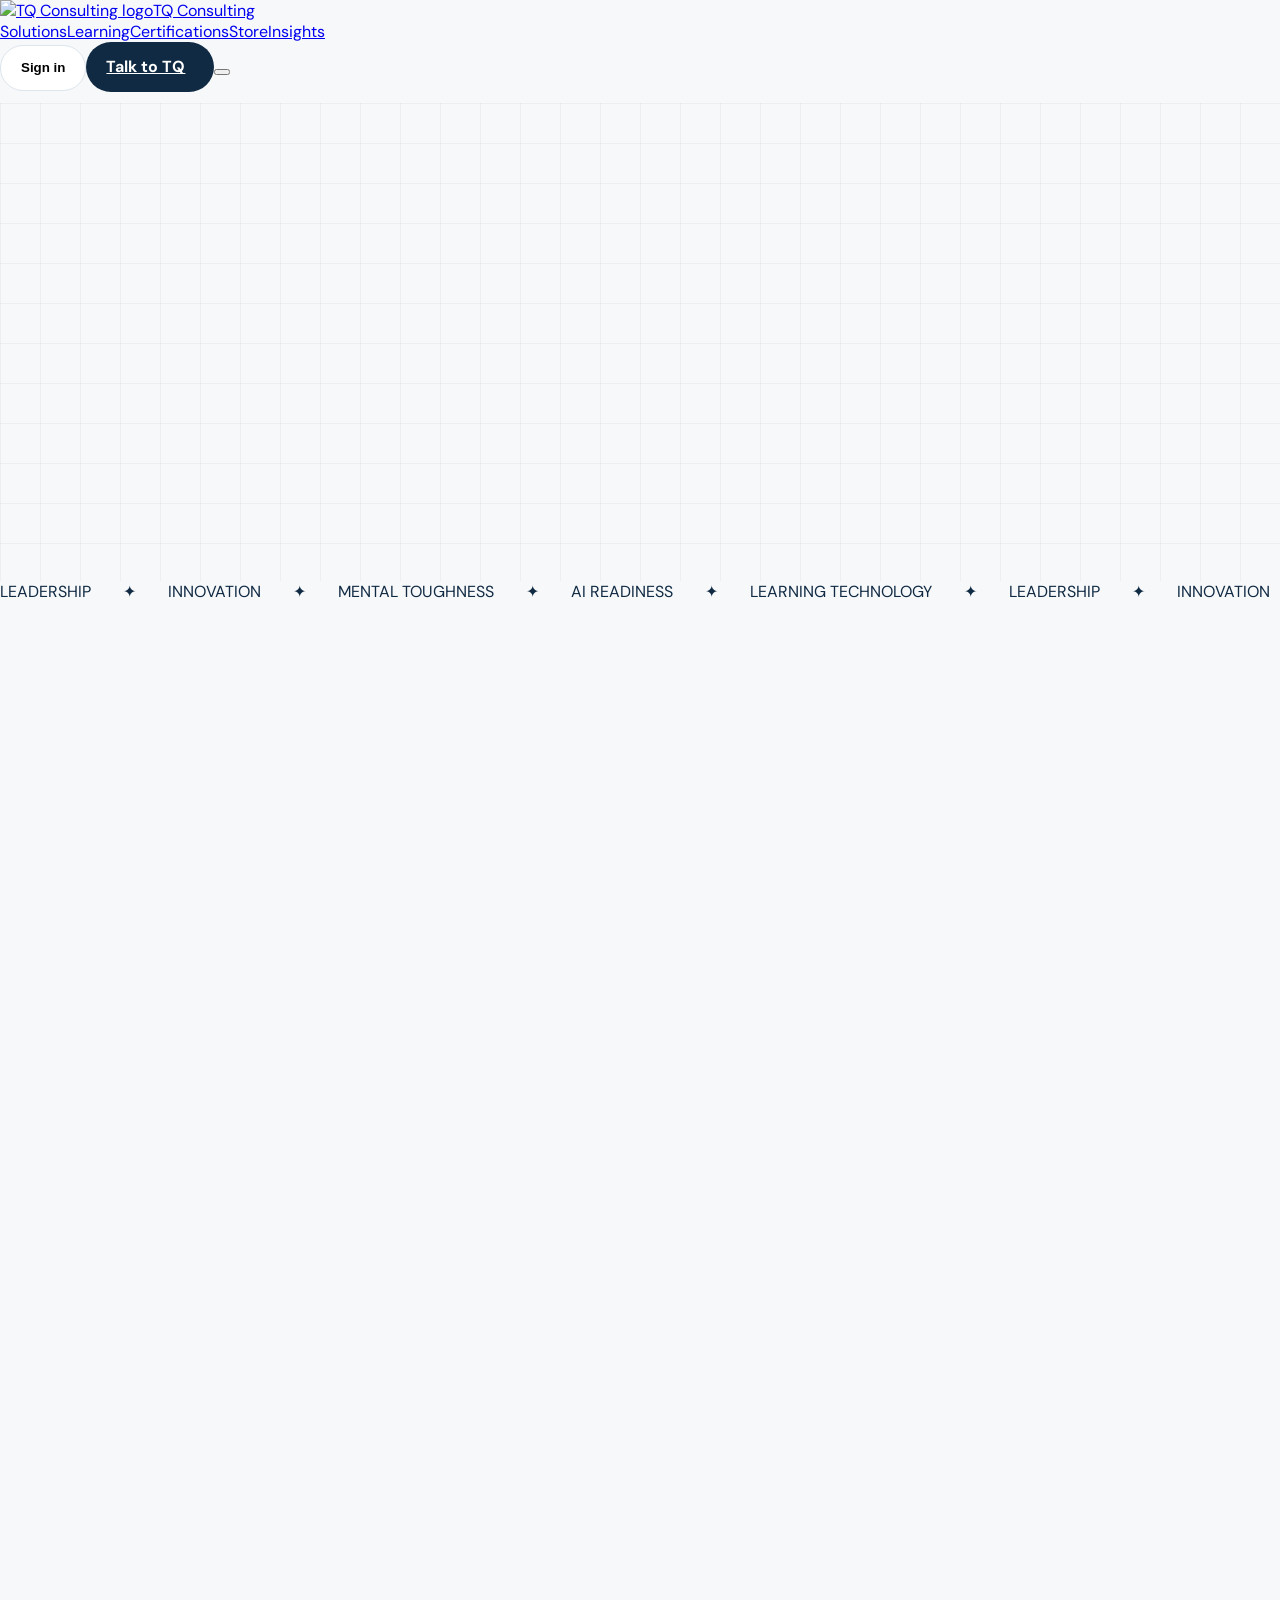
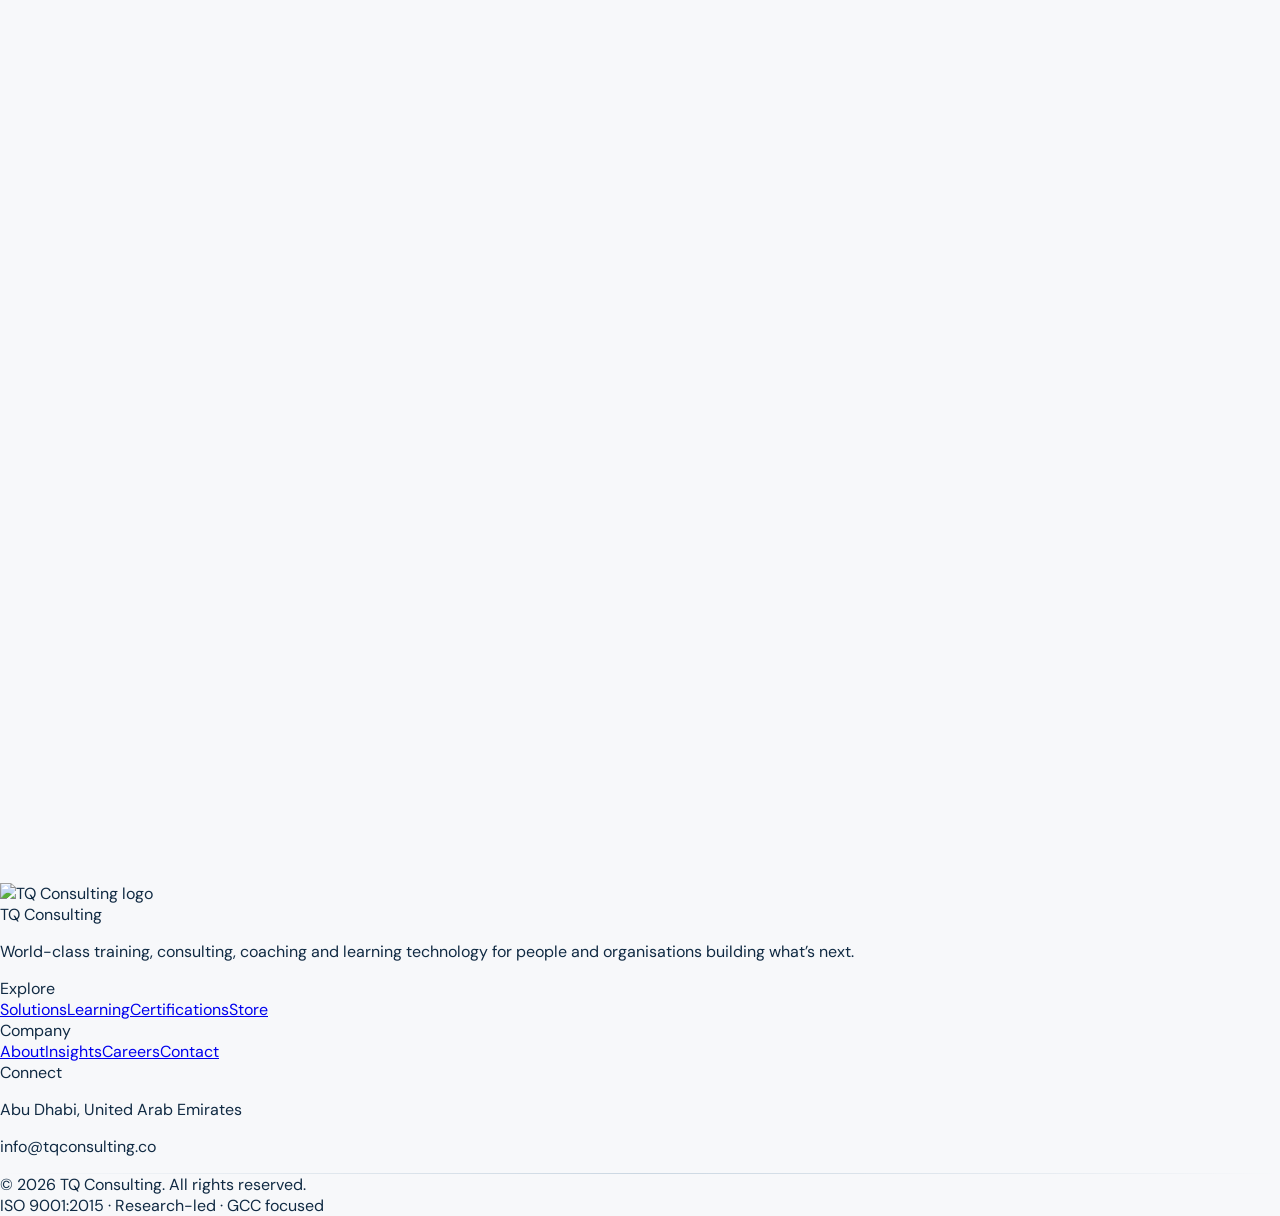
==== index.html @ 04d54093 "Add files via upload" ====
<!doctype html><html lang="en"><head><meta charset="utf-8"><meta name="viewport" content="width=device-width,initial-scale=1"><title>TQ Consulting — Learning. Leadership. Transformation.</title><meta name="description" content="TQ Consulting — premium corporate training, consulting, coaching, certification and learning technology solutions."><link rel="preconnect" href="https://fonts.googleapis.com"><link rel="preconnect" href="https://fonts.gstatic.com" crossorigin><link href="https://fonts.googleapis.com/css2?family=DM+Sans:wght@400;500;600;700&family=Playfair+Display:wght@500;600;700&display=swap" rel="stylesheet"><script src="https://cdn.tailwindcss.com"></script><script src="https://unpkg.com/lucide@latest"></script><script src="https://cdnjs.cloudflare.com/ajax/libs/gsap/3.12.5/gsap.min.js"></script><script src="https://cdnjs.cloudflare.com/ajax/libs/gsap/3.12.5/ScrollTrigger.min.js"></script><style>
:root{--ink:#102a43;--navy:#102a43;--red:#ef3340;--paper:#f7f8fa;--line:#dce5ed;--muted:#60758a}*{box-sizing:border-box}html{scroll-behavior:smooth}body{margin:0;font-family:'DM Sans',sans-serif;background:var(--paper);color:var(--ink);overflow-x:hidden}.serif{font-family:'Playfair Display',serif}.grid-bg{background-image:linear-gradient(rgba(16,42,67,.045) 1px,transparent 1px),linear-gradient(90deg,rgba(16,42,67,.045) 1px,transparent 1px);background-size:40px 40px}.glass{background:rgba(255,255,255,.72);backdrop-filter:blur(18px);border:1px solid rgba(255,255,255,.7)}.shadow-premium{box-shadow:0 25px 70px rgba(16,42,67,.12)}.hero-orb{position:absolute;border-radius:999px;filter:blur(1px);pointer-events:none}.wordmark{letter-spacing:-.04em}.eyebrow{font-size:.72rem;letter-spacing:.18em;text-transform:uppercase;font-weight:700}.reveal{opacity:0;transform:translateY(22px)}.nav-scrolled{box-shadow:0 12px 34px rgba(16,42,67,.10);background:rgba(247,248,250,.88)!important}.btn{display:inline-flex;align-items:center;justify-content:center;gap:.55rem;border-radius:999px;padding:.9rem 1.25rem;font-weight:700;transition:.25s}.btn-primary{background:var(--navy);color:white}.btn-primary:hover{transform:translateY(-2px);box-shadow:0 12px 25px rgba(16,42,67,.18)}.btn-ghost{border:1px solid var(--line);background:white}.btn-ghost:hover{border-color:var(--navy);transform:translateY(-2px)}.card{background:white;border:1px solid #e7edf2;border-radius:28px}.marquee{white-space:nowrap;overflow:hidden}.marquee-track{display:inline-flex;gap:2rem;animation:scroll 24s linear infinite}@keyframes scroll{to{transform:translateX(-50%)}}.magnetic{transition:transform .2s ease}.gradient-text{background:linear-gradient(120deg,#102a43 0%,#ef3340 52%,#102a43 100%);-webkit-background-clip:text;background-clip:text;color:transparent}.course-card img{transition:transform .6s cubic-bezier(.22,.61,.36,1)}.course-card:hover img{transform:scale(1.04)}.feature-line{height:1px;background:linear-gradient(90deg,transparent,#cbd7e2,transparent)}.outline-num{font-size:5rem;line-height:.8;color:transparent;-webkit-text-stroke:1px rgba(16,42,67,.2)}.floating{animation:float 5s ease-in-out infinite}@keyframes float{50%{transform:translateY(-10px)}}@media(max-width:768px){.outline-num{font-size:3.5rem}}
</style></head><body>
<header id="nav" class="fixed top-0 left-0 right-0 z-50 bg-transparent transition-all duration-300"><div class="max-w-[1400px] mx-auto px-5 lg:px-8 py-4 flex items-center justify-between"><a href="#top" class="flex items-center gap-3"><img src="https://pbs.twimg.com/profile_images/1803349408987136000/6jA3XXxj.jpg" class="w-10 h-10 rounded-xl object-cover" alt="TQ Consulting logo"><span class="font-bold tracking-tight">TQ <span class="font-medium">Consulting</span></span></a><nav class="hidden lg:flex items-center gap-7 text-sm font-semibold"><a href="#solutions">Solutions</a><a href="#learning">Learning</a><a href="#certifications">Certifications</a><a href="#store">Store</a><a href="#insights">Insights</a></nav><div class="flex items-center gap-2"><button class="btn btn-ghost hidden sm:inline-flex">Sign in</button><a class="btn btn-primary" href="#contact">Talk to TQ <i data-lucide="arrow-up-right" class="w-4 h-4"></i></a><button id="menu" class="lg:hidden p-2 rounded-full border border-slate-200 bg-white"><i data-lucide="menu"></i></button></div></div></header>
<main id="top">
<section class="relative min-h-screen grid-bg pt-28 pb-20 overflow-hidden"><div class="hero-orb w-[520px] h-[520px] bg-red-100/60 -right-24 top-24"></div><div class="hero-orb w-[380px] h-[380px] bg-blue-100/70 -left-32 bottom-10"></div><div class="max-w-[1400px] mx-auto px-5 lg:px-8 grid lg:grid-cols-[1.1fr_.9fr] gap-10 items-center min-h-[78vh]"><div><p class="eyebrow text-red-500 reveal">Training · Consulting · Coaching · Technology</p><h1 class="serif text-5xl sm:text-6xl lg:text-8xl leading-[.95] tracking-[-.055em] mt-5 reveal">Build capability.<br><span class="gradient-text">Shape what’s next.</span></h1><p class="text-lg lg:text-xl text-slate-600 max-w-2xl mt-7 leading-relaxed reveal">Research-led learning and transformation solutions for leaders, teams and organisations ready to perform differently in a changing world.</p><div class="flex flex-wrap gap-3 mt-8 reveal"><a class="btn btn-primary magnetic" href="#learning">Explore learning <i data-lucide="arrow-down-right" class="w-4 h-4"></i></a><a class="btn btn-ghost magnetic" href="#solutions">Explore solutions</a></div><div class="grid grid-cols-3 gap-6 mt-12 max-w-xl reveal"><div><div class="text-3xl font-bold">20+</div><div class="text-sm text-slate-500 mt-1">Years of delivery</div></div><div><div class="text-3xl font-bold">GCC</div><div class="text-sm text-slate-500 mt-1">Regional expertise</div></div><div><div class="text-3xl font-bold">ISO</div><div class="text-sm text-slate-500 mt-1">9001:2015 certified</div></div></div></div><div class="relative reveal"><div class="card shadow-premium p-4 rotate-1"><div class="rounded-[22px] overflow-hidden aspect-[4/5] bg-slate-900 relative"><img class="w-full h-full object-cover opacity-75" src="https://images.unsplash.com/photo-1551836022-d5d88e9218df?auto=format&fit=crop&w=1400&q=90" alt="Leaders collaborating"><div class="absolute inset-0 bg-gradient-to-t from-[#071624] via-transparent to-transparent"></div><div class="absolute inset-x-7 bottom-7 text-white"><div class="eyebrow text-white/60">Flagship idea</div><h3 class="serif text-3xl mt-2">Capability is not a course. It is a business advantage.</h3></div></div></div><div class="absolute -bottom-7 -left-4 sm:-left-10 glass shadow-premium rounded-3xl p-5 w-64 floating"><div class="flex items-start gap-3"><div class="w-10 h-10 rounded-2xl bg-red-50 flex items-center justify-center text-red-500"><i data-lucide="sparkles"></i></div><div><div class="font-bold">Built for impact</div><div class="text-sm text-slate-500 mt-1">Learning journeys tied to performance.</div></div></div></div></div></div></section>
<section class="py-6 bg-[#102a43] text-white"><div class="marquee"><div class="marquee-track text-sm font-semibold opacity-90"><span>LEADERSHIP</span><span>✦</span><span>INNOVATION</span><span>✦</span><span>MENTAL TOUGHNESS</span><span>✦</span><span>AI READINESS</span><span>✦</span><span>LEARNING TECHNOLOGY</span><span>✦</span><span>LEADERSHIP</span><span>✦</span><span>INNOVATION</span><span>✦</span><span>MENTAL TOUGHNESS</span><span>✦</span><span>AI READINESS</span><span>✦</span><span>LEARNING TECHNOLOGY</span></div></div></section>
<section id="solutions" class="py-28"><div class="max-w-[1400px] mx-auto px-5 lg:px-8"><div class="grid lg:grid-cols-[.55fr_1.45fr] gap-12"><div class="reveal"><p class="eyebrow text-red-500">01 — The new TQ architecture</p><h2 class="serif text-5xl lg:text-6xl tracking-tight mt-4">One partner.<br>Four growth engines.</h2><p class="mt-6 text-slate-600 max-w-md leading-relaxed">A clearer ecosystem for decision-makers. Start with the business challenge, then move into the right capability, experience or transformation layer.</p></div><div class="grid md:grid-cols-2 gap-4"><article class="card p-7 hover:-translate-y-1 transition reveal"><div class="flex justify-between items-start"><span class="outline-num">01</span><i data-lucide="arrow-up-right" class="w-5 h-5"></i></div><h3 class="text-2xl font-bold mt-4">Consulting</h3><p class="text-slate-600 mt-2">Strategy, innovation, AI readiness, HR, sustainability and transformation solutions.</p><a href="#contact" class="inline-flex mt-6 font-bold text-sm">Solve a challenge <i data-lucide="arrow-right" class="w-4 h-4 ml-2"></i></a></article><article class="card p-7 hover:-translate-y-1 transition reveal"><div class="flex justify-between items-start"><span class="outline-num">02</span><i data-lucide="arrow-up-right" class="w-5 h-5"></i></div><h3 class="text-2xl font-bold mt-4">Learning</h3><p class="text-slate-600 mt-2">Research-based programmes across leadership, innovation, professional growth and sustainability.</p><a href="#learning" class="inline-flex mt-6 font-bold text-sm">Find a programme <i data-lucide="arrow-right" class="w-4 h-4 ml-2"></i></a></article><article class="card p-7 hover:-translate-y-1 transition reveal"><div class="flex justify-between items-start"><span class="outline-num">03</span><i data-lucide="arrow-up-right" class="w-5 h-5"></i></div><h3 class="text-2xl font-bold mt-4">Coaching</h3><p class="text-slate-600 mt-2">Executive, career and performance coaching aligned to real professional outcomes.</p><a href="#contact" class="inline-flex mt-6 font-bold text-sm">Meet with a coach <i data-lucide="arrow-right" class="w-4 h-4 ml-2"></i></a></article><article class="card p-7 hover:-translate-y-1 transition reveal"><div class="flex justify-between items-start"><span class="outline-num">04</span><i data-lucide="arrow-up-right" class="w-5 h-5"></i></div><h3 class="text-2xl font-bold mt-4">Learning Technology</h3><p class="text-slate-600 mt-2">LMS, e-learning, mobile learning, simulations, gamification and immersive experiences.</p><a href="#contact" class="inline-flex mt-6 font-bold text-sm">Transform learning <i data-lucide="arrow-right" class="w-4 h-4 ml-2"></i></a></article></div></div></div></section>
<section id="learning" class="py-28 bg-white"><div class="max-w-[1400px] mx-auto px-5 lg:px-8"><div class="flex flex-col lg:flex-row lg:items-end justify-between gap-8"><div class="reveal"><p class="eyebrow text-red-500">02 — Learning that moves people</p><h2 class="serif text-5xl lg:text-6xl mt-4">Not more training.<br>Better outcomes.</h2></div><p class="text-slate-600 max-w-md reveal">Choose from open programmes, customised academies and blended learning journeys designed around your people and strategy.</p></div><div class="grid lg:grid-cols-3 gap-5 mt-12"><article class="course-card card overflow-hidden reveal"><div class="aspect-[4/3] overflow-hidden"><img class="w-full h-full object-cover" src="https://images.unsplash.com/photo-1521737711867-e3b97375f902?auto=format&fit=crop&w=1200&q=85" alt="Leadership workshop"></div><div class="p-6"><div class="eyebrow text-slate-400">Leadership</div><h3 class="text-2xl font-bold mt-2">Leadership Excellence</h3><p class="text-slate-600 mt-2">Build leaders who can navigate complexity, align teams and create momentum.</p><div class="mt-5 flex justify-between text-sm"><span>Custom + public</span><span class="font-bold">Explore →</span></div></div></article><article class="course-card card overflow-hidden reveal"><div class="aspect-[4/3] overflow-hidden"><img class="w-full h-full object-cover" src="https://images.unsplash.com/photo-1552664730-d307ca884978?auto=format&fit=crop&w=1200&q=85" alt="Business innovation workshop"></div><div class="p-6"><div class="eyebrow text-slate-400">Innovation</div><h3 class="text-2xl font-bold mt-2">Innovation in Business</h3><p class="text-slate-600 mt-2">From design thinking to innovation maturity, make creativity operational.</p><div class="mt-5 flex justify-between text-sm"><span>Certifications</span><span class="font-bold">Explore →</span></div></div></article><article class="course-card card overflow-hidden reveal"><div class="aspect-[4/3] overflow-hidden"><img class="w-full h-full object-cover" src="https://images.unsplash.com/photo-1553877522-43269d4ea984?auto=format&fit=crop&w=1200&q=85" alt="Digital learning experience"></div><div class="p-6"><div class="eyebrow text-slate-400">Future-ready</div><h3 class="text-2xl font-bold mt-2">Digital & AI Capability</h3><p class="text-slate-600 mt-2">AI readiness, digital transformation and modern learning technology for teams.</p><div class="mt-5 flex justify-between text-sm"><span>Enterprise</span><span class="font-bold">Explore →</span></div></div></article></div></div></section>
<section id="certifications" class="py-28 bg-[#102a43] text-white overflow-hidden"><div class="max-w-[1400px] mx-auto px-5 lg:px-8"><div class="grid lg:grid-cols-[1fr_1fr] gap-14 items-center"><div class="reveal"><p class="eyebrow text-red-400">03 — Credentials with weight</p><h2 class="serif text-5xl lg:text-6xl mt-4">Certify expertise.<br>Signal readiness.</h2><p class="text-white/65 mt-6 max-w-xl leading-relaxed">A stronger certification journey brings together recognised frameworks, applied learning and evidence of capability.</p><div class="grid sm:grid-cols-2 gap-4 mt-9"><div class="border border-white/15 rounded-3xl p-5"><div class="text-3xl font-bold">GInI</div><div class="text-white/55 text-sm mt-2">Innovation certifications & assessments</div></div><div class="border border-white/15 rounded-3xl p-5"><div class="text-3xl font-bold">AQR</div><div class="text-white/55 text-sm mt-2">Mental Toughness & development tools</div></div></div></div><div class="relative reveal"><div class="card bg-white/10 border-white/10 p-5"><div class="rounded-[24px] bg-white p-7 text-[#102a43]"><div class="flex items-center justify-between"><div class="font-bold">TQ Credential</div><div class="w-11 h-11 rounded-full bg-red-50 flex items-center justify-center text-red-500"><i data-lucide="award"></i></div></div><div class="mt-14"><div class="eyebrow text-slate-400">Professional pathway</div><h3 class="serif text-4xl mt-2">Certified Innovation Professional</h3><p class="text-slate-500 mt-3">Evidence-led. Application-first. Career relevant.</p></div><div class="mt-12 flex justify-between items-end"><div><div class="text-xs text-slate-400">ISSUED BY</div><div class="font-bold mt-1">TQ Consulting</div></div><div class="w-16 h-16 border-4 border-red-400 rounded-full flex items-center justify-center text-xs font-bold">TQ<br>VALID</div></div></div></div><div class="absolute -right-6 -bottom-5 glass text-[#102a43] rounded-2xl px-4 py-3 font-bold shadow-premium">10+ pathways</div></div></div></div></section>
<section id="store" class="py-28"><div class="max-w-[1400px] mx-auto px-5 lg:px-8"><div class="grid lg:grid-cols-[.7fr_1.3fr] gap-12 items-start"><div class="reveal"><p class="eyebrow text-red-500">04 — The TQ store</p><h2 class="serif text-5xl lg:text-6xl mt-4">Tools for the<br>work between workshops.</h2><p class="text-slate-600 mt-6 max-w-md">Books, assessment tools, digital products and practical resources that keep development moving after the room clears.</p><a href="#contact" class="btn btn-primary mt-7">Browse products <i data-lucide="shopping-bag" class="w-4 h-4"></i></a></div><div class="grid sm:grid-cols-2 gap-5"><article class="card p-5 reveal"><div class="aspect-square rounded-2xl bg-slate-100 overflow-hidden"><img class="w-full h-full object-cover" src="https://images.unsplash.com/photo-1543002588-bfa74002ed7e?auto=format&fit=crop&w=1000&q=85" alt="Business book"></div><div class="mt-5 flex justify-between"><div><h3 class="font-bold">Applied Innovation Master Book®</h3><p class="text-sm text-slate-500 mt-1">Knowledge · Playbook</p></div><div class="font-bold">Shop</div></div></article><article class="card p-5 reveal"><div class="aspect-square rounded-2xl bg-[#eef3f7] flex items-center justify-center"><div class="w-36 h-44 bg-white shadow-premium rounded-xl p-4 rotate-3"><div class="h-2 bg-slate-200 rounded"></div><div class="h-2 bg-slate-200 rounded mt-3"></div><div class="h-24 bg-red-50 rounded-lg mt-5"></div><div class="text-xs font-bold mt-4">Assessment Toolkit</div></div></div><div class="mt-5 flex justify-between"><div><h3 class="font-bold">Assessment & Digital Tools</h3><p class="text-sm text-slate-500 mt-1">Practical · On-demand</p></div><div class="font-bold">Shop</div></div></article></div></div></div></section>
<section id="insights" class="py-28 bg-white"><div class="max-w-[1400px] mx-auto px-5 lg:px-8"><div class="flex items-end justify-between gap-8 reveal"><div><p class="eyebrow text-red-500">05 — TQ insights</p><h2 class="serif text-5xl lg:text-6xl mt-4">Ideas worth taking<br>into the boardroom.</h2></div><a href="#contact" class="btn btn-ghost hidden sm:inline-flex">Explore all insights <i data-lucide="arrow-up-right" class="w-4 h-4"></i></a></div><div class="grid lg:grid-cols-3 gap-5 mt-12"><article class="card p-6 reveal"><div class="eyebrow text-slate-400">Leadership</div><h3 class="text-2xl font-bold mt-3">What six years of leadership development can teach an organisation</h3><p class="text-slate-600 mt-3">From one-off courses to sustained capability systems that compound.</p><div class="mt-8 text-sm font-bold">Read article →</div></article><article class="card p-6 reveal"><div class="eyebrow text-slate-400">Innovation</div><h3 class="text-2xl font-bold mt-3">The gap between saying you innovate and measuring innovation maturity</h3><p class="text-slate-600 mt-3">A practical lens for turning innovation activity into organisational capability.</p><div class="mt-8 text-sm font-bold">Read article →</div></article><article class="card p-6 reveal"><div class="eyebrow text-slate-400">Future of work</div><h3 class="text-2xl font-bold mt-3">AI readiness is an organisational capability, not an IT project</h3><p class="text-slate-600 mt-3">Where strategy, people, skills and technology meet.</p><div class="mt-8 text-sm font-bold">Read article →</div></article></div></div></section>
<section id="contact" class="py-28 bg-[#f0f3f6]"><div class="max-w-[1400px] mx-auto px-5 lg:px-8"><div class="grid lg:grid-cols-[.9fr_1.1fr] gap-10 items-start"><div class="reveal"><p class="eyebrow text-red-500">06 — Start a conversation</p><h2 class="serif text-5xl lg:text-6xl mt-4">Bring us the challenge.<br>Let’s shape the response.</h2><p class="text-slate-600 mt-6 max-w-lg">Tell us what you’re trying to change — capability, culture, leadership, innovation or learning technology — and we’ll help you find the right starting point.</p><div class="mt-10 space-y-5"><div class="flex gap-4"><div class="w-11 h-11 rounded-2xl bg-white flex items-center justify-center"><i data-lucide="phone" class="w-5 h-5"></i></div><div><div class="font-bold">+971 2 666 7153</div><div class="text-slate-500 text-sm">Abu Dhabi</div></div></div><div class="flex gap-4"><div class="w-11 h-11 rounded-2xl bg-white flex items-center justify-center"><i data-lucide="mail" class="w-5 h-5"></i></div><div><div class="font-bold">info@tqconsulting.co</div><div class="text-slate-500 text-sm">General enquiries</div></div></div></div></div><form class="card p-6 lg:p-8 shadow-premium reveal"><div class="grid md:grid-cols-2 gap-4"><label class="text-sm font-semibold">Name<input class="w-full mt-2 border border-slate-200 rounded-2xl px-4 py-3 bg-white" placeholder="Your name"></label><label class="text-sm font-semibold">Work email<input type="email" class="w-full mt-2 border border-slate-200 rounded-2xl px-4 py-3 bg-white" placeholder="you@company.com"></label><label class="text-sm font-semibold">Company<input class="w-full mt-2 border border-slate-200 rounded-2xl px-4 py-3 bg-white" placeholder="Company name"></label><label class="text-sm font-semibold">What do you need?<select class="w-full mt-2 border border-slate-200 rounded-2xl px-4 py-3 bg-white"><option>Leadership & learning</option><option>Consulting & transformation</option><option>Certification</option><option>Learning technology</option></select></label></div><label class="text-sm font-semibold block mt-4">Tell us a little more<textarea class="w-full mt-2 border border-slate-200 rounded-2xl px-4 py-3 bg-white min-h-36" placeholder="What are you trying to change?"></textarea></label><button class="btn btn-primary w-full mt-5" type="button" onclick="this.innerHTML='Thanks — we’ll be in touch';this.classList.add('opacity-80')">Send enquiry <i data-lucide="arrow-right" class="w-4 h-4"></i></button></form></div></div></section>
</main><footer class="bg-[#0a1e30] text-white"><div class="max-w-[1400px] mx-auto px-5 lg:px-8 py-14"><div class="grid lg:grid-cols-[1.4fr_.6fr_.6fr_.8fr] gap-10"><div><div class="flex items-center gap-3"><img src="https://pbs.twimg.com/profile_images/1803349408987136000/6jA3XXxj.jpg" class="w-10 h-10 rounded-xl" alt="TQ Consulting logo"><div class="font-bold">TQ Consulting</div></div><p class="text-white/55 mt-5 max-w-md">World-class training, consulting, coaching and learning technology for people and organisations building what’s next.</p></div><div><div class="font-bold">Explore</div><div class="mt-4 space-y-3 text-sm text-white/55"><a class="block" href="#solutions">Solutions</a><a class="block" href="#learning">Learning</a><a class="block" href="#certifications">Certifications</a><a class="block" href="#store">Store</a></div></div><div><div class="font-bold">Company</div><div class="mt-4 space-y-3 text-sm text-white/55"><a class="block" href="#top">About</a><a class="block" href="#insights">Insights</a><a class="block" href="#contact">Careers</a><a class="block" href="#contact">Contact</a></div></div><div><div class="font-bold">Connect</div><p class="text-white/55 mt-4 text-sm">Abu Dhabi, United Arab Emirates</p><p class="text-white/55 mt-2 text-sm">info@tqconsulting.co</p><div class="flex gap-2 mt-5"><a class="w-10 h-10 rounded-full border border-white/10 flex items-center justify-center" href="#"><i data-lucide="linkedin" class="w-4 h-4"></i></a><a class="w-10 h-10 rounded-full border border-white/10 flex items-center justify-center" href="#"><i data-lucide="instagram" class="w-4 h-4"></i></a></div></div></div><div class="feature-line my-10"></div><div class="flex flex-col sm:flex-row justify-between gap-4 text-xs text-white/40"><div>© 2026 TQ Consulting. All rights reserved.</div><div>ISO 9001:2015 · Research-led · GCC focused</div></div></div></footer><script>
lucide.createIcons();gsap.registerPlugin(ScrollTrigger);document.querySelectorAll('.reveal').forEach((el,i)=>{gsap.to(el,{opacity:1,y:0,duration:.8,delay:i<8?i*.05:0,ease:'power3.out',scrollTrigger:{trigger:el,start:'top 88%',once:true}})});gsap.from('.hero-orb',{scale:.85,opacity:.2,duration:1.4,ease:'power3.out'});const nav=document.getElementById('nav');addEventListener('scroll',()=>nav.classList.toggle('nav-scrolled',scrollY>40));document.querySelectorAll('.magnetic').forEach(btn=>{btn.addEventListener('mousemove',e=>{const r=btn.getBoundingClientRect();btn.style.transform=`translate(${(e.clientX-r.left-r.width/2)*.08}px, ${(e.clientY-r.top-r.height/2)*.08}px)`});btn.addEventListener('mouseleave',()=>btn.style.transform='')});document.getElementById('menu').addEventListener('click',()=>alert('Mobile navigation: connect this trigger to the full Odoo navigation menu.'));
</script></body></html>
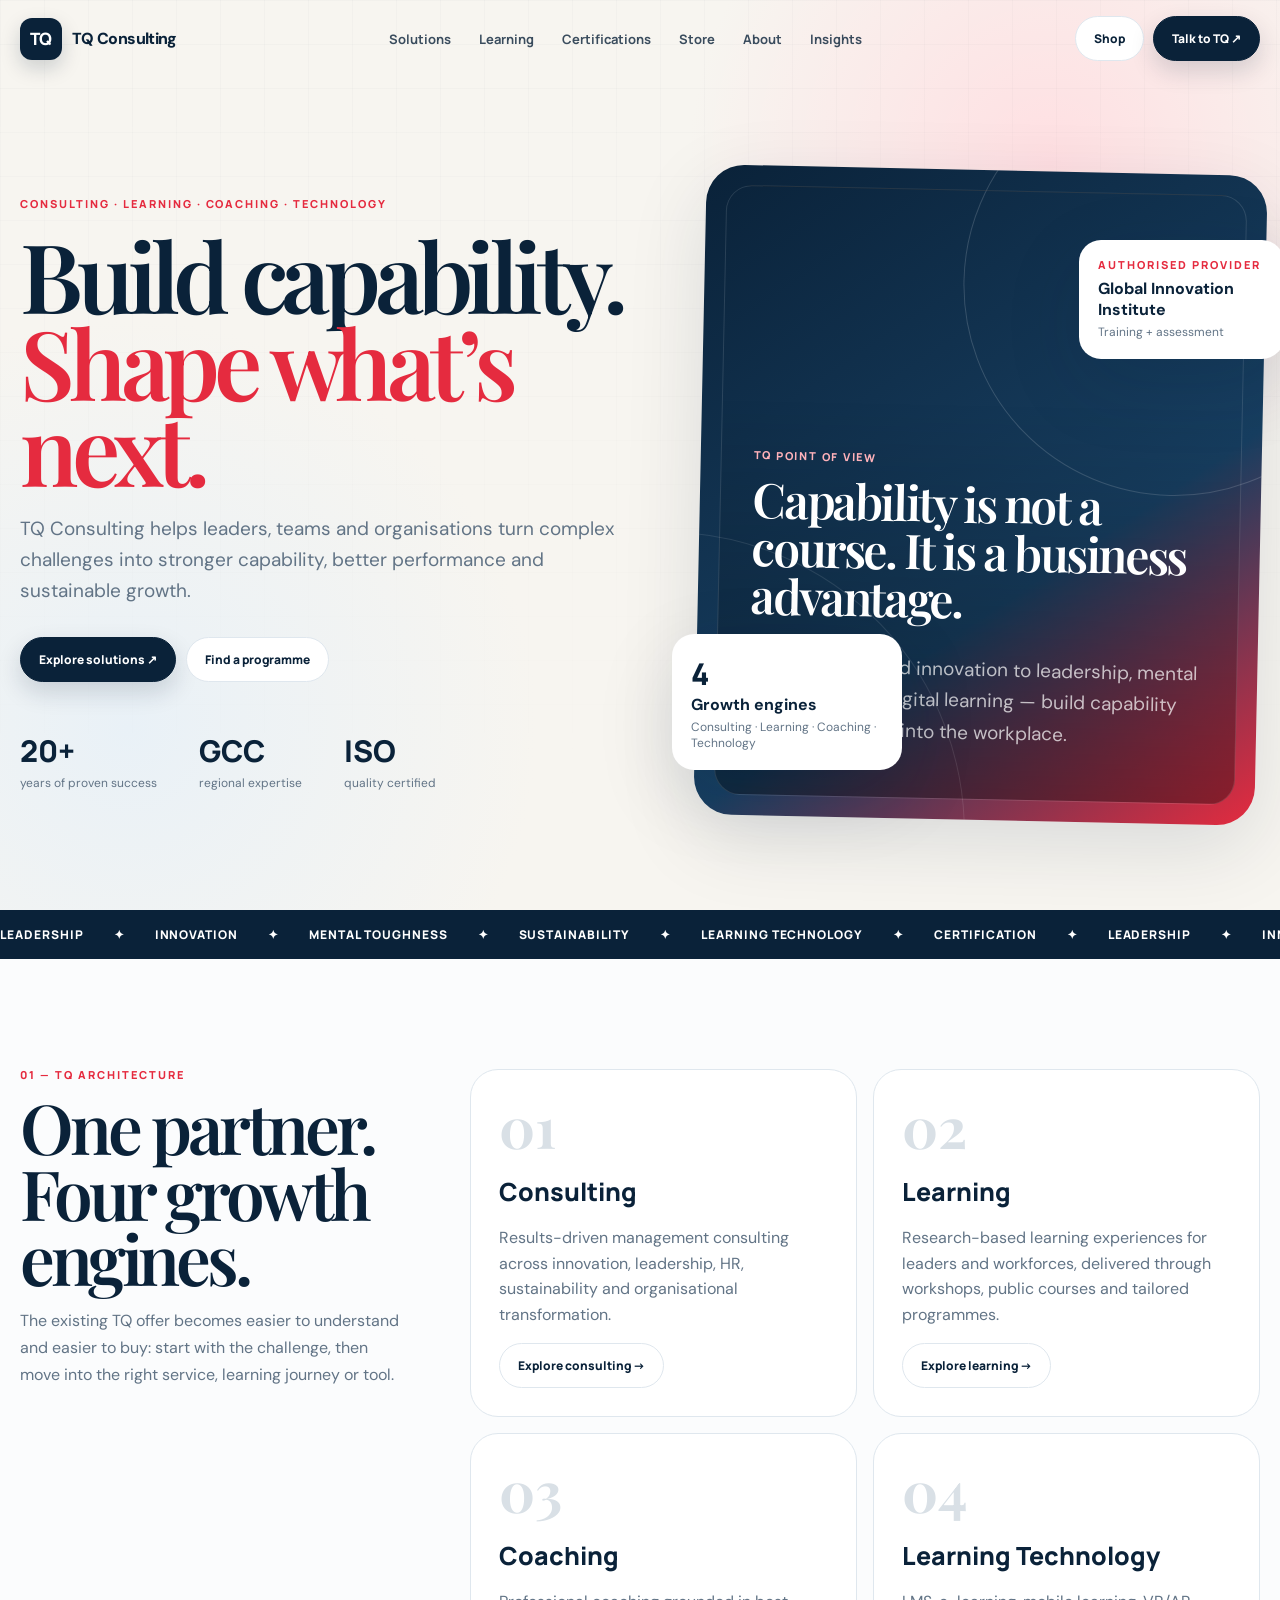
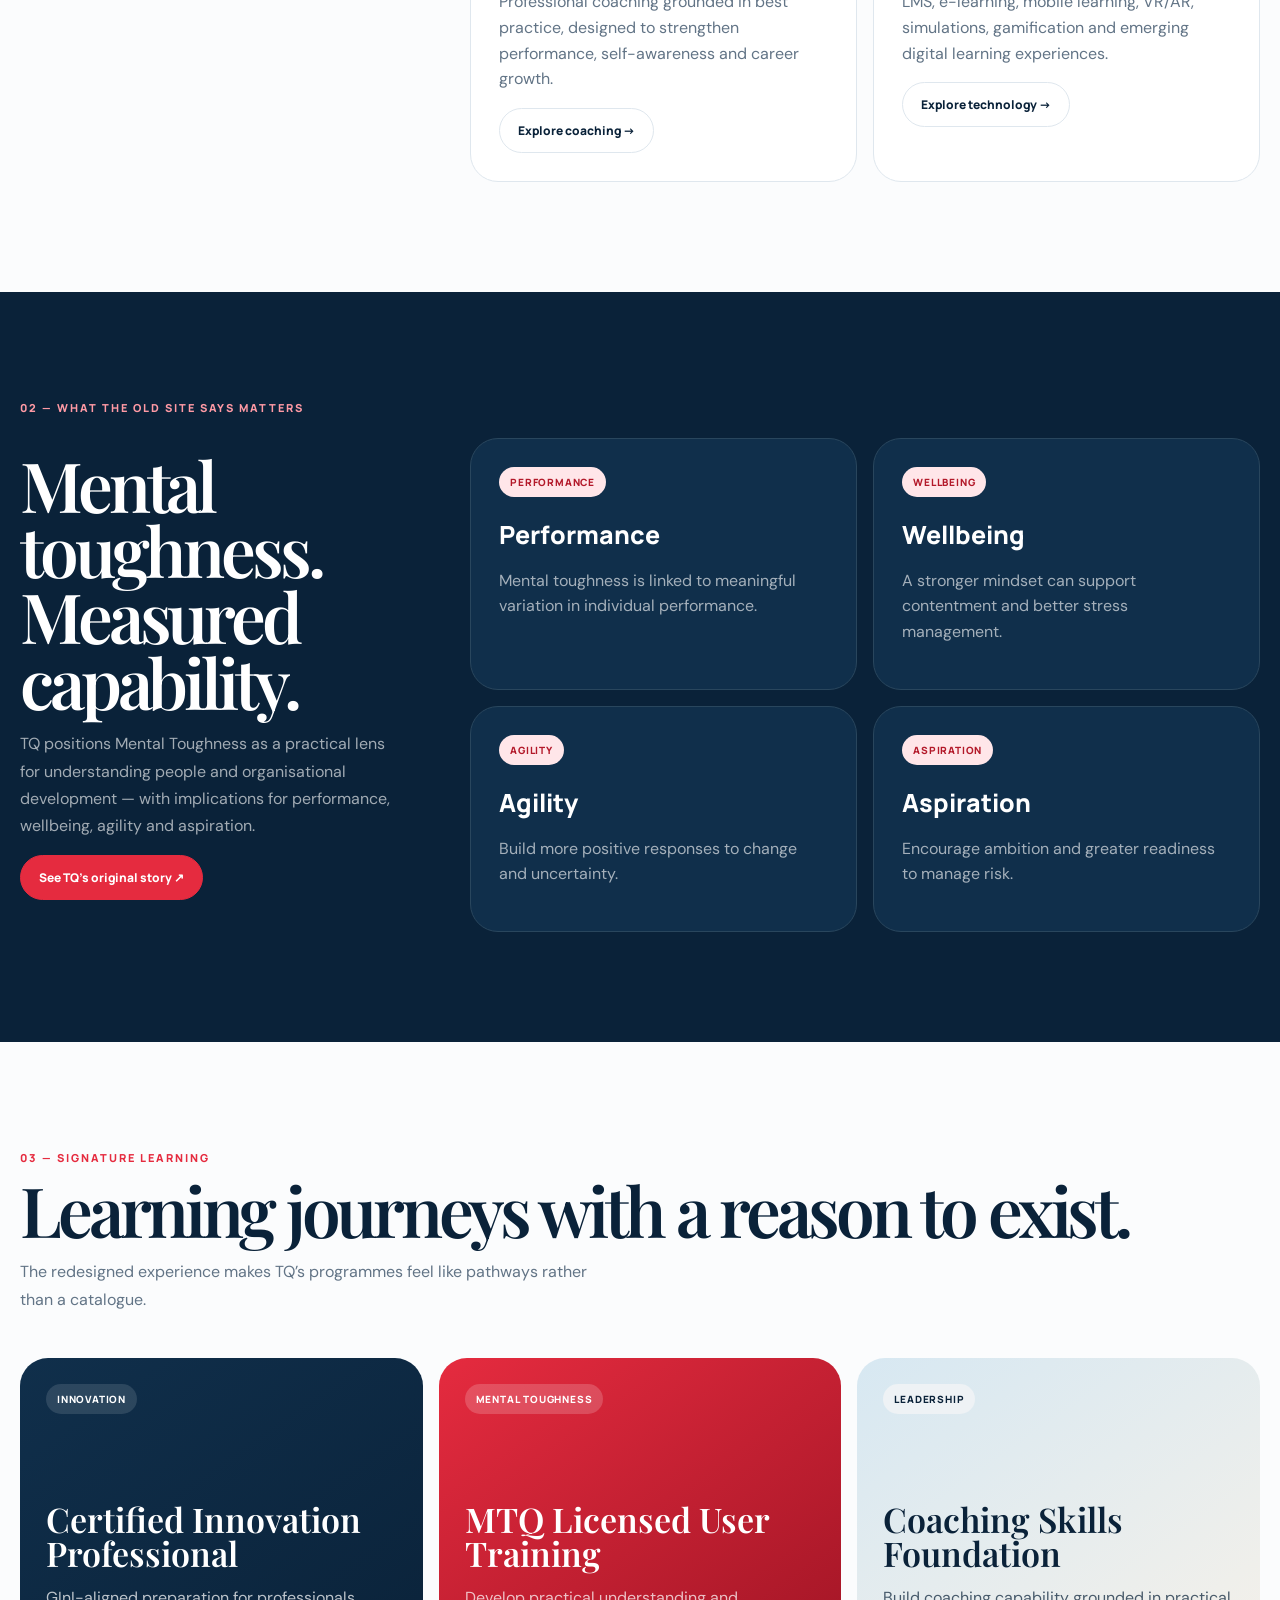
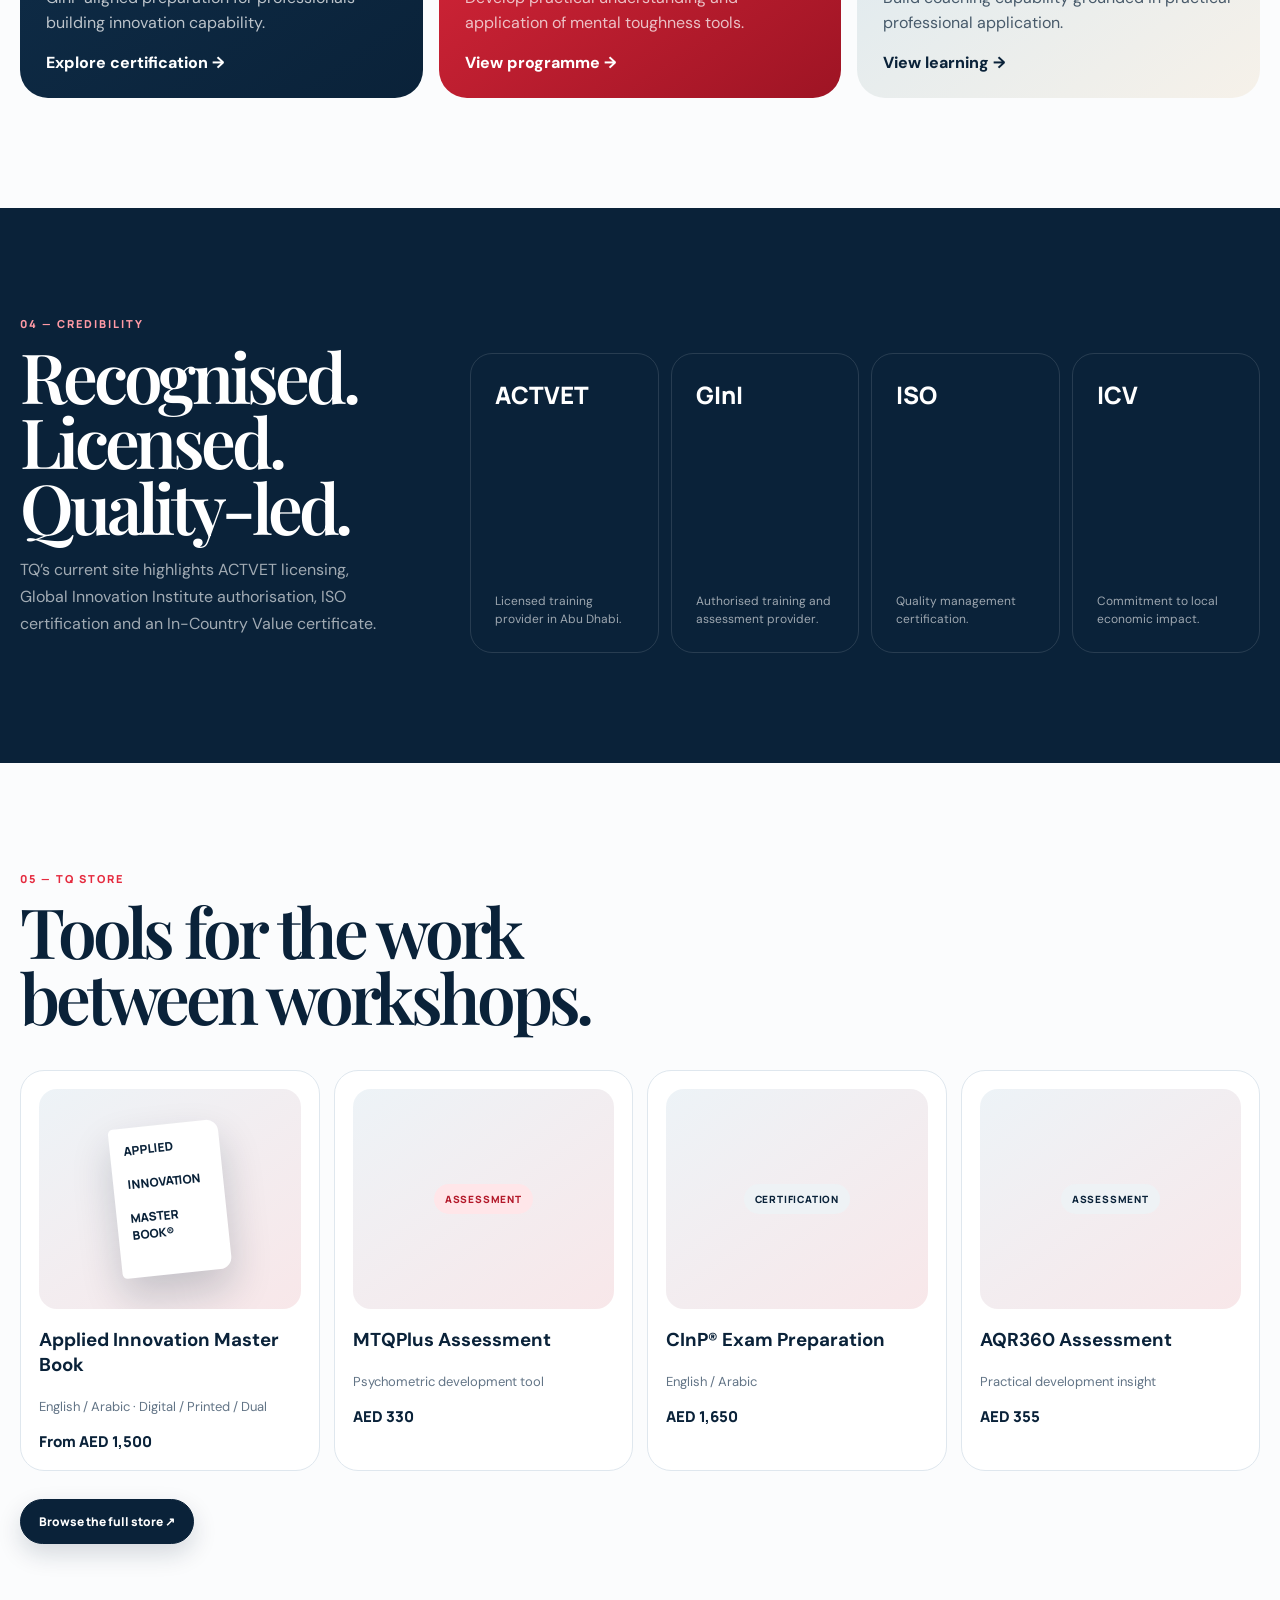
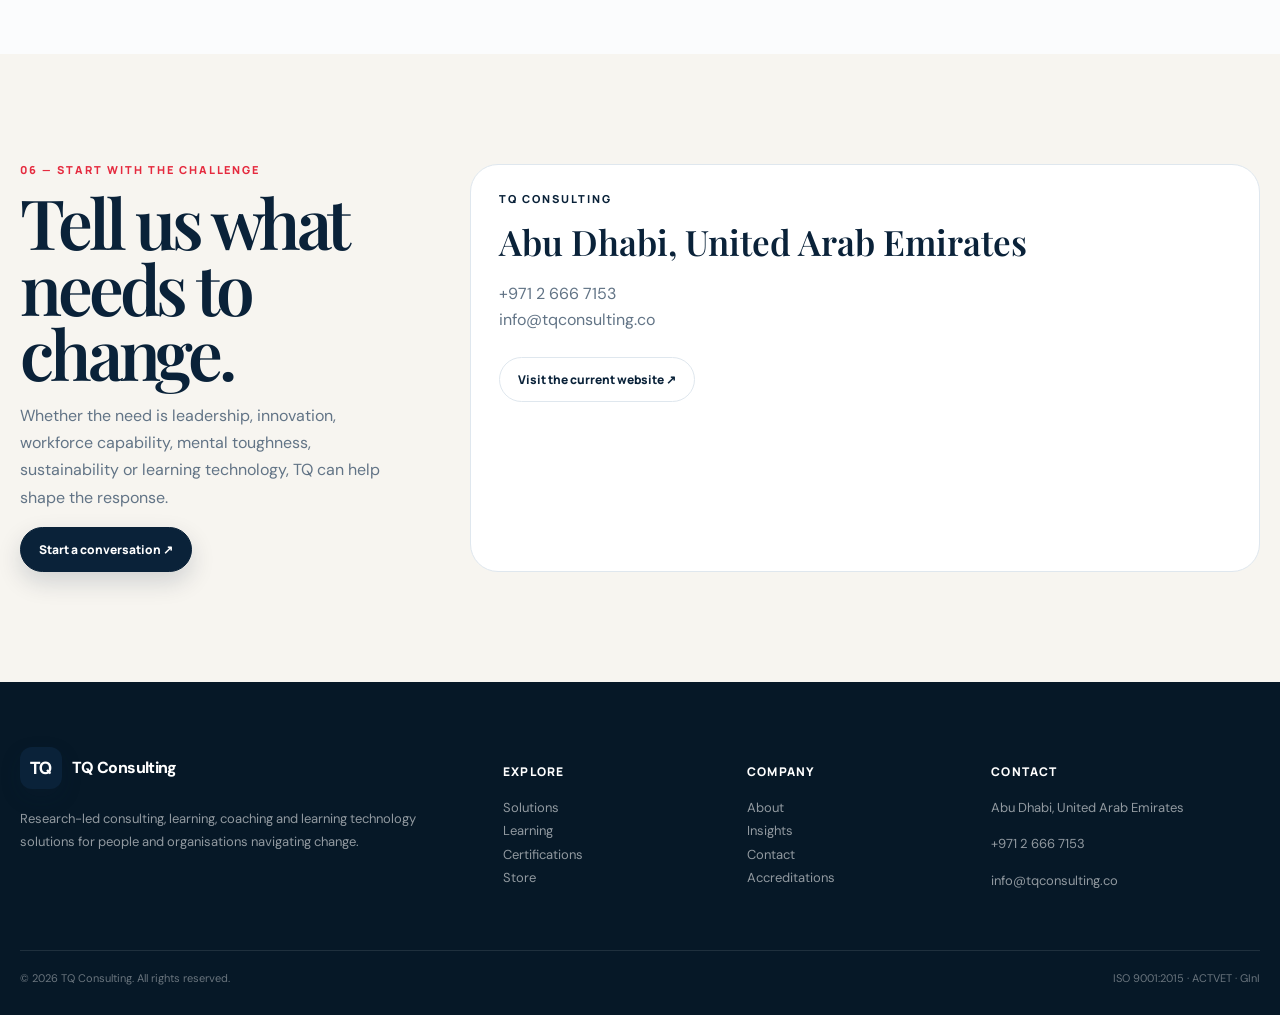
==== commit fe09f9c8: "Add files via upload" ====
--- a/index.html
+++ b/index.html
@@ -1,16 +1,7 @@
-<!doctype html><html lang="en"><head><meta charset="utf-8"><meta name="viewport" content="width=device-width,initial-scale=1"><title>TQ Consulting — Learning. Leadership. Transformation.</title><meta name="description" content="TQ Consulting — premium corporate training, consulting, coaching, certification and learning technology solutions."><link rel="preconnect" href="https://fonts.googleapis.com"><link rel="preconnect" href="https://fonts.gstatic.com" crossorigin><link href="https://fonts.googleapis.com/css2?family=DM+Sans:wght@400;500;600;700&family=Playfair+Display:wght@500;600;700&display=swap" rel="stylesheet"><script src="https://cdn.tailwindcss.com"></script><script src="https://unpkg.com/lucide@latest"></script><script src="https://cdnjs.cloudflare.com/ajax/libs/gsap/3.12.5/gsap.min.js"></script><script src="https://cdnjs.cloudflare.com/ajax/libs/gsap/3.12.5/ScrollTrigger.min.js"></script><style>
-:root{--ink:#102a43;--navy:#102a43;--red:#ef3340;--paper:#f7f8fa;--line:#dce5ed;--muted:#60758a}*{box-sizing:border-box}html{scroll-behavior:smooth}body{margin:0;font-family:'DM Sans',sans-serif;background:var(--paper);color:var(--ink);overflow-x:hidden}.serif{font-family:'Playfair Display',serif}.grid-bg{background-image:linear-gradient(rgba(16,42,67,.045) 1px,transparent 1px),linear-gradient(90deg,rgba(16,42,67,.045) 1px,transparent 1px);background-size:40px 40px}.glass{background:rgba(255,255,255,.72);backdrop-filter:blur(18px);border:1px solid rgba(255,255,255,.7)}.shadow-premium{box-shadow:0 25px 70px rgba(16,42,67,.12)}.hero-orb{position:absolute;border-radius:999px;filter:blur(1px);pointer-events:none}.wordmark{letter-spacing:-.04em}.eyebrow{font-size:.72rem;letter-spacing:.18em;text-transform:uppercase;font-weight:700}.reveal{opacity:0;transform:translateY(22px)}.nav-scrolled{box-shadow:0 12px 34px rgba(16,42,67,.10);background:rgba(247,248,250,.88)!important}.btn{display:inline-flex;align-items:center;justify-content:center;gap:.55rem;border-radius:999px;padding:.9rem 1.25rem;font-weight:700;transition:.25s}.btn-primary{background:var(--navy);color:white}.btn-primary:hover{transform:translateY(-2px);box-shadow:0 12px 25px rgba(16,42,67,.18)}.btn-ghost{border:1px solid var(--line);background:white}.btn-ghost:hover{border-color:var(--navy);transform:translateY(-2px)}.card{background:white;border:1px solid #e7edf2;border-radius:28px}.marquee{white-space:nowrap;overflow:hidden}.marquee-track{display:inline-flex;gap:2rem;animation:scroll 24s linear infinite}@keyframes scroll{to{transform:translateX(-50%)}}.magnetic{transition:transform .2s ease}.gradient-text{background:linear-gradient(120deg,#102a43 0%,#ef3340 52%,#102a43 100%);-webkit-background-clip:text;background-clip:text;color:transparent}.course-card img{transition:transform .6s cubic-bezier(.22,.61,.36,1)}.course-card:hover img{transform:scale(1.04)}.feature-line{height:1px;background:linear-gradient(90deg,transparent,#cbd7e2,transparent)}.outline-num{font-size:5rem;line-height:.8;color:transparent;-webkit-text-stroke:1px rgba(16,42,67,.2)}.floating{animation:float 5s ease-in-out infinite}@keyframes float{50%{transform:translateY(-10px)}}@media(max-width:768px){.outline-num{font-size:3.5rem}}
-</style></head><body>
-<header id="nav" class="fixed top-0 left-0 right-0 z-50 bg-transparent transition-all duration-300"><div class="max-w-[1400px] mx-auto px-5 lg:px-8 py-4 flex items-center justify-between"><a href="#top" class="flex items-center gap-3"><img src="https://pbs.twimg.com/profile_images/1803349408987136000/6jA3XXxj.jpg" class="w-10 h-10 rounded-xl object-cover" alt="TQ Consulting logo"><span class="font-bold tracking-tight">TQ <span class="font-medium">Consulting</span></span></a><nav class="hidden lg:flex items-center gap-7 text-sm font-semibold"><a href="#solutions">Solutions</a><a href="#learning">Learning</a><a href="#certifications">Certifications</a><a href="#store">Store</a><a href="#insights">Insights</a></nav><div class="flex items-center gap-2"><button class="btn btn-ghost hidden sm:inline-flex">Sign in</button><a class="btn btn-primary" href="#contact">Talk to TQ <i data-lucide="arrow-up-right" class="w-4 h-4"></i></a><button id="menu" class="lg:hidden p-2 rounded-full border border-slate-200 bg-white"><i data-lucide="menu"></i></button></div></div></header>
-<main id="top">
-<section class="relative min-h-screen grid-bg pt-28 pb-20 overflow-hidden"><div class="hero-orb w-[520px] h-[520px] bg-red-100/60 -right-24 top-24"></div><div class="hero-orb w-[380px] h-[380px] bg-blue-100/70 -left-32 bottom-10"></div><div class="max-w-[1400px] mx-auto px-5 lg:px-8 grid lg:grid-cols-[1.1fr_.9fr] gap-10 items-center min-h-[78vh]"><div><p class="eyebrow text-red-500 reveal">Training · Consulting · Coaching · Technology</p><h1 class="serif text-5xl sm:text-6xl lg:text-8xl leading-[.95] tracking-[-.055em] mt-5 reveal">Build capability.<br><span class="gradient-text">Shape what’s next.</span></h1><p class="text-lg lg:text-xl text-slate-600 max-w-2xl mt-7 leading-relaxed reveal">Research-led learning and transformation solutions for leaders, teams and organisations ready to perform differently in a changing world.</p><div class="flex flex-wrap gap-3 mt-8 reveal"><a class="btn btn-primary magnetic" href="#learning">Explore learning <i data-lucide="arrow-down-right" class="w-4 h-4"></i></a><a class="btn btn-ghost magnetic" href="#solutions">Explore solutions</a></div><div class="grid grid-cols-3 gap-6 mt-12 max-w-xl reveal"><div><div class="text-3xl font-bold">20+</div><div class="text-sm text-slate-500 mt-1">Years of delivery</div></div><div><div class="text-3xl font-bold">GCC</div><div class="text-sm text-slate-500 mt-1">Regional expertise</div></div><div><div class="text-3xl font-bold">ISO</div><div class="text-sm text-slate-500 mt-1">9001:2015 certified</div></div></div></div><div class="relative reveal"><div class="card shadow-premium p-4 rotate-1"><div class="rounded-[22px] overflow-hidden aspect-[4/5] bg-slate-900 relative"><img class="w-full h-full object-cover opacity-75" src="https://images.unsplash.com/photo-1551836022-d5d88e9218df?auto=format&fit=crop&w=1400&q=90" alt="Leaders collaborating"><div class="absolute inset-0 bg-gradient-to-t from-[#071624] via-transparent to-transparent"></div><div class="absolute inset-x-7 bottom-7 text-white"><div class="eyebrow text-white/60">Flagship idea</div><h3 class="serif text-3xl mt-2">Capability is not a course. It is a business advantage.</h3></div></div></div><div class="absolute -bottom-7 -left-4 sm:-left-10 glass shadow-premium rounded-3xl p-5 w-64 floating"><div class="flex items-start gap-3"><div class="w-10 h-10 rounded-2xl bg-red-50 flex items-center justify-center text-red-500"><i data-lucide="sparkles"></i></div><div><div class="font-bold">Built for impact</div><div class="text-sm text-slate-500 mt-1">Learning journeys tied to performance.</div></div></div></div></div></div></section>
-<section class="py-6 bg-[#102a43] text-white"><div class="marquee"><div class="marquee-track text-sm font-semibold opacity-90"><span>LEADERSHIP</span><span>✦</span><span>INNOVATION</span><span>✦</span><span>MENTAL TOUGHNESS</span><span>✦</span><span>AI READINESS</span><span>✦</span><span>LEARNING TECHNOLOGY</span><span>✦</span><span>LEADERSHIP</span><span>✦</span><span>INNOVATION</span><span>✦</span><span>MENTAL TOUGHNESS</span><span>✦</span><span>AI READINESS</span><span>✦</span><span>LEARNING TECHNOLOGY</span></div></div></section>
-<section id="solutions" class="py-28"><div class="max-w-[1400px] mx-auto px-5 lg:px-8"><div class="grid lg:grid-cols-[.55fr_1.45fr] gap-12"><div class="reveal"><p class="eyebrow text-red-500">01 — The new TQ architecture</p><h2 class="serif text-5xl lg:text-6xl tracking-tight mt-4">One partner.<br>Four growth engines.</h2><p class="mt-6 text-slate-600 max-w-md leading-relaxed">A clearer ecosystem for decision-makers. Start with the business challenge, then move into the right capability, experience or transformation layer.</p></div><div class="grid md:grid-cols-2 gap-4"><article class="card p-7 hover:-translate-y-1 transition reveal"><div class="flex justify-between items-start"><span class="outline-num">01</span><i data-lucide="arrow-up-right" class="w-5 h-5"></i></div><h3 class="text-2xl font-bold mt-4">Consulting</h3><p class="text-slate-600 mt-2">Strategy, innovation, AI readiness, HR, sustainability and transformation solutions.</p><a href="#contact" class="inline-flex mt-6 font-bold text-sm">Solve a challenge <i data-lucide="arrow-right" class="w-4 h-4 ml-2"></i></a></article><article class="card p-7 hover:-translate-y-1 transition reveal"><div class="flex justify-between items-start"><span class="outline-num">02</span><i data-lucide="arrow-up-right" class="w-5 h-5"></i></div><h3 class="text-2xl font-bold mt-4">Learning</h3><p class="text-slate-600 mt-2">Research-based programmes across leadership, innovation, professional growth and sustainability.</p><a href="#learning" class="inline-flex mt-6 font-bold text-sm">Find a programme <i data-lucide="arrow-right" class="w-4 h-4 ml-2"></i></a></article><article class="card p-7 hover:-translate-y-1 transition reveal"><div class="flex justify-between items-start"><span class="outline-num">03</span><i data-lucide="arrow-up-right" class="w-5 h-5"></i></div><h3 class="text-2xl font-bold mt-4">Coaching</h3><p class="text-slate-600 mt-2">Executive, career and performance coaching aligned to real professional outcomes.</p><a href="#contact" class="inline-flex mt-6 font-bold text-sm">Meet with a coach <i data-lucide="arrow-right" class="w-4 h-4 ml-2"></i></a></article><article class="card p-7 hover:-translate-y-1 transition reveal"><div class="flex justify-between items-start"><span class="outline-num">04</span><i data-lucide="arrow-up-right" class="w-5 h-5"></i></div><h3 class="text-2xl font-bold mt-4">Learning Technology</h3><p class="text-slate-600 mt-2">LMS, e-learning, mobile learning, simulations, gamification and immersive experiences.</p><a href="#contact" class="inline-flex mt-6 font-bold text-sm">Transform learning <i data-lucide="arrow-right" class="w-4 h-4 ml-2"></i></a></article></div></div></div></section>
-<section id="learning" class="py-28 bg-white"><div class="max-w-[1400px] mx-auto px-5 lg:px-8"><div class="flex flex-col lg:flex-row lg:items-end justify-between gap-8"><div class="reveal"><p class="eyebrow text-red-500">02 — Learning that moves people</p><h2 class="serif text-5xl lg:text-6xl mt-4">Not more training.<br>Better outcomes.</h2></div><p class="text-slate-600 max-w-md reveal">Choose from open programmes, customised academies and blended learning journeys designed around your people and strategy.</p></div><div class="grid lg:grid-cols-3 gap-5 mt-12"><article class="course-card card overflow-hidden reveal"><div class="aspect-[4/3] overflow-hidden"><img class="w-full h-full object-cover" src="https://images.unsplash.com/photo-1521737711867-e3b97375f902?auto=format&fit=crop&w=1200&q=85" alt="Leadership workshop"></div><div class="p-6"><div class="eyebrow text-slate-400">Leadership</div><h3 class="text-2xl font-bold mt-2">Leadership Excellence</h3><p class="text-slate-600 mt-2">Build leaders who can navigate complexity, align teams and create momentum.</p><div class="mt-5 flex justify-between text-sm"><span>Custom + public</span><span class="font-bold">Explore →</span></div></div></article><article class="course-card card overflow-hidden reveal"><div class="aspect-[4/3] overflow-hidden"><img class="w-full h-full object-cover" src="https://images.unsplash.com/photo-1552664730-d307ca884978?auto=format&fit=crop&w=1200&q=85" alt="Business innovation workshop"></div><div class="p-6"><div class="eyebrow text-slate-400">Innovation</div><h3 class="text-2xl font-bold mt-2">Innovation in Business</h3><p class="text-slate-600 mt-2">From design thinking to innovation maturity, make creativity operational.</p><div class="mt-5 flex justify-between text-sm"><span>Certifications</span><span class="font-bold">Explore →</span></div></div></article><article class="course-card card overflow-hidden reveal"><div class="aspect-[4/3] overflow-hidden"><img class="w-full h-full object-cover" src="https://images.unsplash.com/photo-1553877522-43269d4ea984?auto=format&fit=crop&w=1200&q=85" alt="Digital learning experience"></div><div class="p-6"><div class="eyebrow text-slate-400">Future-ready</div><h3 class="text-2xl font-bold mt-2">Digital & AI Capability</h3><p class="text-slate-600 mt-2">AI readiness, digital transformation and modern learning technology for teams.</p><div class="mt-5 flex justify-between text-sm"><span>Enterprise</span><span class="font-bold">Explore →</span></div></div></article></div></div></section>
-<section id="certifications" class="py-28 bg-[#102a43] text-white overflow-hidden"><div class="max-w-[1400px] mx-auto px-5 lg:px-8"><div class="grid lg:grid-cols-[1fr_1fr] gap-14 items-center"><div class="reveal"><p class="eyebrow text-red-400">03 — Credentials with weight</p><h2 class="serif text-5xl lg:text-6xl mt-4">Certify expertise.<br>Signal readiness.</h2><p class="text-white/65 mt-6 max-w-xl leading-relaxed">A stronger certification journey brings together recognised frameworks, applied learning and evidence of capability.</p><div class="grid sm:grid-cols-2 gap-4 mt-9"><div class="border border-white/15 rounded-3xl p-5"><div class="text-3xl font-bold">GInI</div><div class="text-white/55 text-sm mt-2">Innovation certifications & assessments</div></div><div class="border border-white/15 rounded-3xl p-5"><div class="text-3xl font-bold">AQR</div><div class="text-white/55 text-sm mt-2">Mental Toughness & development tools</div></div></div></div><div class="relative reveal"><div class="card bg-white/10 border-white/10 p-5"><div class="rounded-[24px] bg-white p-7 text-[#102a43]"><div class="flex items-center justify-between"><div class="font-bold">TQ Credential</div><div class="w-11 h-11 rounded-full bg-red-50 flex items-center justify-center text-red-500"><i data-lucide="award"></i></div></div><div class="mt-14"><div class="eyebrow text-slate-400">Professional pathway</div><h3 class="serif text-4xl mt-2">Certified Innovation Professional</h3><p class="text-slate-500 mt-3">Evidence-led. Application-first. Career relevant.</p></div><div class="mt-12 flex justify-between items-end"><div><div class="text-xs text-slate-400">ISSUED BY</div><div class="font-bold mt-1">TQ Consulting</div></div><div class="w-16 h-16 border-4 border-red-400 rounded-full flex items-center justify-center text-xs font-bold">TQ<br>VALID</div></div></div></div><div class="absolute -right-6 -bottom-5 glass text-[#102a43] rounded-2xl px-4 py-3 font-bold shadow-premium">10+ pathways</div></div></div></div></section>
-<section id="store" class="py-28"><div class="max-w-[1400px] mx-auto px-5 lg:px-8"><div class="grid lg:grid-cols-[.7fr_1.3fr] gap-12 items-start"><div class="reveal"><p class="eyebrow text-red-500">04 — The TQ store</p><h2 class="serif text-5xl lg:text-6xl mt-4">Tools for the<br>work between workshops.</h2><p class="text-slate-600 mt-6 max-w-md">Books, assessment tools, digital products and practical resources that keep development moving after the room clears.</p><a href="#contact" class="btn btn-primary mt-7">Browse products <i data-lucide="shopping-bag" class="w-4 h-4"></i></a></div><div class="grid sm:grid-cols-2 gap-5"><article class="card p-5 reveal"><div class="aspect-square rounded-2xl bg-slate-100 overflow-hidden"><img class="w-full h-full object-cover" src="https://images.unsplash.com/photo-1543002588-bfa74002ed7e?auto=format&fit=crop&w=1000&q=85" alt="Business book"></div><div class="mt-5 flex justify-between"><div><h3 class="font-bold">Applied Innovation Master Book®</h3><p class="text-sm text-slate-500 mt-1">Knowledge · Playbook</p></div><div class="font-bold">Shop</div></div></article><article class="card p-5 reveal"><div class="aspect-square rounded-2xl bg-[#eef3f7] flex items-center justify-center"><div class="w-36 h-44 bg-white shadow-premium rounded-xl p-4 rotate-3"><div class="h-2 bg-slate-200 rounded"></div><div class="h-2 bg-slate-200 rounded mt-3"></div><div class="h-24 bg-red-50 rounded-lg mt-5"></div><div class="text-xs font-bold mt-4">Assessment Toolkit</div></div></div><div class="mt-5 flex justify-between"><div><h3 class="font-bold">Assessment & Digital Tools</h3><p class="text-sm text-slate-500 mt-1">Practical · On-demand</p></div><div class="font-bold">Shop</div></div></article></div></div></div></section>
-<section id="insights" class="py-28 bg-white"><div class="max-w-[1400px] mx-auto px-5 lg:px-8"><div class="flex items-end justify-between gap-8 reveal"><div><p class="eyebrow text-red-500">05 — TQ insights</p><h2 class="serif text-5xl lg:text-6xl mt-4">Ideas worth taking<br>into the boardroom.</h2></div><a href="#contact" class="btn btn-ghost hidden sm:inline-flex">Explore all insights <i data-lucide="arrow-up-right" class="w-4 h-4"></i></a></div><div class="grid lg:grid-cols-3 gap-5 mt-12"><article class="card p-6 reveal"><div class="eyebrow text-slate-400">Leadership</div><h3 class="text-2xl font-bold mt-3">What six years of leadership development can teach an organisation</h3><p class="text-slate-600 mt-3">From one-off courses to sustained capability systems that compound.</p><div class="mt-8 text-sm font-bold">Read article →</div></article><article class="card p-6 reveal"><div class="eyebrow text-slate-400">Innovation</div><h3 class="text-2xl font-bold mt-3">The gap between saying you innovate and measuring innovation maturity</h3><p class="text-slate-600 mt-3">A practical lens for turning innovation activity into organisational capability.</p><div class="mt-8 text-sm font-bold">Read article →</div></article><article class="card p-6 reveal"><div class="eyebrow text-slate-400">Future of work</div><h3 class="text-2xl font-bold mt-3">AI readiness is an organisational capability, not an IT project</h3><p class="text-slate-600 mt-3">Where strategy, people, skills and technology meet.</p><div class="mt-8 text-sm font-bold">Read article →</div></article></div></div></section>
-<section id="contact" class="py-28 bg-[#f0f3f6]"><div class="max-w-[1400px] mx-auto px-5 lg:px-8"><div class="grid lg:grid-cols-[.9fr_1.1fr] gap-10 items-start"><div class="reveal"><p class="eyebrow text-red-500">06 — Start a conversation</p><h2 class="serif text-5xl lg:text-6xl mt-4">Bring us the challenge.<br>Let’s shape the response.</h2><p class="text-slate-600 mt-6 max-w-lg">Tell us what you’re trying to change — capability, culture, leadership, innovation or learning technology — and we’ll help you find the right starting point.</p><div class="mt-10 space-y-5"><div class="flex gap-4"><div class="w-11 h-11 rounded-2xl bg-white flex items-center justify-center"><i data-lucide="phone" class="w-5 h-5"></i></div><div><div class="font-bold">+971 2 666 7153</div><div class="text-slate-500 text-sm">Abu Dhabi</div></div></div><div class="flex gap-4"><div class="w-11 h-11 rounded-2xl bg-white flex items-center justify-center"><i data-lucide="mail" class="w-5 h-5"></i></div><div><div class="font-bold">info@tqconsulting.co</div><div class="text-slate-500 text-sm">General enquiries</div></div></div></div></div><form class="card p-6 lg:p-8 shadow-premium reveal"><div class="grid md:grid-cols-2 gap-4"><label class="text-sm font-semibold">Name<input class="w-full mt-2 border border-slate-200 rounded-2xl px-4 py-3 bg-white" placeholder="Your name"></label><label class="text-sm font-semibold">Work email<input type="email" class="w-full mt-2 border border-slate-200 rounded-2xl px-4 py-3 bg-white" placeholder="you@company.com"></label><label class="text-sm font-semibold">Company<input class="w-full mt-2 border border-slate-200 rounded-2xl px-4 py-3 bg-white" placeholder="Company name"></label><label class="text-sm font-semibold">What do you need?<select class="w-full mt-2 border border-slate-200 rounded-2xl px-4 py-3 bg-white"><option>Leadership & learning</option><option>Consulting & transformation</option><option>Certification</option><option>Learning technology</option></select></label></div><label class="text-sm font-semibold block mt-4">Tell us a little more<textarea class="w-full mt-2 border border-slate-200 rounded-2xl px-4 py-3 bg-white min-h-36" placeholder="What are you trying to change?"></textarea></label><button class="btn btn-primary w-full mt-5" type="button" onclick="this.innerHTML='Thanks — we’ll be in touch';this.classList.add('opacity-80')">Send enquiry <i data-lucide="arrow-right" class="w-4 h-4"></i></button></form></div></div></section>
-</main><footer class="bg-[#0a1e30] text-white"><div class="max-w-[1400px] mx-auto px-5 lg:px-8 py-14"><div class="grid lg:grid-cols-[1.4fr_.6fr_.6fr_.8fr] gap-10"><div><div class="flex items-center gap-3"><img src="https://pbs.twimg.com/profile_images/1803349408987136000/6jA3XXxj.jpg" class="w-10 h-10 rounded-xl" alt="TQ Consulting logo"><div class="font-bold">TQ Consulting</div></div><p class="text-white/55 mt-5 max-w-md">World-class training, consulting, coaching and learning technology for people and organisations building what’s next.</p></div><div><div class="font-bold">Explore</div><div class="mt-4 space-y-3 text-sm text-white/55"><a class="block" href="#solutions">Solutions</a><a class="block" href="#learning">Learning</a><a class="block" href="#certifications">Certifications</a><a class="block" href="#store">Store</a></div></div><div><div class="font-bold">Company</div><div class="mt-4 space-y-3 text-sm text-white/55"><a class="block" href="#top">About</a><a class="block" href="#insights">Insights</a><a class="block" href="#contact">Careers</a><a class="block" href="#contact">Contact</a></div></div><div><div class="font-bold">Connect</div><p class="text-white/55 mt-4 text-sm">Abu Dhabi, United Arab Emirates</p><p class="text-white/55 mt-2 text-sm">info@tqconsulting.co</p><div class="flex gap-2 mt-5"><a class="w-10 h-10 rounded-full border border-white/10 flex items-center justify-center" href="#"><i data-lucide="linkedin" class="w-4 h-4"></i></a><a class="w-10 h-10 rounded-full border border-white/10 flex items-center justify-center" href="#"><i data-lucide="instagram" class="w-4 h-4"></i></a></div></div></div><div class="feature-line my-10"></div><div class="flex flex-col sm:flex-row justify-between gap-4 text-xs text-white/40"><div>© 2026 TQ Consulting. All rights reserved.</div><div>ISO 9001:2015 · Research-led · GCC focused</div></div></div></footer><script>
-lucide.createIcons();gsap.registerPlugin(ScrollTrigger);document.querySelectorAll('.reveal').forEach((el,i)=>{gsap.to(el,{opacity:1,y:0,duration:.8,delay:i<8?i*.05:0,ease:'power3.out',scrollTrigger:{trigger:el,start:'top 88%',once:true}})});gsap.from('.hero-orb',{scale:.85,opacity:.2,duration:1.4,ease:'power3.out'});const nav=document.getElementById('nav');addEventListener('scroll',()=>nav.classList.toggle('nav-scrolled',scrollY>40));document.querySelectorAll('.magnetic').forEach(btn=>{btn.addEventListener('mousemove',e=>{const r=btn.getBoundingClientRect();btn.style.transform=`translate(${(e.clientX-r.left-r.width/2)*.08}px, ${(e.clientY-r.top-r.height/2)*.08}px)`});btn.addEventListener('mouseleave',()=>btn.style.transform='')});document.getElementById('menu').addEventListener('click',()=>alert('Mobile navigation: connect this trigger to the full Odoo navigation menu.'));
-</script></body></html>+<!doctype html><html lang="en"><head><meta charset="utf-8"><meta name="viewport" content="width=device-width,initial-scale=1"><title>Build capability. Shape what’s next. | TQ Consulting</title><meta name="description" content="TQ Consulting — consulting, learning, coaching, certification and learning technology solutions."><link rel="stylesheet" href="assets/style.css"></head><body><header class="nav"><div class="wrap navin"><a class="brand" href="index.html"><span class="brandmark">TQ</span><span>TQ Consulting</span></a><nav class="links"><a href="solutions.html">Solutions</a><a href="learning.html">Learning</a><a href="certifications.html">Certifications</a><a href="store.html">Store</a><a href="about.html">About</a><a href="insights.html">Insights</a></nav><div class="actions"><a class="btn ghost" href="store.html">Shop</a><a class="btn primary" href="contact.html">Talk to TQ ↗</a><button id="mobileMenu" class="btn ghost mobile">Menu</button></div></div></header><div class="menuPanel"><a href="solutions.html">Solutions</a><a href="learning.html">Learning</a><a href="certifications.html">Certifications</a><a href="store.html">Store</a><a href="about.html">About</a><a href="insights.html">Insights</a><a href="contact.html">Contact</a></div><main><section class="hero"><div class="grid"></div><div class="wrap hero-grid"><div><div class="eyebrow" style="color:var(--red)">Consulting · Learning · Coaching · Technology</div><h1>Build capability.<br><em>Shape what’s next.</em></h1><p>TQ Consulting helps leaders, teams and organisations turn complex challenges into stronger capability, better performance and sustainable growth.</p><div class="heroBtns"><a class="btn primary" href="solutions.html">Explore solutions ↗</a><a class="btn ghost" href="learning.html">Find a programme</a></div><div class="stats"><div class="stat"><b>20+</b><span>years of proven success</span></div><div class="stat"><b>GCC</b><span>regional expertise</span></div><div class="stat"><b>ISO</b><span>quality certified</span></div></div></div><div class="visual"><div class="visual-main"><div class="visual-inner"><div class="visual-label">TQ point of view</div><h2>Capability is not a course. It is a business advantage.</h2><p style="color:rgba(255,255,255,.7);max-width:470px">From strategy and innovation to leadership, mental toughness and digital learning — build capability that travels back into the workplace.</p></div></div><div class="floating float1"><div class="floatnum">4</div><b>Growth engines</b><div style="color:var(--muted);font-size:12px;margin-top:4px">Consulting · Learning · Coaching · Technology</div></div><div class="floating float2"><div class="eyebrow" style="color:var(--red)">Authorised provider</div><b style="display:block;margin-top:8px">Global Innovation Institute</b><div style="color:var(--muted);font-size:12px;margin-top:4px">Training + assessment</div></div></div></div></section><div class="marquee"><div class="track"><span>LEADERSHIP</span><span>✦</span><span>INNOVATION</span><span>✦</span><span>MENTAL TOUGHNESS</span><span>✦</span><span>SUSTAINABILITY</span><span>✦</span><span>LEARNING TECHNOLOGY</span><span>✦</span><span>CERTIFICATION</span><span>✦</span><span>LEADERSHIP</span><span>✦</span><span>INNOVATION</span><span>✦</span><span>MENTAL TOUGHNESS</span><span>✦</span><span>SUSTAINABILITY</span><span>✦</span></div></div>
+<section><div class="wrap split"><div class="reveal"><div class="eyebrow" style="color:var(--red)">01 — TQ architecture</div><h2 class="h2">One partner.<br>Four growth engines.</h2><p class="lead">The existing TQ offer becomes easier to understand and easier to buy: start with the challenge, then move into the right service, learning journey or tool.</p></div><div class="cards"><article class="card reveal"><div class="num">01</div><h3>Consulting</h3><p>Results-driven management consulting across innovation, leadership, HR, sustainability and organisational transformation.</p><a class="btn ghost" href="solutions.html">Explore consulting →</a></article><article class="card reveal"><div class="num">02</div><h3>Learning</h3><p>Research-based learning experiences for leaders and workforces, delivered through workshops, public courses and tailored programmes.</p><a class="btn ghost" href="learning.html">Explore learning →</a></article><article class="card reveal"><div class="num">03</div><h3>Coaching</h3><p>Professional coaching grounded in best practice, designed to strengthen performance, self-awareness and career growth.</p><a class="btn ghost" href="solutions.html#coaching">Explore coaching →</a></article><article class="card reveal"><div class="num">04</div><h3>Learning Technology</h3><p>LMS, e-learning, mobile learning, VR/AR, simulations, gamification and emerging digital learning experiences.</p><a class="btn ghost" href="solutions.html#technology">Explore technology →</a></article></div></div></section>
+<section class="dark"><div class="wrap"><div class="eyebrow" style="color:#ff9aa5">02 — What the old site says matters</div><div class="split" style="margin-top:25px"><div><h2 class="h2">Mental toughness.<br>Measured capability.</h2><p class="lead">TQ positions Mental Toughness as a practical lens for understanding people and organisational development — with implications for performance, wellbeing, agility and aspiration.</p><a class="btn red" href="https://www.tqconsulting.co/" target="_blank">See TQ’s original story ↗</a></div><div class="cards"><div class="card" style="background:#102f4b;border-color:#29465d;color:#fff"><span class="pill redpill">Performance</span><h3>Performance</h3><p class="muted">Mental toughness is linked to meaningful variation in individual performance.</p></div><div class="card" style="background:#102f4b;border-color:#29465d;color:#fff"><span class="pill redpill">Wellbeing</span><h3>Wellbeing</h3><p class="muted">A stronger mindset can support contentment and better stress management.</p></div><div class="card" style="background:#102f4b;border-color:#29465d;color:#fff"><span class="pill redpill">Agility</span><h3>Agility</h3><p class="muted">Build more positive responses to change and uncertainty.</p></div><div class="card" style="background:#102f4b;border-color:#29465d;color:#fff"><span class="pill redpill">Aspiration</span><h3>Aspiration</h3><p class="muted">Encourage ambition and greater readiness to manage risk.</p></div></div></div></div></section>
+<section><div class="wrap"><div class="eyebrow" style="color:var(--red)">03 — Signature learning</div><h2 class="h2">Learning journeys with a reason to exist.</h2><p class="lead">The redesigned experience makes TQ’s programmes feel like pathways rather than a catalogue.</p><div class="programs"><article class="program reveal"><div class="pill" style="background:rgba(255,255,255,.12);color:#fff">Innovation</div><div class="bottom"><h3>Certified Innovation Professional</h3><p>GInI-aligned preparation for professionals building innovation capability.</p><a href="certifications.html" style="font-weight:800">Explore certification →</a></div></article><article class="program reveal"><div class="pill" style="background:rgba(255,255,255,.18);color:#fff">Mental Toughness</div><div class="bottom"><h3>MTQ Licensed User Training</h3><p>Develop practical understanding and application of mental toughness tools.</p><a href="store.html" style="font-weight:800">View programme →</a></div></article><article class="program reveal"><div class="pill">Leadership</div><div class="bottom"><h3>Coaching Skills Foundation</h3><p>Build coaching capability grounded in practical professional application.</p><a href="learning.html" style="font-weight:800">View learning →</a></div></article></div></div></section>
+<section class="dark"><div class="wrap"><div class="split"><div><div class="eyebrow" style="color:#ff9aa5">04 — Credibility</div><h2 class="h2">Recognised.<br>Licensed.<br>Quality-led.</h2><p class="lead">TQ’s current site highlights ACTVET licensing, Global Innovation Institute authorisation, ISO certification and an In-Country Value certificate.</p></div><div class="accred"><div class="logoBox reveal"><b>ACTVET</b><span>Licensed training provider in Abu Dhabi.</span></div><div class="logoBox reveal"><b>GInI</b><span>Authorised training and assessment provider.</span></div><div class="logoBox reveal"><b>ISO</b><span>Quality management certification.</span></div><div class="logoBox reveal"><b>ICV</b><span>Commitment to local economic impact.</span></div></div></div></div></section>
+<section><div class="wrap"><div class="eyebrow" style="color:var(--red)">05 — TQ store</div><h2 class="h2">Tools for the work<br>between workshops.</h2><div class="productgrid"><article class="product reveal"><div class="productvisual"><div class="book">APPLIED<br><br>INNOVATION<br><br>MASTER BOOK®</div></div><h3>Applied Innovation Master Book</h3><p class="lead" style="font-size:13px">English / Arabic · Digital / Printed / Dual</p><div class="price">From AED 1,500</div></article><article class="product reveal"><div class="productvisual"><span class="pill redpill">Assessment</span></div><h3>MTQPlus Assessment</h3><p class="lead" style="font-size:13px">Psychometric development tool</p><div class="price">AED 330</div></article><article class="product reveal"><div class="productvisual"><span class="pill">Certification</span></div><h3>CInP® Exam Preparation</h3><p class="lead" style="font-size:13px">English / Arabic</p><div class="price">AED 1,650</div></article><article class="product reveal"><div class="productvisual"><span class="pill">Assessment</span></div><h3>AQR360 Assessment</h3><p class="lead" style="font-size:13px">Practical development insight</p><div class="price">AED 355</div></article></div><div style="margin-top:28px"><a class="btn primary" href="store.html">Browse the full store ↗</a></div></div></section>
+<section class="contact"><div class="wrap split"><div><div class="eyebrow" style="color:var(--red)">06 — Start with the challenge</div><h2 class="h2">Tell us what needs to change.</h2><p class="lead">Whether the need is leadership, innovation, workforce capability, mental toughness, sustainability or learning technology, TQ can help shape the response.</p><a class="btn primary" href="contact.html">Start a conversation ↗</a></div><div class="card reveal"><div class="eyebrow">TQ Consulting</div><h3 style="font:600 35px 'Playfair Display';margin:14px 0">Abu Dhabi, United Arab Emirates</h3><p class="lead">+971 2 666 7153<br>info@tqconsulting.co</p><div style="margin-top:25px"><a class="btn ghost" href="https://www.tqconsulting.co/" target="_blank">Visit the current website ↗</a></div></div></div></section></main><footer class="footer"><div class="wrap"><div class="footgrid"><div><div class="brand"><span class="brandmark">TQ</span><span>TQ Consulting</span></div><p style="max-width:420px;margin-top:18px">Research-led consulting, learning, coaching and learning technology solutions for people and organisations navigating change.</p></div><div><h4>Explore</h4><a href="solutions.html">Solutions</a><a href="learning.html">Learning</a><a href="certifications.html">Certifications</a><a href="store.html">Store</a></div><div><h4>Company</h4><a href="about.html">About</a><a href="insights.html">Insights</a><a href="contact.html">Contact</a><a href="https://www.tqconsulting.co/accreditation" target="_blank">Accreditations</a></div><div><h4>Contact</h4><p>Abu Dhabi, United Arab Emirates</p><p>+971 2 666 7153</p><p>info@tqconsulting.co</p></div></div><div class="copyright"><span>© 2026 TQ Consulting. All rights reserved.</span><span>ISO 9001:2015 · ACTVET · GInI</span></div></div></footer><div class="toast"></div><script src="assets/app.js"></script></body></html>
--- a/assets/style.css
+++ b/assets/style.css
@@ -0,0 +1,5 @@
+
+@import url('https://fonts.googleapis.com/css2?family=DM+Sans:wght@400;500;600;700&family=Manrope:wght@500;600;700;800&family=Playfair+Display:wght@500;600;700&display=swap');
+:root{--ink:#0a2239;--ink2:#102f4b;--red:#e52b3f;--cream:#f7f5f0;--paper:#fbfcfd;--line:#dfe7ee;--muted:#627486;--white:#fff;--shadow:0 24px 80px rgba(10,34,57,.12)}*{box-sizing:border-box}html{scroll-behavior:smooth}body{margin:0;color:var(--ink);background:var(--paper);font-family:'DM Sans',sans-serif;overflow-x:hidden}a{text-decoration:none;color:inherit}.serif{font-family:'Playfair Display',serif}.wrap{width:min(1380px,calc(100% - 40px));margin:auto}.eyebrow{font:800 11px/1 'Manrope';letter-spacing:.18em;text-transform:uppercase}.nav{position:fixed;z-index:100;top:0;left:0;right:0;padding:16px 0;transition:.3s}.nav.scrolled{background:rgba(251,252,253,.9);backdrop-filter:blur(18px);box-shadow:0 12px 40px rgba(10,34,57,.08)}.navin{display:flex;align-items:center;justify-content:space-between;gap:20px}.brand{display:flex;align-items:center;gap:10px;font-weight:800;letter-spacing:-.04em}.brandmark{width:42px;height:42px;border-radius:12px;background:var(--ink);display:grid;place-items:center;color:#fff;font:800 17px 'Manrope';box-shadow:0 8px 20px rgba(10,34,57,.18)}.links{display:flex;gap:28px;font:700 13px 'Manrope';align-items:center}.links a{opacity:.8}.links a:hover{opacity:1;color:var(--red)}.actions{display:flex;gap:9px;align-items:center}.btn{display:inline-flex;align-items:center;gap:9px;padding:13px 18px;border-radius:999px;font:800 12px 'Manrope';border:1px solid var(--line);transition:.25s;cursor:pointer}.btn:hover{transform:translateY(-2px)}.primary{background:var(--ink);color:#fff;border-color:var(--ink);box-shadow:0 10px 24px rgba(10,34,57,.16)}.red{background:var(--red);color:#fff;border-color:var(--red)}.ghost{background:#fff}.mobile{display:none}.hero{min-height:880px;padding:170px 0 90px;position:relative;overflow:hidden;background:radial-gradient(circle at 82% 18%,#ffdfe2 0,transparent 28%),radial-gradient(circle at 10% 80%,#e9f1f7 0,transparent 30%),var(--cream)}.grid{position:absolute;inset:0;opacity:.32;background-image:linear-gradient(rgba(10,34,57,.07) 1px,transparent 1px),linear-gradient(90deg,rgba(10,34,57,.07) 1px,transparent 1px);background-size:44px 44px;mask-image:linear-gradient(to bottom,#000,transparent)}.hero-grid{position:relative;display:grid;grid-template-columns:1.05fr .95fr;gap:60px;align-items:center}.hero h1{font:600 clamp(56px,7.5vw,112px)/.9 'Playfair Display';letter-spacing:-.065em;margin:22px 0}.hero h1 em{font-style:normal;color:var(--red)}.hero p{font-size:19px;line-height:1.65;color:var(--muted);max-width:670px}.heroBtns{display:flex;gap:10px;flex-wrap:wrap;margin-top:30px}.stats{display:flex;gap:42px;margin-top:48px}.stat b{font:800 30px 'Manrope';display:block}.stat span{font-size:12px;color:var(--muted)}.visual{position:relative}.visual-main{height:650px;border-radius:38px;background:linear-gradient(145deg,#0a2239,#173e60 62%,#e52b3f);padding:20px;box-shadow:var(--shadow);transform:rotate(1.2deg);overflow:hidden}.visual-main:before{content:'';position:absolute;width:420px;height:420px;border:1px solid rgba(255,255,255,.16);border-radius:50%;right:-120px;top:-100px}.visual-main:after{content:'';position:absolute;width:600px;height:600px;border:1px solid rgba(255,255,255,.1);border-radius:50%;left:-330px;bottom:-320px}.visual-inner{height:100%;border:1px solid rgba(255,255,255,.12);border-radius:26px;padding:32px;color:#fff;display:flex;flex-direction:column;justify-content:flex-end;position:relative;background:linear-gradient(to top,rgba(0,0,0,.35),transparent 65%)}.visual-label{font:800 11px 'Manrope';letter-spacing:.16em;text-transform:uppercase;color:#ffb2ba}.visual-inner h2{font:600 48px/1 'Playfair Display';letter-spacing:-.05em;margin:12px 0}.floating{position:absolute;background:#fff;border:1px solid rgba(255,255,255,.7);box-shadow:var(--shadow);border-radius:22px;padding:18px;z-index:2}.float1{left:-28px;bottom:50px;width:230px}.float2{right:-24px;top:70px;width:205px}.floatnum{font:800 30px 'Manrope'}.marquee{background:var(--ink);color:#fff;padding:16px 0;overflow:hidden}.track{display:flex;width:max-content;gap:30px;animation:mar 28s linear infinite;font:800 12px 'Manrope';letter-spacing:.08em}@keyframes mar{to{transform:translateX(-50%)}}section{padding:110px 0}.split{display:grid;grid-template-columns:.65fr 1.35fr;gap:70px}.h2{font:600 clamp(45px,5.4vw,76px)/.95 'Playfair Display';letter-spacing:-.06em;margin:14px 0}.lead{color:var(--muted);line-height:1.7;max-width:580px}.cards{display:grid;grid-template-columns:repeat(2,1fr);gap:16px}.card{background:#fff;border:1px solid var(--line);border-radius:28px;padding:28px;transition:.3s}.card:hover{transform:translateY(-5px);box-shadow:var(--shadow)}.num{font:700 56px/1 'Playfair Display';color:#d9e0e6}.card h3{font:800 25px 'Manrope';margin:20px 0 8px}.card p{color:var(--muted);line-height:1.6}.dark{background:var(--ink);color:#fff}.dark .lead,.dark .muted{color:rgba(255,255,255,.62)}.pill{display:inline-flex;padding:8px 11px;border-radius:99px;background:#eef2f5;font:800 10px 'Manrope';letter-spacing:.08em;text-transform:uppercase}.redpill{background:#ffe6e9;color:#b3192a}.programs{display:grid;grid-template-columns:repeat(3,1fr);gap:16px;margin-top:45px}.program{min-height:340px;padding:26px;border-radius:28px;position:relative;overflow:hidden;background:linear-gradient(145deg,#102f4b,#0a2239);color:#fff}.program:nth-child(2){background:linear-gradient(145deg,#e52b3f,#9e1424)}.program:nth-child(3){background:linear-gradient(145deg,#d7e8f2,#f6f1e9);color:var(--ink)}.program .bottom{position:absolute;left:26px;right:26px;bottom:25px}.program h3{font:600 34px/1 'Playfair Display';margin:12px 0}.program p{opacity:.72;line-height:1.55}.productgrid{display:grid;grid-template-columns:repeat(4,1fr);gap:14px;margin-top:40px}.product{background:#fff;border:1px solid var(--line);border-radius:24px;padding:18px}.productvisual{height:220px;border-radius:18px;background:linear-gradient(145deg,#edf3f7,#f8e7e9);display:grid;place-items:center;overflow:hidden}.book{width:110px;height:150px;background:#fff;border-radius:5px 12px 12px 5px;box-shadow:0 20px 40px rgba(10,34,57,.2);padding:14px;transform:rotate(-6deg);font:800 12px 'Manrope'}.price{font:800 15px 'Manrope'}.accred{display:grid;grid-template-columns:repeat(4,1fr);gap:12px;margin-top:35px}.logoBox{border:1px solid rgba(255,255,255,.12);border-radius:22px;padding:24px;min-height:140px;display:flex;flex-direction:column;justify-content:space-between}.logoBox b{font:800 24px 'Manrope'}.logoBox span{font-size:12px;color:rgba(255,255,255,.6);line-height:1.5}.articles{display:grid;grid-template-columns:repeat(3,1fr);gap:16px;margin-top:45px}.article{background:#fff;border:1px solid var(--line);border-radius:25px;padding:25px;min-height:300px;display:flex;flex-direction:column}.article h3{font:800 23px/1.12 'Manrope';margin:15px 0}.article .read{margin-top:auto;font:800 12px 'Manrope'}.contact{background:var(--cream)}.contactgrid{display:grid;grid-template-columns:.9fr 1.1fr;gap:30px}.form{background:#fff;border:1px solid var(--line);border-radius:28px;padding:30px;box-shadow:var(--shadow)}.fields{display:grid;grid-template-columns:1fr 1fr;gap:14px}.field{font:800 11px 'Manrope';letter-spacing:.04em}.field input,.field select,.field textarea{width:100%;margin-top:8px;border:1px solid var(--line);border-radius:15px;padding:14px;font:500 14px 'DM Sans';outline:none;background:#fff}.field textarea{min-height:140px;resize:vertical}.full{grid-column:1/-1}.footer{background:#061827;color:#fff;padding:65px 0 30px}.footgrid{display:grid;grid-template-columns:1.5fr .7fr .7fr .9fr;gap:35px}.footgrid h4{font:800 12px 'Manrope';letter-spacing:.1em;text-transform:uppercase}.footgrid a,.footgrid p{display:block;color:rgba(255,255,255,.56);font-size:13px;line-height:1.8}.copyright{border-top:1px solid rgba(255,255,255,.1);margin-top:45px;padding-top:20px;color:rgba(255,255,255,.4);font-size:11px;display:flex;justify-content:space-between;gap:20px}.reveal{opacity:0;transform:translateY(25px)}.pagehero{padding:170px 0 90px;background:var(--cream);position:relative;overflow:hidden}.pagehero h1{font:600 clamp(55px,7vw,100px)/.92 'Playfair Display';letter-spacing:-.06em;margin:18px 0}.breadcrumbs{font:800 11px 'Manrope';letter-spacing:.1em;text-transform:uppercase;color:var(--muted)}.list{display:grid;gap:12px;margin-top:30px}.listrow{display:flex;justify-content:space-between;gap:20px;padding:22px 0;border-top:1px solid var(--line);font:700 16px 'Manrope'}.menuPanel{display:none}.toast{position:fixed;right:20px;bottom:20px;background:var(--ink);color:#fff;padding:14px 18px;border-radius:15px;z-index:200;opacity:0;transform:translateY(10px);transition:.3s}.toast.show{opacity:1;transform:none}
+@media(max-width:1000px){.links{display:none}.mobile{display:inline-flex}.hero{min-height:auto}.hero-grid,.split,.contactgrid{grid-template-columns:1fr}.visual{max-width:680px;margin:auto}.programs{grid-template-columns:1fr 1fr}.productgrid{grid-template-columns:1fr 1fr}.accred{grid-template-columns:1fr 1fr}.articles{grid-template-columns:1fr 1fr}.footgrid{grid-template-columns:1fr 1fr}.menuPanel{position:fixed;top:74px;left:20px;right:20px;background:#fff;border:1px solid var(--line);border-radius:22px;padding:20px;display:none;box-shadow:var(--shadow);z-index:99}.menuPanel.open{display:grid}.menuPanel a{padding:13px 4px;font:800 13px 'Manrope';border-bottom:1px solid #edf1f4}}
+@media(max-width:650px){.wrap{width:min(100% - 28px,1380px)}.hero{padding-top:130px}.hero h1{font-size:57px}.visual-main{height:510px}.visual-inner h2{font-size:36px}.float1{left:-6px}.float2{right:-6px}.stats{gap:18px;flex-wrap:wrap}.stat b{font-size:24px}.cards,.programs,.productgrid,.articles,.fields{grid-template-columns:1fr}.accred,.footgrid{grid-template-columns:1fr 1fr}.actions .ghost{display:none}.h2{font-size:48px}section{padding:80px 0}.copyright{flex-direction:column}}
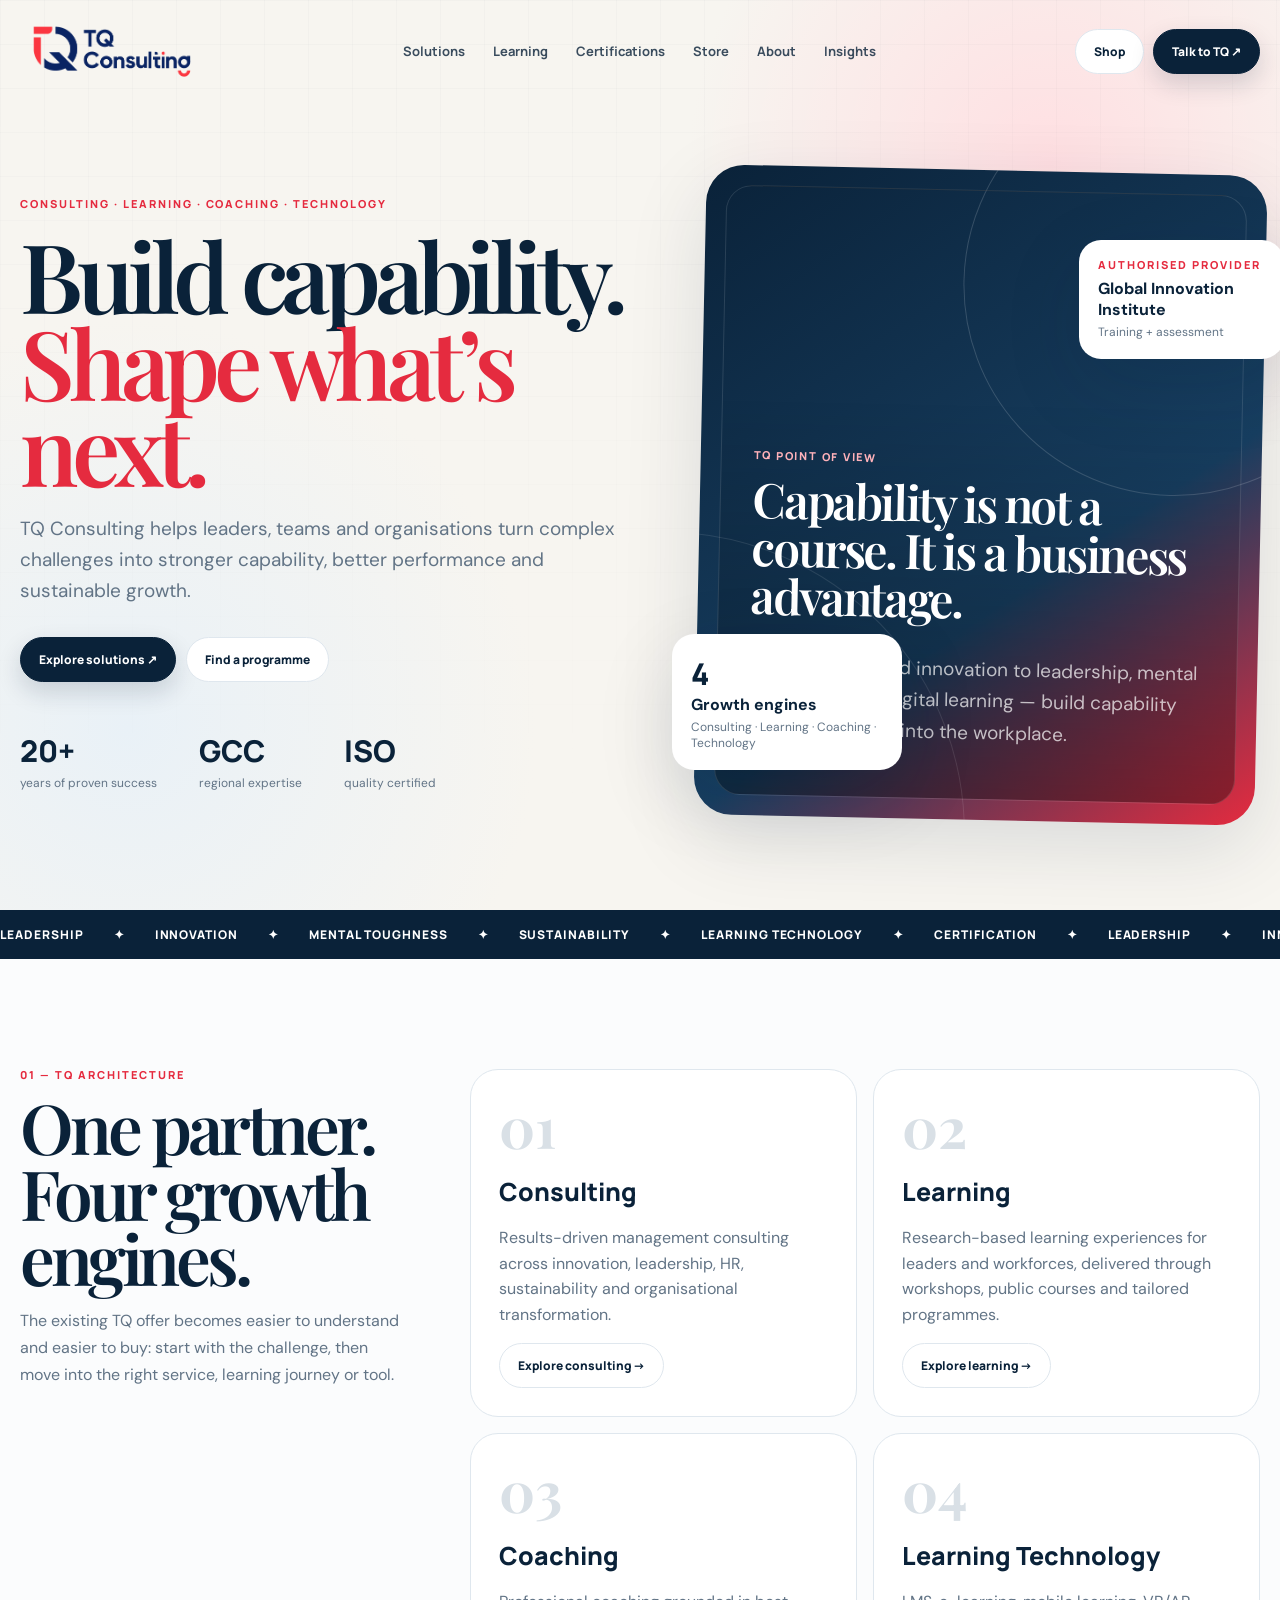
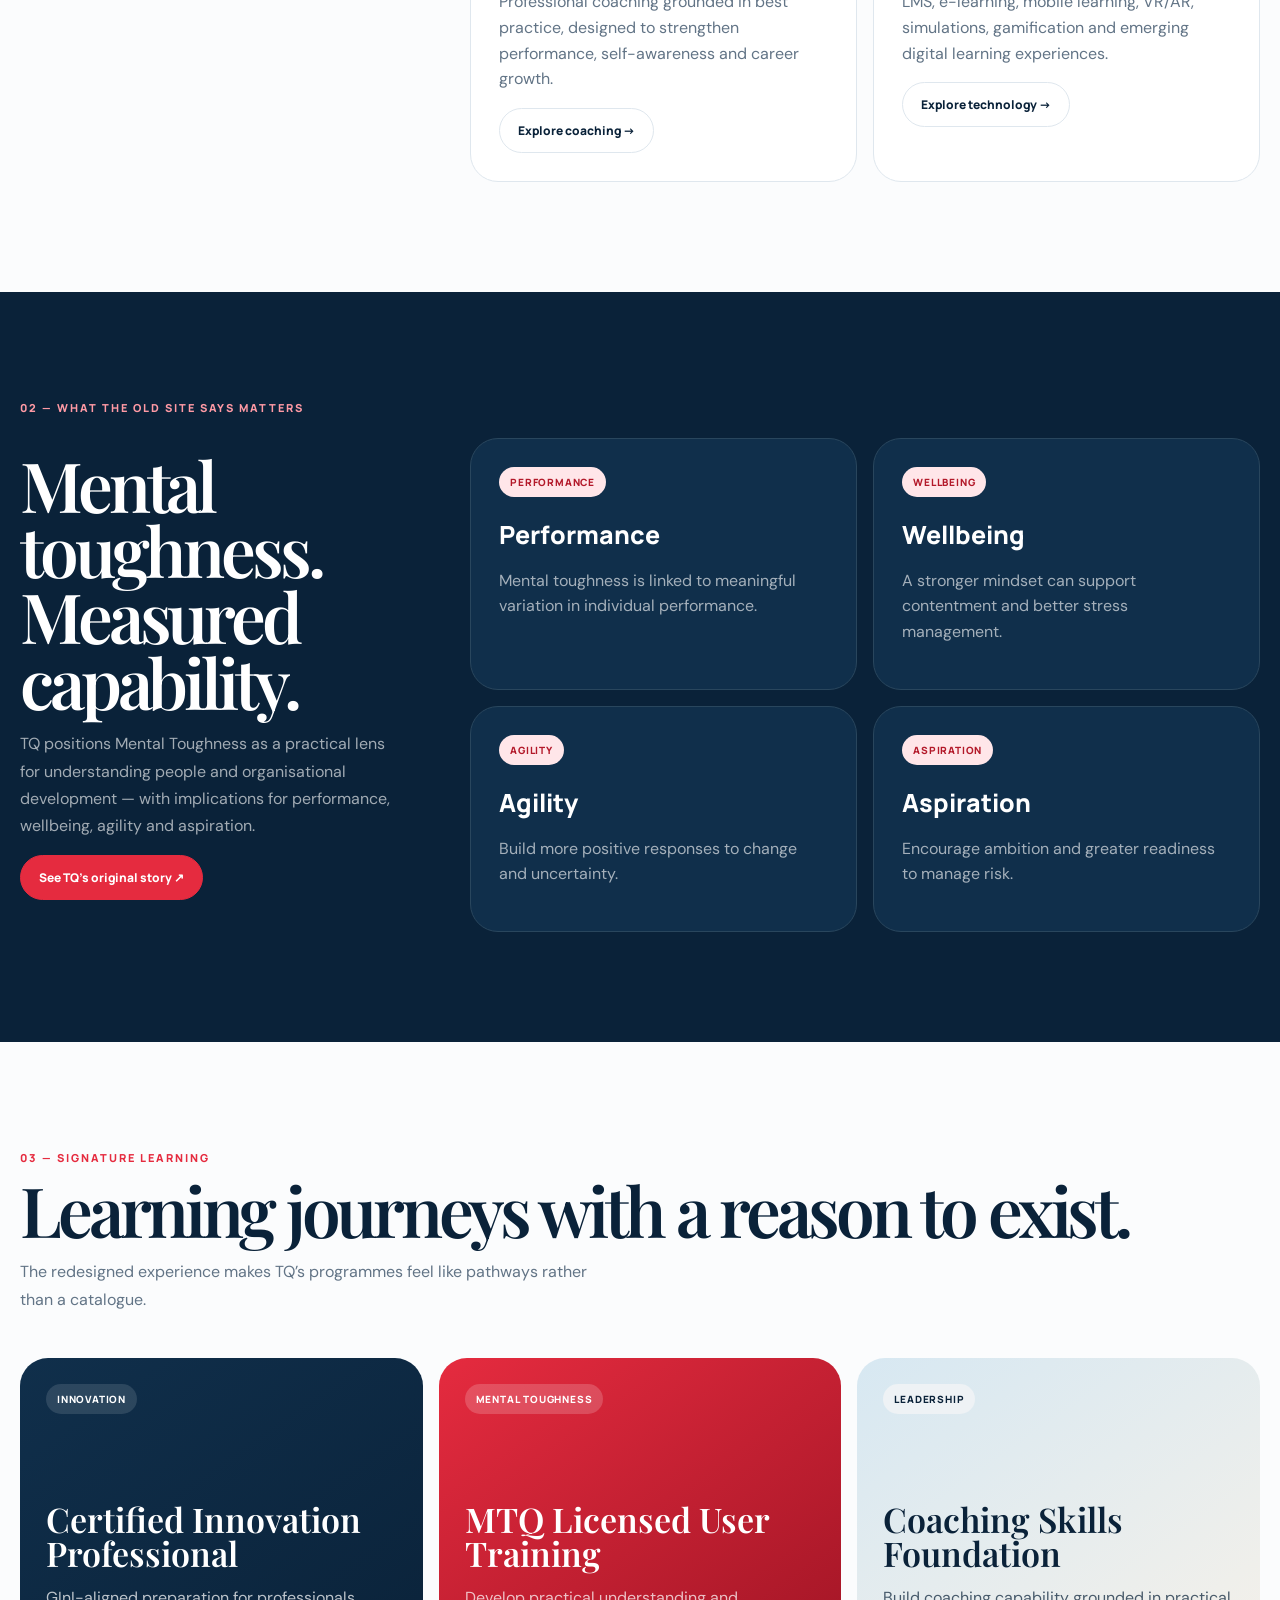
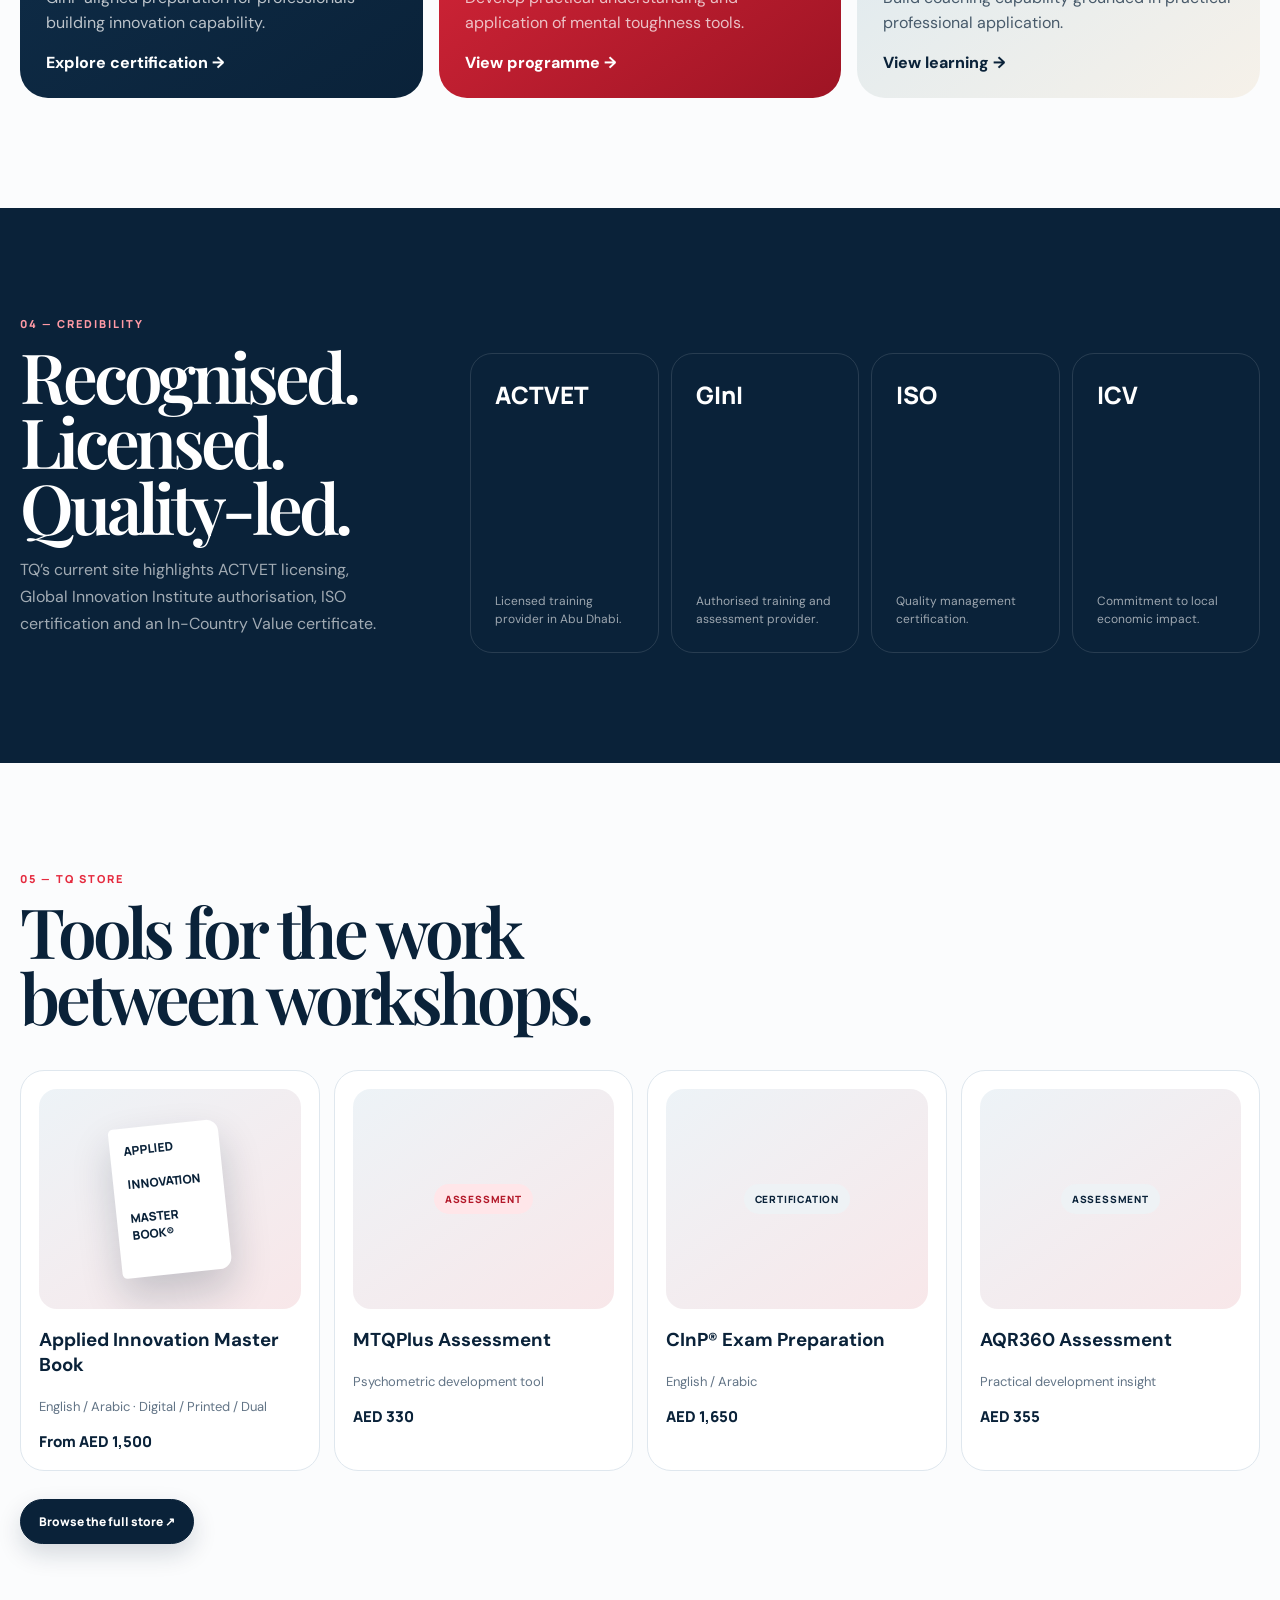
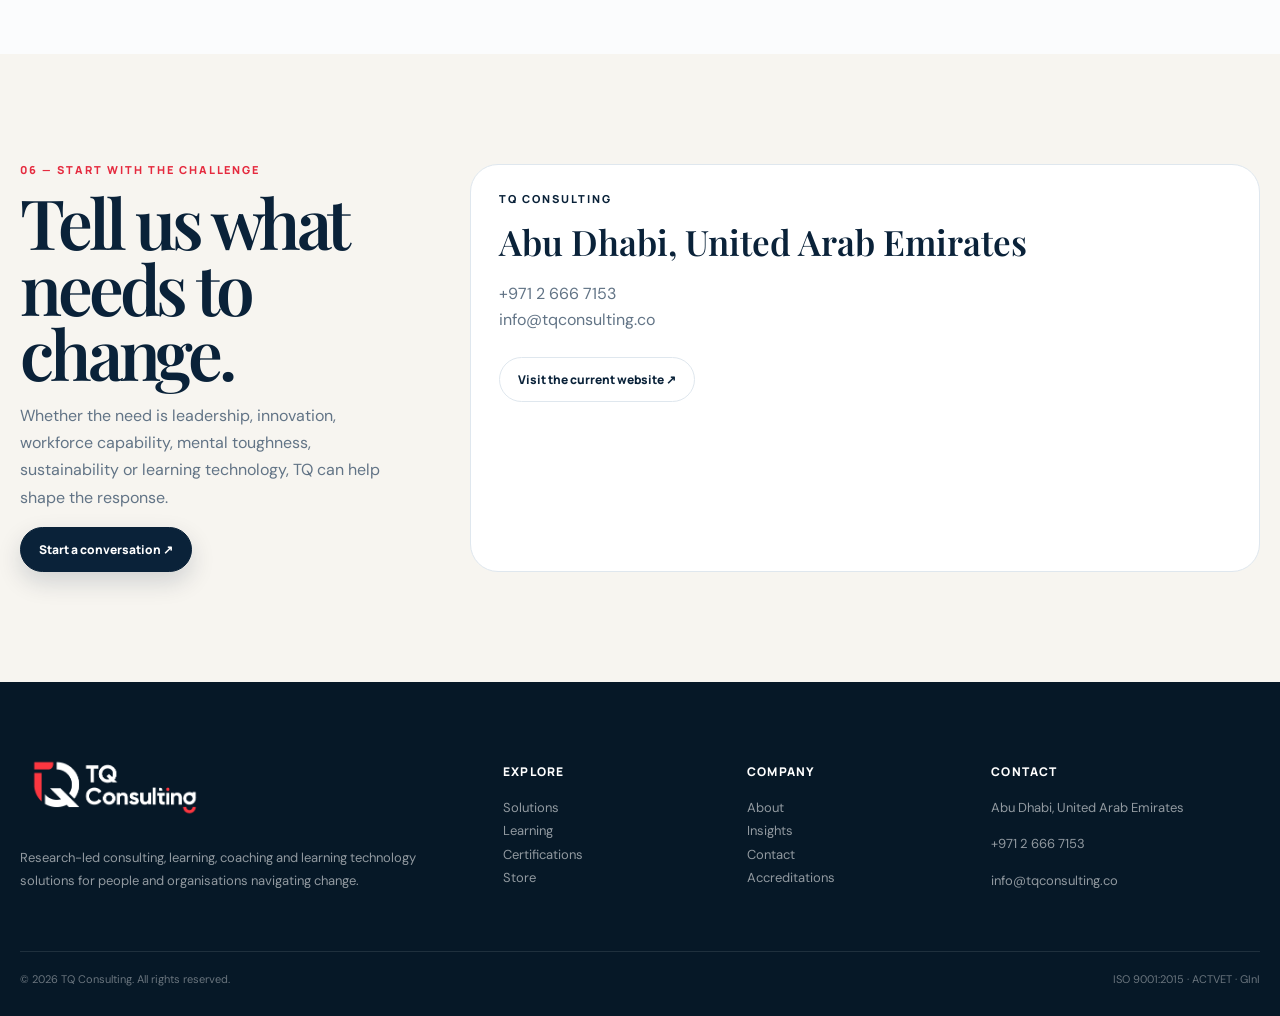
==== commit 763e1ce0: "Add files via upload" ====
--- a/index.html
+++ b/index.html
@@ -1,7 +1,7 @@
-<!doctype html><html lang="en"><head><meta charset="utf-8"><meta name="viewport" content="width=device-width,initial-scale=1"><title>Build capability. Shape what’s next. | TQ Consulting</title><meta name="description" content="TQ Consulting — consulting, learning, coaching, certification and learning technology solutions."><link rel="stylesheet" href="assets/style.css"></head><body><header class="nav"><div class="wrap navin"><a class="brand" href="index.html"><span class="brandmark">TQ</span><span>TQ Consulting</span></a><nav class="links"><a href="solutions.html">Solutions</a><a href="learning.html">Learning</a><a href="certifications.html">Certifications</a><a href="store.html">Store</a><a href="about.html">About</a><a href="insights.html">Insights</a></nav><div class="actions"><a class="btn ghost" href="store.html">Shop</a><a class="btn primary" href="contact.html">Talk to TQ ↗</a><button id="mobileMenu" class="btn ghost mobile">Menu</button></div></div></header><div class="menuPanel"><a href="solutions.html">Solutions</a><a href="learning.html">Learning</a><a href="certifications.html">Certifications</a><a href="store.html">Store</a><a href="about.html">About</a><a href="insights.html">Insights</a><a href="contact.html">Contact</a></div><main><section class="hero"><div class="grid"></div><div class="wrap hero-grid"><div><div class="eyebrow" style="color:var(--red)">Consulting · Learning · Coaching · Technology</div><h1>Build capability.<br><em>Shape what’s next.</em></h1><p>TQ Consulting helps leaders, teams and organisations turn complex challenges into stronger capability, better performance and sustainable growth.</p><div class="heroBtns"><a class="btn primary" href="solutions.html">Explore solutions ↗</a><a class="btn ghost" href="learning.html">Find a programme</a></div><div class="stats"><div class="stat"><b>20+</b><span>years of proven success</span></div><div class="stat"><b>GCC</b><span>regional expertise</span></div><div class="stat"><b>ISO</b><span>quality certified</span></div></div></div><div class="visual"><div class="visual-main"><div class="visual-inner"><div class="visual-label">TQ point of view</div><h2>Capability is not a course. It is a business advantage.</h2><p style="color:rgba(255,255,255,.7);max-width:470px">From strategy and innovation to leadership, mental toughness and digital learning — build capability that travels back into the workplace.</p></div></div><div class="floating float1"><div class="floatnum">4</div><b>Growth engines</b><div style="color:var(--muted);font-size:12px;margin-top:4px">Consulting · Learning · Coaching · Technology</div></div><div class="floating float2"><div class="eyebrow" style="color:var(--red)">Authorised provider</div><b style="display:block;margin-top:8px">Global Innovation Institute</b><div style="color:var(--muted);font-size:12px;margin-top:4px">Training + assessment</div></div></div></div></section><div class="marquee"><div class="track"><span>LEADERSHIP</span><span>✦</span><span>INNOVATION</span><span>✦</span><span>MENTAL TOUGHNESS</span><span>✦</span><span>SUSTAINABILITY</span><span>✦</span><span>LEARNING TECHNOLOGY</span><span>✦</span><span>CERTIFICATION</span><span>✦</span><span>LEADERSHIP</span><span>✦</span><span>INNOVATION</span><span>✦</span><span>MENTAL TOUGHNESS</span><span>✦</span><span>SUSTAINABILITY</span><span>✦</span></div></div>
+<!doctype html><html lang="en"><head><meta charset="utf-8"><meta name="viewport" content="width=device-width,initial-scale=1"><title>Build capability. Shape what’s next. | TQ Consulting</title><meta name="description" content="TQ Consulting — consulting, learning, coaching, certification and learning technology solutions."><link rel="stylesheet" href="assets/style.css"></head><body><header class="nav"><div class="wrap navin"><a class="brand" href="index.html"><img class="brandLogo brandLogoFull" src="assets/tq-logo.png" alt="TQ Consulting"></a><nav class="links"><a href="solutions.html">Solutions</a><a href="learning.html">Learning</a><a href="certifications.html">Certifications</a><a href="store.html">Store</a><a href="about.html">About</a><a href="insights.html">Insights</a></nav><div class="actions"><a class="btn ghost" href="store.html">Shop</a><a class="btn primary" href="contact.html">Talk to TQ ↗</a><button id="mobileMenu" class="btn ghost mobile">Menu</button></div></div></header><div class="menuPanel"><a href="solutions.html">Solutions</a><a href="learning.html">Learning</a><a href="certifications.html">Certifications</a><a href="store.html">Store</a><a href="about.html">About</a><a href="insights.html">Insights</a><a href="contact.html">Contact</a></div><main><section class="hero"><div class="grid"></div><div class="wrap hero-grid"><div><div class="eyebrow" style="color:var(--red)">Consulting · Learning · Coaching · Technology</div><h1>Build capability.<br><em>Shape what’s next.</em></h1><p>TQ Consulting helps leaders, teams and organisations turn complex challenges into stronger capability, better performance and sustainable growth.</p><div class="heroBtns"><a class="btn primary" href="solutions.html">Explore solutions ↗</a><a class="btn ghost" href="learning.html">Find a programme</a></div><div class="stats"><div class="stat"><b>20+</b><span>years of proven success</span></div><div class="stat"><b>GCC</b><span>regional expertise</span></div><div class="stat"><b>ISO</b><span>quality certified</span></div></div></div><div class="visual"><div class="visual-main"><div class="visual-inner"><div class="visual-label">TQ point of view</div><h2>Capability is not a course. It is a business advantage.</h2><p style="color:rgba(255,255,255,.7);max-width:470px">From strategy and innovation to leadership, mental toughness and digital learning — build capability that travels back into the workplace.</p></div></div><div class="floating float1"><div class="floatnum">4</div><b>Growth engines</b><div style="color:var(--muted);font-size:12px;margin-top:4px">Consulting · Learning · Coaching · Technology</div></div><div class="floating float2"><div class="eyebrow" style="color:var(--red)">Authorised provider</div><b style="display:block;margin-top:8px">Global Innovation Institute</b><div style="color:var(--muted);font-size:12px;margin-top:4px">Training + assessment</div></div></div></div></section><div class="marquee"><div class="track"><span>LEADERSHIP</span><span>✦</span><span>INNOVATION</span><span>✦</span><span>MENTAL TOUGHNESS</span><span>✦</span><span>SUSTAINABILITY</span><span>✦</span><span>LEARNING TECHNOLOGY</span><span>✦</span><span>CERTIFICATION</span><span>✦</span><span>LEADERSHIP</span><span>✦</span><span>INNOVATION</span><span>✦</span><span>MENTAL TOUGHNESS</span><span>✦</span><span>SUSTAINABILITY</span><span>✦</span></div></div>
 <section><div class="wrap split"><div class="reveal"><div class="eyebrow" style="color:var(--red)">01 — TQ architecture</div><h2 class="h2">One partner.<br>Four growth engines.</h2><p class="lead">The existing TQ offer becomes easier to understand and easier to buy: start with the challenge, then move into the right service, learning journey or tool.</p></div><div class="cards"><article class="card reveal"><div class="num">01</div><h3>Consulting</h3><p>Results-driven management consulting across innovation, leadership, HR, sustainability and organisational transformation.</p><a class="btn ghost" href="solutions.html">Explore consulting →</a></article><article class="card reveal"><div class="num">02</div><h3>Learning</h3><p>Research-based learning experiences for leaders and workforces, delivered through workshops, public courses and tailored programmes.</p><a class="btn ghost" href="learning.html">Explore learning →</a></article><article class="card reveal"><div class="num">03</div><h3>Coaching</h3><p>Professional coaching grounded in best practice, designed to strengthen performance, self-awareness and career growth.</p><a class="btn ghost" href="solutions.html#coaching">Explore coaching →</a></article><article class="card reveal"><div class="num">04</div><h3>Learning Technology</h3><p>LMS, e-learning, mobile learning, VR/AR, simulations, gamification and emerging digital learning experiences.</p><a class="btn ghost" href="solutions.html#technology">Explore technology →</a></article></div></div></section>
 <section class="dark"><div class="wrap"><div class="eyebrow" style="color:#ff9aa5">02 — What the old site says matters</div><div class="split" style="margin-top:25px"><div><h2 class="h2">Mental toughness.<br>Measured capability.</h2><p class="lead">TQ positions Mental Toughness as a practical lens for understanding people and organisational development — with implications for performance, wellbeing, agility and aspiration.</p><a class="btn red" href="https://www.tqconsulting.co/" target="_blank">See TQ’s original story ↗</a></div><div class="cards"><div class="card" style="background:#102f4b;border-color:#29465d;color:#fff"><span class="pill redpill">Performance</span><h3>Performance</h3><p class="muted">Mental toughness is linked to meaningful variation in individual performance.</p></div><div class="card" style="background:#102f4b;border-color:#29465d;color:#fff"><span class="pill redpill">Wellbeing</span><h3>Wellbeing</h3><p class="muted">A stronger mindset can support contentment and better stress management.</p></div><div class="card" style="background:#102f4b;border-color:#29465d;color:#fff"><span class="pill redpill">Agility</span><h3>Agility</h3><p class="muted">Build more positive responses to change and uncertainty.</p></div><div class="card" style="background:#102f4b;border-color:#29465d;color:#fff"><span class="pill redpill">Aspiration</span><h3>Aspiration</h3><p class="muted">Encourage ambition and greater readiness to manage risk.</p></div></div></div></div></section>
 <section><div class="wrap"><div class="eyebrow" style="color:var(--red)">03 — Signature learning</div><h2 class="h2">Learning journeys with a reason to exist.</h2><p class="lead">The redesigned experience makes TQ’s programmes feel like pathways rather than a catalogue.</p><div class="programs"><article class="program reveal"><div class="pill" style="background:rgba(255,255,255,.12);color:#fff">Innovation</div><div class="bottom"><h3>Certified Innovation Professional</h3><p>GInI-aligned preparation for professionals building innovation capability.</p><a href="certifications.html" style="font-weight:800">Explore certification →</a></div></article><article class="program reveal"><div class="pill" style="background:rgba(255,255,255,.18);color:#fff">Mental Toughness</div><div class="bottom"><h3>MTQ Licensed User Training</h3><p>Develop practical understanding and application of mental toughness tools.</p><a href="store.html" style="font-weight:800">View programme →</a></div></article><article class="program reveal"><div class="pill">Leadership</div><div class="bottom"><h3>Coaching Skills Foundation</h3><p>Build coaching capability grounded in practical professional application.</p><a href="learning.html" style="font-weight:800">View learning →</a></div></article></div></div></section>
 <section class="dark"><div class="wrap"><div class="split"><div><div class="eyebrow" style="color:#ff9aa5">04 — Credibility</div><h2 class="h2">Recognised.<br>Licensed.<br>Quality-led.</h2><p class="lead">TQ’s current site highlights ACTVET licensing, Global Innovation Institute authorisation, ISO certification and an In-Country Value certificate.</p></div><div class="accred"><div class="logoBox reveal"><b>ACTVET</b><span>Licensed training provider in Abu Dhabi.</span></div><div class="logoBox reveal"><b>GInI</b><span>Authorised training and assessment provider.</span></div><div class="logoBox reveal"><b>ISO</b><span>Quality management certification.</span></div><div class="logoBox reveal"><b>ICV</b><span>Commitment to local economic impact.</span></div></div></div></div></section>
 <section><div class="wrap"><div class="eyebrow" style="color:var(--red)">05 — TQ store</div><h2 class="h2">Tools for the work<br>between workshops.</h2><div class="productgrid"><article class="product reveal"><div class="productvisual"><div class="book">APPLIED<br><br>INNOVATION<br><br>MASTER BOOK®</div></div><h3>Applied Innovation Master Book</h3><p class="lead" style="font-size:13px">English / Arabic · Digital / Printed / Dual</p><div class="price">From AED 1,500</div></article><article class="product reveal"><div class="productvisual"><span class="pill redpill">Assessment</span></div><h3>MTQPlus Assessment</h3><p class="lead" style="font-size:13px">Psychometric development tool</p><div class="price">AED 330</div></article><article class="product reveal"><div class="productvisual"><span class="pill">Certification</span></div><h3>CInP® Exam Preparation</h3><p class="lead" style="font-size:13px">English / Arabic</p><div class="price">AED 1,650</div></article><article class="product reveal"><div class="productvisual"><span class="pill">Assessment</span></div><h3>AQR360 Assessment</h3><p class="lead" style="font-size:13px">Practical development insight</p><div class="price">AED 355</div></article></div><div style="margin-top:28px"><a class="btn primary" href="store.html">Browse the full store ↗</a></div></div></section>
-<section class="contact"><div class="wrap split"><div><div class="eyebrow" style="color:var(--red)">06 — Start with the challenge</div><h2 class="h2">Tell us what needs to change.</h2><p class="lead">Whether the need is leadership, innovation, workforce capability, mental toughness, sustainability or learning technology, TQ can help shape the response.</p><a class="btn primary" href="contact.html">Start a conversation ↗</a></div><div class="card reveal"><div class="eyebrow">TQ Consulting</div><h3 style="font:600 35px 'Playfair Display';margin:14px 0">Abu Dhabi, United Arab Emirates</h3><p class="lead">+971 2 666 7153<br>info@tqconsulting.co</p><div style="margin-top:25px"><a class="btn ghost" href="https://www.tqconsulting.co/" target="_blank">Visit the current website ↗</a></div></div></div></section></main><footer class="footer"><div class="wrap"><div class="footgrid"><div><div class="brand"><span class="brandmark">TQ</span><span>TQ Consulting</span></div><p style="max-width:420px;margin-top:18px">Research-led consulting, learning, coaching and learning technology solutions for people and organisations navigating change.</p></div><div><h4>Explore</h4><a href="solutions.html">Solutions</a><a href="learning.html">Learning</a><a href="certifications.html">Certifications</a><a href="store.html">Store</a></div><div><h4>Company</h4><a href="about.html">About</a><a href="insights.html">Insights</a><a href="contact.html">Contact</a><a href="https://www.tqconsulting.co/accreditation" target="_blank">Accreditations</a></div><div><h4>Contact</h4><p>Abu Dhabi, United Arab Emirates</p><p>+971 2 666 7153</p><p>info@tqconsulting.co</p></div></div><div class="copyright"><span>© 2026 TQ Consulting. All rights reserved.</span><span>ISO 9001:2015 · ACTVET · GInI</span></div></div></footer><div class="toast"></div><script src="assets/app.js"></script></body></html>+<section class="contact"><div class="wrap split"><div><div class="eyebrow" style="color:var(--red)">06 — Start with the challenge</div><h2 class="h2">Tell us what needs to change.</h2><p class="lead">Whether the need is leadership, innovation, workforce capability, mental toughness, sustainability or learning technology, TQ can help shape the response.</p><a class="btn primary" href="contact.html">Start a conversation ↗</a></div><div class="card reveal"><div class="eyebrow">TQ Consulting</div><h3 style="font:600 35px 'Playfair Display';margin:14px 0">Abu Dhabi, United Arab Emirates</h3><p class="lead">+971 2 666 7153<br>info@tqconsulting.co</p><div style="margin-top:25px"><a class="btn ghost" href="https://www.tqconsulting.co/" target="_blank">Visit the current website ↗</a></div></div></div></section></main><footer class="footer"><div class="wrap"><div class="footgrid"><div><div class="brand"><img class="brandLogo brandLogoFull" src="assets/tq-logo-inverse.png" alt="TQ Consulting"></div><p style="max-width:420px;margin-top:18px">Research-led consulting, learning, coaching and learning technology solutions for people and organisations navigating change.</p></div><div><h4>Explore</h4><a href="solutions.html">Solutions</a><a href="learning.html">Learning</a><a href="certifications.html">Certifications</a><a href="store.html">Store</a></div><div><h4>Company</h4><a href="about.html">About</a><a href="insights.html">Insights</a><a href="contact.html">Contact</a><a href="https://www.tqconsulting.co/accreditation" target="_blank">Accreditations</a></div><div><h4>Contact</h4><p>Abu Dhabi, United Arab Emirates</p><p>+971 2 666 7153</p><p>info@tqconsulting.co</p></div></div><div class="copyright"><span>© 2026 TQ Consulting. All rights reserved.</span><span>ISO 9001:2015 · ACTVET · GInI</span></div></div></footer><div class="toast"></div><script src="assets/app.js"></script></body></html>
--- a/assets/style.css
+++ b/assets/style.css
@@ -3,3 +3,152 @@
 :root{--ink:#0a2239;--ink2:#102f4b;--red:#e52b3f;--cream:#f7f5f0;--paper:#fbfcfd;--line:#dfe7ee;--muted:#627486;--white:#fff;--shadow:0 24px 80px rgba(10,34,57,.12)}*{box-sizing:border-box}html{scroll-behavior:smooth}body{margin:0;color:var(--ink);background:var(--paper);font-family:'DM Sans',sans-serif;overflow-x:hidden}a{text-decoration:none;color:inherit}.serif{font-family:'Playfair Display',serif}.wrap{width:min(1380px,calc(100% - 40px));margin:auto}.eyebrow{font:800 11px/1 'Manrope';letter-spacing:.18em;text-transform:uppercase}.nav{position:fixed;z-index:100;top:0;left:0;right:0;padding:16px 0;transition:.3s}.nav.scrolled{background:rgba(251,252,253,.9);backdrop-filter:blur(18px);box-shadow:0 12px 40px rgba(10,34,57,.08)}.navin{display:flex;align-items:center;justify-content:space-between;gap:20px}.brand{display:flex;align-items:center;gap:10px;font-weight:800;letter-spacing:-.04em}.brandmark{width:42px;height:42px;border-radius:12px;background:var(--ink);display:grid;place-items:center;color:#fff;font:800 17px 'Manrope';box-shadow:0 8px 20px rgba(10,34,57,.18)}.links{display:flex;gap:28px;font:700 13px 'Manrope';align-items:center}.links a{opacity:.8}.links a:hover{opacity:1;color:var(--red)}.actions{display:flex;gap:9px;align-items:center}.btn{display:inline-flex;align-items:center;gap:9px;padding:13px 18px;border-radius:999px;font:800 12px 'Manrope';border:1px solid var(--line);transition:.25s;cursor:pointer}.btn:hover{transform:translateY(-2px)}.primary{background:var(--ink);color:#fff;border-color:var(--ink);box-shadow:0 10px 24px rgba(10,34,57,.16)}.red{background:var(--red);color:#fff;border-color:var(--red)}.ghost{background:#fff}.mobile{display:none}.hero{min-height:880px;padding:170px 0 90px;position:relative;overflow:hidden;background:radial-gradient(circle at 82% 18%,#ffdfe2 0,transparent 28%),radial-gradient(circle at 10% 80%,#e9f1f7 0,transparent 30%),var(--cream)}.grid{position:absolute;inset:0;opacity:.32;background-image:linear-gradient(rgba(10,34,57,.07) 1px,transparent 1px),linear-gradient(90deg,rgba(10,34,57,.07) 1px,transparent 1px);background-size:44px 44px;mask-image:linear-gradient(to bottom,#000,transparent)}.hero-grid{position:relative;display:grid;grid-template-columns:1.05fr .95fr;gap:60px;align-items:center}.hero h1{font:600 clamp(56px,7.5vw,112px)/.9 'Playfair Display';letter-spacing:-.065em;margin:22px 0}.hero h1 em{font-style:normal;color:var(--red)}.hero p{font-size:19px;line-height:1.65;color:var(--muted);max-width:670px}.heroBtns{display:flex;gap:10px;flex-wrap:wrap;margin-top:30px}.stats{display:flex;gap:42px;margin-top:48px}.stat b{font:800 30px 'Manrope';display:block}.stat span{font-size:12px;color:var(--muted)}.visual{position:relative}.visual-main{height:650px;border-radius:38px;background:linear-gradient(145deg,#0a2239,#173e60 62%,#e52b3f);padding:20px;box-shadow:var(--shadow);transform:rotate(1.2deg);overflow:hidden}.visual-main:before{content:'';position:absolute;width:420px;height:420px;border:1px solid rgba(255,255,255,.16);border-radius:50%;right:-120px;top:-100px}.visual-main:after{content:'';position:absolute;width:600px;height:600px;border:1px solid rgba(255,255,255,.1);border-radius:50%;left:-330px;bottom:-320px}.visual-inner{height:100%;border:1px solid rgba(255,255,255,.12);border-radius:26px;padding:32px;color:#fff;display:flex;flex-direction:column;justify-content:flex-end;position:relative;background:linear-gradient(to top,rgba(0,0,0,.35),transparent 65%)}.visual-label{font:800 11px 'Manrope';letter-spacing:.16em;text-transform:uppercase;color:#ffb2ba}.visual-inner h2{font:600 48px/1 'Playfair Display';letter-spacing:-.05em;margin:12px 0}.floating{position:absolute;background:#fff;border:1px solid rgba(255,255,255,.7);box-shadow:var(--shadow);border-radius:22px;padding:18px;z-index:2}.float1{left:-28px;bottom:50px;width:230px}.float2{right:-24px;top:70px;width:205px}.floatnum{font:800 30px 'Manrope'}.marquee{background:var(--ink);color:#fff;padding:16px 0;overflow:hidden}.track{display:flex;width:max-content;gap:30px;animation:mar 28s linear infinite;font:800 12px 'Manrope';letter-spacing:.08em}@keyframes mar{to{transform:translateX(-50%)}}section{padding:110px 0}.split{display:grid;grid-template-columns:.65fr 1.35fr;gap:70px}.h2{font:600 clamp(45px,5.4vw,76px)/.95 'Playfair Display';letter-spacing:-.06em;margin:14px 0}.lead{color:var(--muted);line-height:1.7;max-width:580px}.cards{display:grid;grid-template-columns:repeat(2,1fr);gap:16px}.card{background:#fff;border:1px solid var(--line);border-radius:28px;padding:28px;transition:.3s}.card:hover{transform:translateY(-5px);box-shadow:var(--shadow)}.num{font:700 56px/1 'Playfair Display';color:#d9e0e6}.card h3{font:800 25px 'Manrope';margin:20px 0 8px}.card p{color:var(--muted);line-height:1.6}.dark{background:var(--ink);color:#fff}.dark .lead,.dark .muted{color:rgba(255,255,255,.62)}.pill{display:inline-flex;padding:8px 11px;border-radius:99px;background:#eef2f5;font:800 10px 'Manrope';letter-spacing:.08em;text-transform:uppercase}.redpill{background:#ffe6e9;color:#b3192a}.programs{display:grid;grid-template-columns:repeat(3,1fr);gap:16px;margin-top:45px}.program{min-height:340px;padding:26px;border-radius:28px;position:relative;overflow:hidden;background:linear-gradient(145deg,#102f4b,#0a2239);color:#fff}.program:nth-child(2){background:linear-gradient(145deg,#e52b3f,#9e1424)}.program:nth-child(3){background:linear-gradient(145deg,#d7e8f2,#f6f1e9);color:var(--ink)}.program .bottom{position:absolute;left:26px;right:26px;bottom:25px}.program h3{font:600 34px/1 'Playfair Display';margin:12px 0}.program p{opacity:.72;line-height:1.55}.productgrid{display:grid;grid-template-columns:repeat(4,1fr);gap:14px;margin-top:40px}.product{background:#fff;border:1px solid var(--line);border-radius:24px;padding:18px}.productvisual{height:220px;border-radius:18px;background:linear-gradient(145deg,#edf3f7,#f8e7e9);display:grid;place-items:center;overflow:hidden}.book{width:110px;height:150px;background:#fff;border-radius:5px 12px 12px 5px;box-shadow:0 20px 40px rgba(10,34,57,.2);padding:14px;transform:rotate(-6deg);font:800 12px 'Manrope'}.price{font:800 15px 'Manrope'}.accred{display:grid;grid-template-columns:repeat(4,1fr);gap:12px;margin-top:35px}.logoBox{border:1px solid rgba(255,255,255,.12);border-radius:22px;padding:24px;min-height:140px;display:flex;flex-direction:column;justify-content:space-between}.logoBox b{font:800 24px 'Manrope'}.logoBox span{font-size:12px;color:rgba(255,255,255,.6);line-height:1.5}.articles{display:grid;grid-template-columns:repeat(3,1fr);gap:16px;margin-top:45px}.article{background:#fff;border:1px solid var(--line);border-radius:25px;padding:25px;min-height:300px;display:flex;flex-direction:column}.article h3{font:800 23px/1.12 'Manrope';margin:15px 0}.article .read{margin-top:auto;font:800 12px 'Manrope'}.contact{background:var(--cream)}.contactgrid{display:grid;grid-template-columns:.9fr 1.1fr;gap:30px}.form{background:#fff;border:1px solid var(--line);border-radius:28px;padding:30px;box-shadow:var(--shadow)}.fields{display:grid;grid-template-columns:1fr 1fr;gap:14px}.field{font:800 11px 'Manrope';letter-spacing:.04em}.field input,.field select,.field textarea{width:100%;margin-top:8px;border:1px solid var(--line);border-radius:15px;padding:14px;font:500 14px 'DM Sans';outline:none;background:#fff}.field textarea{min-height:140px;resize:vertical}.full{grid-column:1/-1}.footer{background:#061827;color:#fff;padding:65px 0 30px}.footgrid{display:grid;grid-template-columns:1.5fr .7fr .7fr .9fr;gap:35px}.footgrid h4{font:800 12px 'Manrope';letter-spacing:.1em;text-transform:uppercase}.footgrid a,.footgrid p{display:block;color:rgba(255,255,255,.56);font-size:13px;line-height:1.8}.copyright{border-top:1px solid rgba(255,255,255,.1);margin-top:45px;padding-top:20px;color:rgba(255,255,255,.4);font-size:11px;display:flex;justify-content:space-between;gap:20px}.reveal{opacity:0;transform:translateY(25px)}.pagehero{padding:170px 0 90px;background:var(--cream);position:relative;overflow:hidden}.pagehero h1{font:600 clamp(55px,7vw,100px)/.92 'Playfair Display';letter-spacing:-.06em;margin:18px 0}.breadcrumbs{font:800 11px 'Manrope';letter-spacing:.1em;text-transform:uppercase;color:var(--muted)}.list{display:grid;gap:12px;margin-top:30px}.listrow{display:flex;justify-content:space-between;gap:20px;padding:22px 0;border-top:1px solid var(--line);font:700 16px 'Manrope'}.menuPanel{display:none}.toast{position:fixed;right:20px;bottom:20px;background:var(--ink);color:#fff;padding:14px 18px;border-radius:15px;z-index:200;opacity:0;transform:translateY(10px);transition:.3s}.toast.show{opacity:1;transform:none}
 @media(max-width:1000px){.links{display:none}.mobile{display:inline-flex}.hero{min-height:auto}.hero-grid,.split,.contactgrid{grid-template-columns:1fr}.visual{max-width:680px;margin:auto}.programs{grid-template-columns:1fr 1fr}.productgrid{grid-template-columns:1fr 1fr}.accred{grid-template-columns:1fr 1fr}.articles{grid-template-columns:1fr 1fr}.footgrid{grid-template-columns:1fr 1fr}.menuPanel{position:fixed;top:74px;left:20px;right:20px;background:#fff;border:1px solid var(--line);border-radius:22px;padding:20px;display:none;box-shadow:var(--shadow);z-index:99}.menuPanel.open{display:grid}.menuPanel a{padding:13px 4px;font:800 13px 'Manrope';border-bottom:1px solid #edf1f4}}
 @media(max-width:650px){.wrap{width:min(100% - 28px,1380px)}.hero{padding-top:130px}.hero h1{font-size:57px}.visual-main{height:510px}.visual-inner h2{font-size:36px}.float1{left:-6px}.float2{right:-6px}.stats{gap:18px;flex-wrap:wrap}.stat b{font-size:24px}.cards,.programs,.productgrid,.articles,.fields{grid-template-columns:1fr}.accred,.footgrid{grid-template-columns:1fr 1fr}.actions .ghost{display:none}.h2{font-size:48px}section{padding:80px 0}.copyright{flex-direction:column}}
+
+/* Responsive refinement — tablet + phone */
+img,svg,video,iframe{max-width:100%;height:auto}.wrap{max-width:1380px}.btn{white-space:nowrap}.nav{padding:12px 0}.brand{min-width:0}.brand span:last-child{white-space:nowrap}.menuPanel{max-height:calc(100dvh - 92px);overflow:auto}
+
+@media (max-width:1100px){
+  .wrap{width:min(100% - 40px,1380px)}
+  .links{gap:18px}
+  .hero-grid{grid-template-columns:1fr;gap:50px}
+  .hero{padding-top:145px}
+  .hero-copy{max-width:760px}
+  .visual{width:min(100%,760px)}
+  .split{grid-template-columns:1fr;gap:42px}
+  .cards{grid-template-columns:repeat(2,minmax(0,1fr))}
+  .programs{grid-template-columns:repeat(2,minmax(0,1fr))}
+  .program:last-child{grid-column:1/-1}
+  .productgrid{grid-template-columns:repeat(2,minmax(0,1fr))}
+  .articles{grid-template-columns:repeat(2,minmax(0,1fr))}
+  .accred{grid-template-columns:repeat(2,minmax(0,1fr))}
+  .contactgrid{grid-template-columns:1fr}
+}
+
+@media (max-width:820px){
+  .wrap{width:calc(100% - 32px)}
+  .nav{padding:10px 0}
+  .navin{gap:10px}
+  .brandmark{width:38px;height:38px;border-radius:11px;font-size:15px}
+  .brand{font-size:14px}
+  .actions{gap:7px}
+  .actions .primary{display:none}
+  .actions .ghost{display:inline-flex}
+  .mobile{display:inline-flex!important}
+  .hero{padding:125px 0 65px}
+  .hero h1{font-size:clamp(50px,10vw,76px)}
+  .hero p{font-size:17px;max-width:650px}
+  .heroBtns{margin-top:24px}
+  .stats{gap:26px;margin-top:38px}
+  .visual-main{height:560px;border-radius:30px;padding:14px}
+  .visual-inner{padding:24px;border-radius:21px}
+  .visual-inner h2{font-size:clamp(34px,6vw,46px)}
+  .floating{border-radius:18px;padding:15px}
+  .float1{left:-10px;bottom:28px;width:205px}
+  .float2{right:-10px;top:26px;width:190px}
+  section{padding:82px 0}
+  .h2{font-size:clamp(44px,8vw,64px)}
+  .cards,.programs,.productgrid,.articles{grid-template-columns:1fr}
+  .program:last-child{grid-column:auto}
+  .program{min-height:310px}
+  .productvisual{height:190px}
+  .accred{grid-template-columns:1fr 1fr}
+  .fields{grid-template-columns:1fr}
+  .full{grid-column:auto}
+  .footgrid{grid-template-columns:1fr 1fr}
+}
+
+@media (max-width:560px){
+  .wrap{width:calc(100% - 24px)}
+  .brand span:last-child{display:none}
+  .brandmark{width:40px;height:40px}
+  .nav{padding:9px 0}
+  .menuPanel{top:62px;left:12px;right:12px;border-radius:18px;padding:12px 16px}
+  .menuPanel a{padding:15px 4px;font-size:14px}
+  .hero{padding:112px 0 54px}
+  .hero h1{font-size:clamp(48px,14vw,64px);line-height:.94;letter-spacing:-.06em}
+  .hero p{font-size:16px;line-height:1.58}
+  .heroBtns{display:grid;grid-template-columns:1fr;gap:9px}
+  .heroBtns .btn{justify-content:center;width:100%}
+  .stats{display:grid;grid-template-columns:repeat(3,minmax(0,1fr));gap:10px;margin-top:30px}
+  .stat b{font-size:21px}.stat span{font-size:10px;line-height:1.3;display:block}
+  .visual{width:100%;padding:0 2px}
+  .visual-main{height:465px;border-radius:24px;padding:10px;transform:none}
+  .visual-inner{padding:20px;border-radius:17px}
+  .visual-inner h2{font-size:32px;line-height:1.02}
+  .visual-inner p{font-size:13px!important;line-height:1.5}
+  .floating{padding:12px;border-radius:15px}
+  .float1{left:6px;bottom:18px;width:170px}.float2{right:6px;top:16px;width:160px}
+  .floatnum{font-size:25px}
+  .floating b{font-size:12px}.floating div:last-child{font-size:10px!important;line-height:1.35}
+  .marquee{padding:13px 0}.track{gap:22px;font-size:10px}
+  section{padding:68px 0}
+  .split{gap:30px}
+  .h2{font-size:43px}
+  .lead{font-size:15px;line-height:1.62}
+  .card{padding:22px;border-radius:21px}.card h3{font-size:22px}.num{font-size:44px}
+  .program{min-height:285px;border-radius:22px;padding:21px}.program .bottom{left:21px;right:21px;bottom:20px}.program h3{font-size:29px}
+  .product{border-radius:20px;padding:14px}.productvisual{height:170px;border-radius:15px}
+  .article{border-radius:20px;padding:21px;min-height:250px}
+  .accred{grid-template-columns:1fr;gap:10px}.logoBox{min-height:120px;border-radius:18px;padding:20px}
+  .form{padding:20px;border-radius:21px}.field input,.field select,.field textarea{font-size:16px}
+  .contactgrid{gap:18px}
+  .footgrid{grid-template-columns:1fr;gap:24px}.footer{padding:48px 0 25px}.copyright{margin-top:30px;gap:8px}
+  .pagehero{padding:120px 0 62px}.pagehero h1{font-size:clamp(48px,13vw,64px)}
+}
+
+@media (max-width:380px){
+  .wrap{width:calc(100% - 20px)}
+  .hero h1{font-size:46px}
+  .stats{grid-template-columns:1fr;gap:14px}.stat{display:grid;grid-template-columns:60px 1fr;align-items:center}.stat span{font-size:11px}
+  .visual-main{height:440px}.visual-inner h2{font-size:29px}
+  .float1{width:150px}.float2{width:145px}
+  .h2{font-size:39px}
+}
+
+@media (prefers-reduced-motion:reduce){
+  html{scroll-behavior:auto}.track{animation:none}.btn,.card,.nav{transition:none!important}.reveal{opacity:1!important;transform:none!important}
+}
+
+/* TQ brand system — official logo lockups */
+.brand{display:flex;align-items:center;gap:0;min-width:0}
+.brandLogo{display:block;object-fit:contain;object-position:left center}
+.nav .brandLogoFull{width:166px;height:auto}
+.footer .brandLogoFull{width:190px;height:auto}
+.brandLogoMark{display:none;width:42px;height:42px}
+.footer .brandLogoMark{display:none!important}
+.nav .brandLogoFull{filter:none}
+
+@media (max-width:820px){
+  .nav .brandLogoFull{width:150px}
+}
+@media (max-width:560px){
+  .nav .brandLogoFull{display:none}
+  .nav .brandLogoMark{display:block}
+  .nav .brand{flex:0 0 auto}
+  .footer .brandLogoFull{width:178px}
+}
+@media (max-width:380px){
+  .nav .brandLogoMark{width:38px;height:38px}
+}
+
+/* TQ master logo — supplied brand artwork */
+.brand-logo{display:block;width:190px;height:auto;max-width:190px;object-fit:contain;object-position:left center}
+.footer .brand-logo{width:185px;max-width:185px}
+@media (max-width:820px){.brand-logo{width:170px;max-width:170px}.footer .brand-logo{width:175px;max-width:175px}}
+@media (max-width:560px){.brand-logo{width:155px;max-width:155px}.footer .brand-logo{width:165px;max-width:165px}}
+
+/* Final logo correction: use the supplied TQ Consulting master artwork everywhere. */
+.nav .brandLogoFull{width:184px;height:auto;display:block;object-fit:contain;object-position:left center}
+.footer .brandLogoFull{width:190px;height:auto;display:block;object-fit:contain;object-position:left center}
+.brandLogoMark{display:none!important}
+@media (max-width:820px){
+  .nav .brandLogoFull{width:164px}
+  .footer .brandLogoFull{width:180px}
+}
+@media (max-width:560px){
+  .nav .brandLogoFull{display:block;width:145px}
+  .footer .brandLogoFull{width:170px}
+}
+@media (max-width:380px){
+  .nav .brandLogoFull{width:132px}
+}
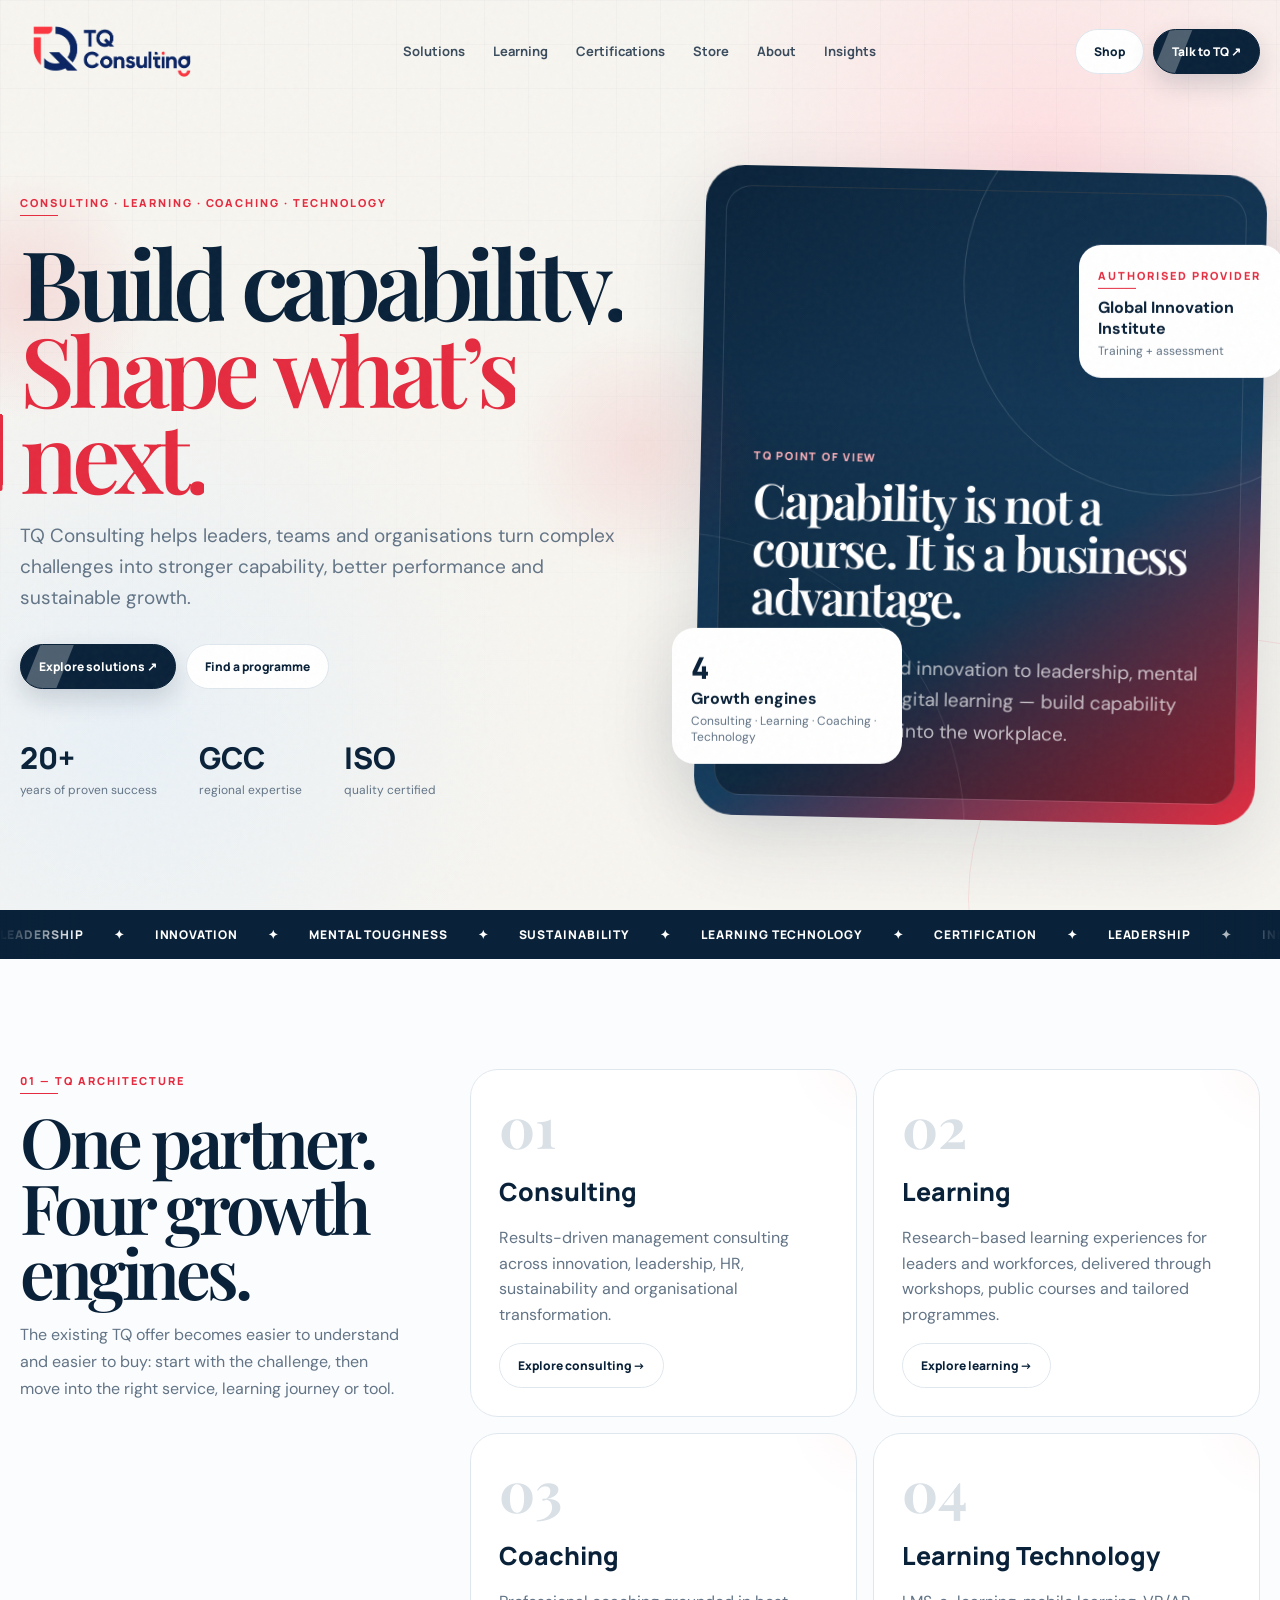
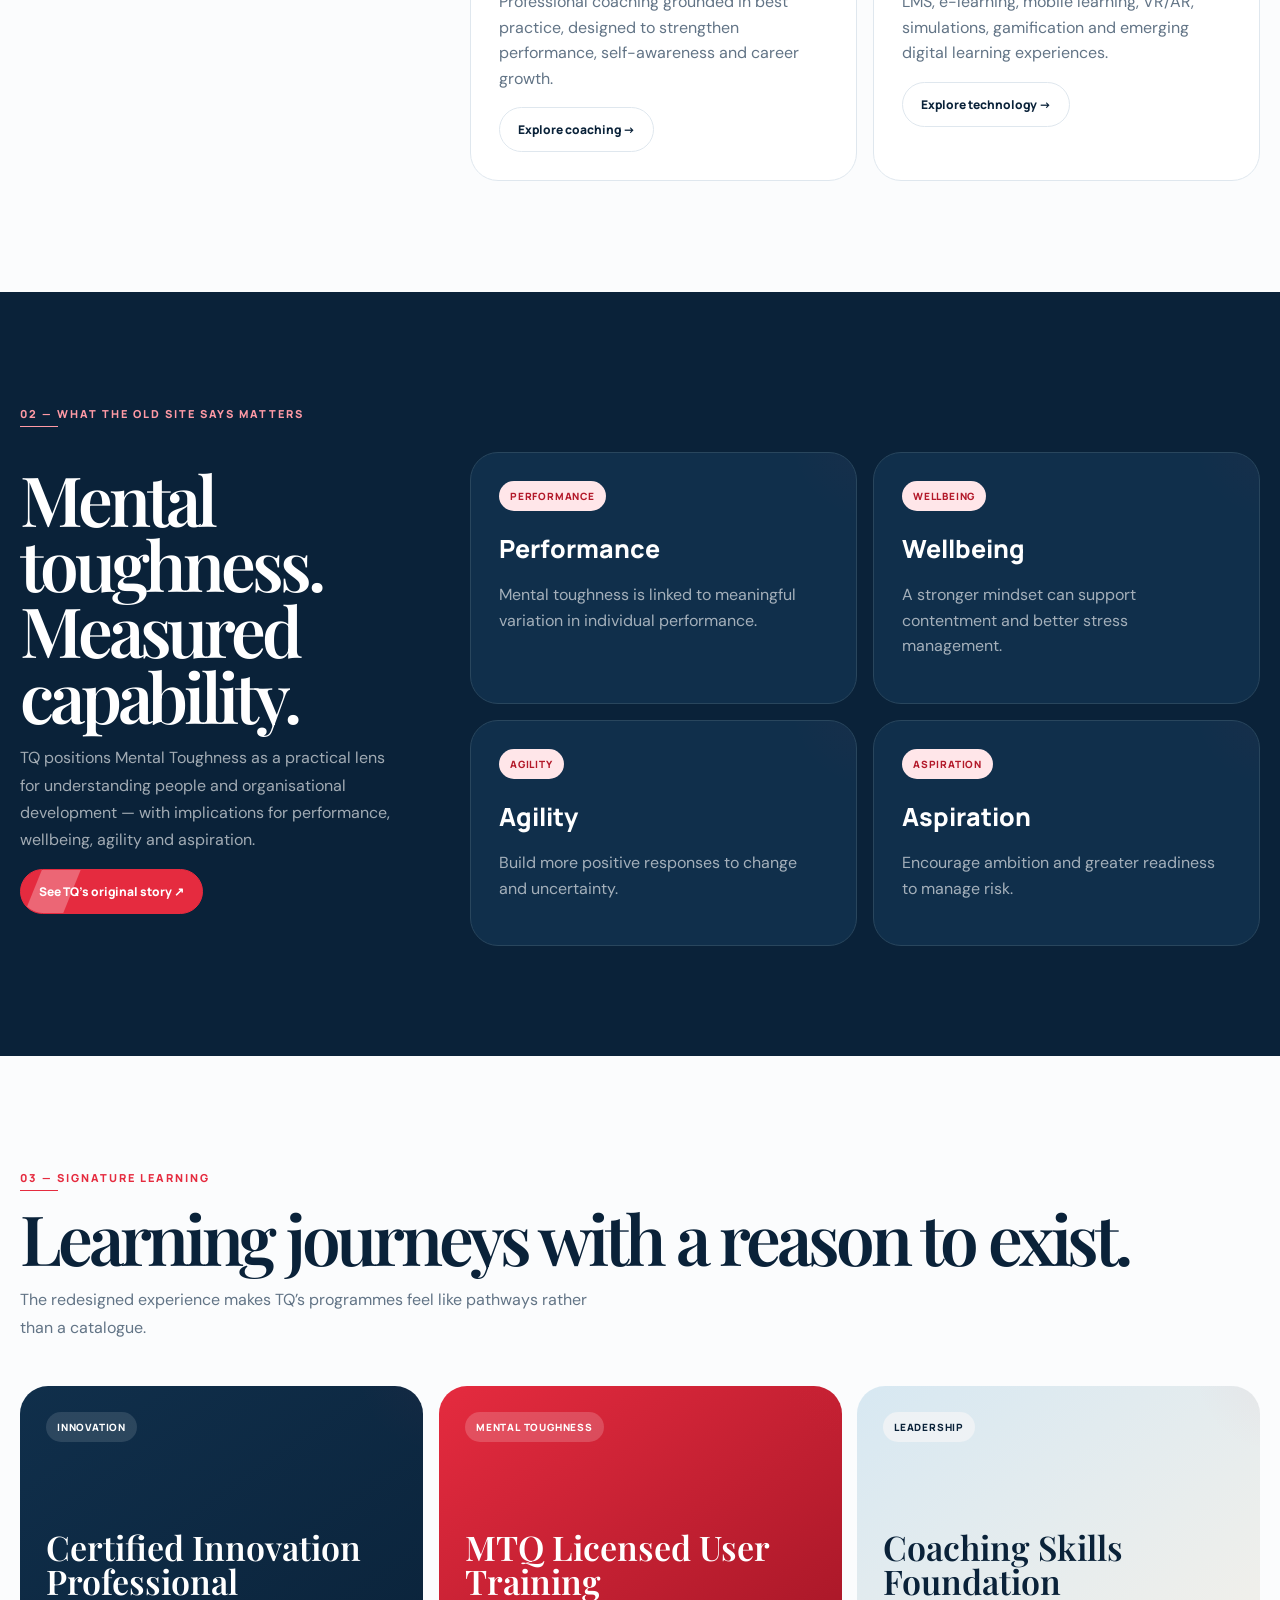
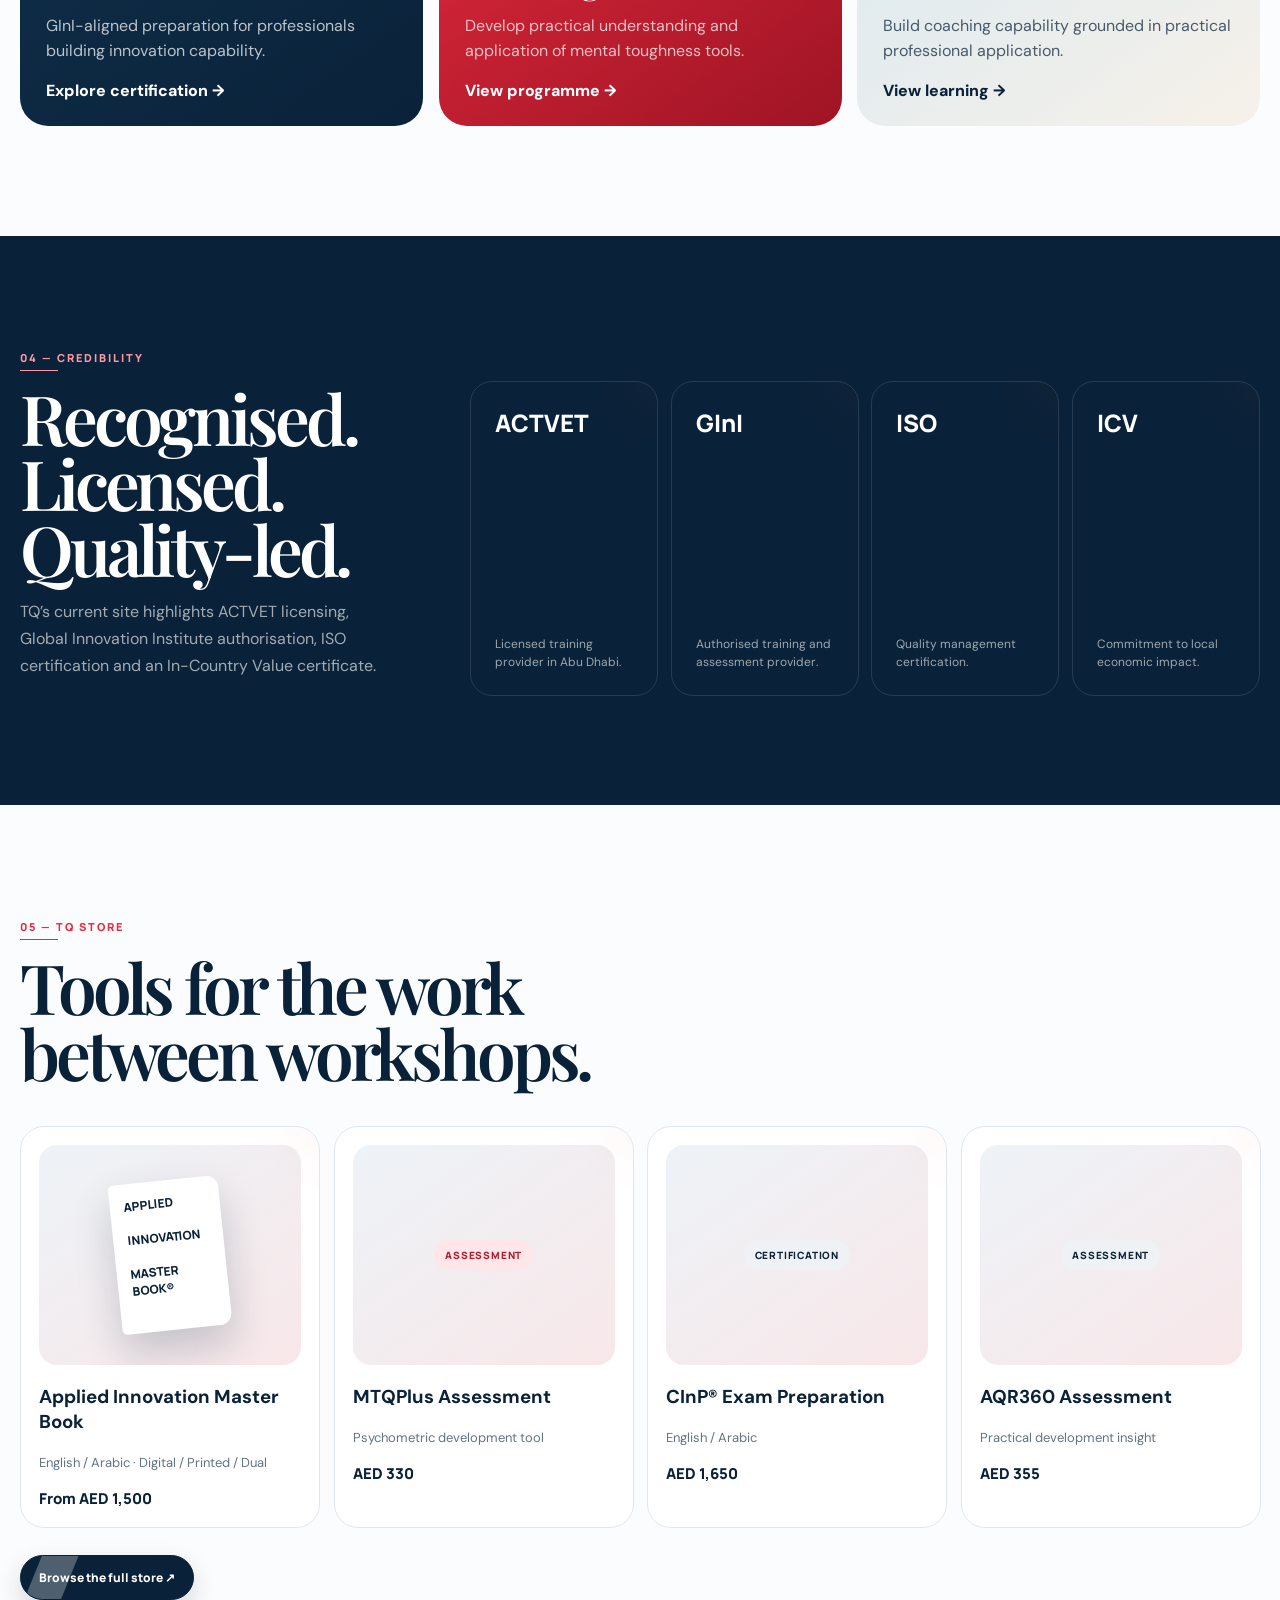
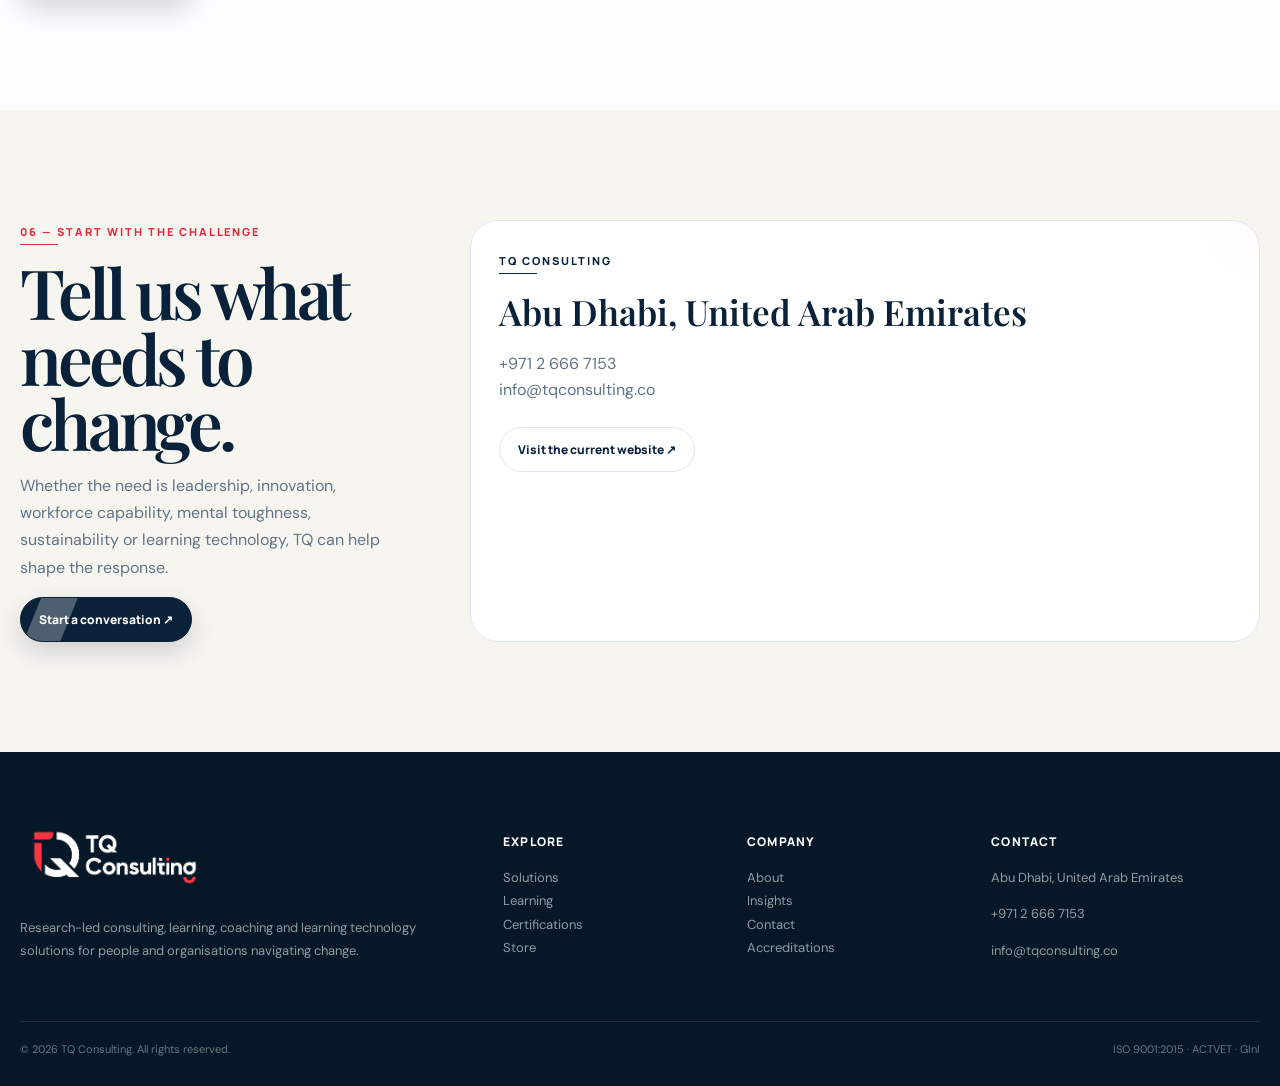
==== commit b0cf5715: "Add files via upload" ====
--- a/index.html
+++ b/index.html
@@ -1,4 +1,4 @@
-<!doctype html><html lang="en"><head><meta charset="utf-8"><meta name="viewport" content="width=device-width,initial-scale=1"><title>Build capability. Shape what’s next. | TQ Consulting</title><meta name="description" content="TQ Consulting — consulting, learning, coaching, certification and learning technology solutions."><link rel="stylesheet" href="assets/style.css"></head><body><header class="nav"><div class="wrap navin"><a class="brand" href="index.html"><img class="brandLogo brandLogoFull" src="assets/tq-logo.png" alt="TQ Consulting"></a><nav class="links"><a href="solutions.html">Solutions</a><a href="learning.html">Learning</a><a href="certifications.html">Certifications</a><a href="store.html">Store</a><a href="about.html">About</a><a href="insights.html">Insights</a></nav><div class="actions"><a class="btn ghost" href="store.html">Shop</a><a class="btn primary" href="contact.html">Talk to TQ ↗</a><button id="mobileMenu" class="btn ghost mobile">Menu</button></div></div></header><div class="menuPanel"><a href="solutions.html">Solutions</a><a href="learning.html">Learning</a><a href="certifications.html">Certifications</a><a href="store.html">Store</a><a href="about.html">About</a><a href="insights.html">Insights</a><a href="contact.html">Contact</a></div><main><section class="hero"><div class="grid"></div><div class="wrap hero-grid"><div><div class="eyebrow" style="color:var(--red)">Consulting · Learning · Coaching · Technology</div><h1>Build capability.<br><em>Shape what’s next.</em></h1><p>TQ Consulting helps leaders, teams and organisations turn complex challenges into stronger capability, better performance and sustainable growth.</p><div class="heroBtns"><a class="btn primary" href="solutions.html">Explore solutions ↗</a><a class="btn ghost" href="learning.html">Find a programme</a></div><div class="stats"><div class="stat"><b>20+</b><span>years of proven success</span></div><div class="stat"><b>GCC</b><span>regional expertise</span></div><div class="stat"><b>ISO</b><span>quality certified</span></div></div></div><div class="visual"><div class="visual-main"><div class="visual-inner"><div class="visual-label">TQ point of view</div><h2>Capability is not a course. It is a business advantage.</h2><p style="color:rgba(255,255,255,.7);max-width:470px">From strategy and innovation to leadership, mental toughness and digital learning — build capability that travels back into the workplace.</p></div></div><div class="floating float1"><div class="floatnum">4</div><b>Growth engines</b><div style="color:var(--muted);font-size:12px;margin-top:4px">Consulting · Learning · Coaching · Technology</div></div><div class="floating float2"><div class="eyebrow" style="color:var(--red)">Authorised provider</div><b style="display:block;margin-top:8px">Global Innovation Institute</b><div style="color:var(--muted);font-size:12px;margin-top:4px">Training + assessment</div></div></div></div></section><div class="marquee"><div class="track"><span>LEADERSHIP</span><span>✦</span><span>INNOVATION</span><span>✦</span><span>MENTAL TOUGHNESS</span><span>✦</span><span>SUSTAINABILITY</span><span>✦</span><span>LEARNING TECHNOLOGY</span><span>✦</span><span>CERTIFICATION</span><span>✦</span><span>LEADERSHIP</span><span>✦</span><span>INNOVATION</span><span>✦</span><span>MENTAL TOUGHNESS</span><span>✦</span><span>SUSTAINABILITY</span><span>✦</span></div></div>
+<!doctype html><html lang="en"><head><meta charset="utf-8"><meta name="viewport" content="width=device-width,initial-scale=1"><title>Build capability. Shape what’s next. | TQ Consulting</title><meta name="description" content="TQ Consulting — consulting, learning, coaching, certification and learning technology solutions."><link rel="stylesheet" href="assets/style.css"></head><body><header class="nav"><div class="wrap navin"><a class="brand" href="index.html"><img class="brandLogo brandLogoFull" src="assets/tq-logo.png" alt="TQ Consulting"></a><nav class="links"><a href="solutions.html">Solutions</a><a href="learning.html">Learning</a><a href="certifications.html">Certifications</a><a href="store.html">Store</a><a href="about.html">About</a><a href="insights.html">Insights</a></nav><div class="actions"><a class="btn ghost" href="store.html">Shop</a><a class="btn primary" href="contact.html">Talk to TQ ↗</a><button id="mobileMenu" class="btn ghost mobile">Menu</button></div></div></header><div class="menuPanel"><a href="solutions.html">Solutions</a><a href="learning.html">Learning</a><a href="certifications.html">Certifications</a><a href="store.html">Store</a><a href="about.html">About</a><a href="insights.html">Insights</a><a href="contact.html">Contact</a></div><main><section class="hero"><div class="grid"></div><div class="wrap hero-grid"><div><div class="eyebrow" style="color:var(--red)">Consulting · Learning · Coaching · Technology</div><h1>Build capability.<br><em>Shape what’s next.</em></h1><p>TQ Consulting helps leaders, teams and organisations turn complex challenges into stronger capability, better performance and sustainable growth.</p><div class="heroBtns"><a class="btn primary" href="solutions.html">Explore solutions ↗</a><a class="btn ghost" href="learning.html">Find a programme</a></div><div class="stats"><div class="stat"><b>20+</b><span>years of proven success</span></div><div class="stat"><b>GCC</b><span>regional expertise</span></div><div class="stat"><b>ISO</b><span>quality certified</span></div></div></div><div class="visual"><div class="visual-main" data-parallax="0.045"><div class="visual-inner"><div class="visual-label">TQ point of view</div><h2>Capability is not a course. It is a business advantage.</h2><p style="color:rgba(255,255,255,.7);max-width:470px">From strategy and innovation to leadership, mental toughness and digital learning — build capability that travels back into the workplace.</p></div></div><div class="floating float1" data-parallax="0.025"><div class="floatnum">4</div><b>Growth engines</b><div style="color:var(--muted);font-size:12px;margin-top:4px">Consulting · Learning · Coaching · Technology</div></div><div class="floating float2" data-parallax="0.035"><div class="eyebrow" style="color:var(--red)">Authorised provider</div><b style="display:block;margin-top:8px">Global Innovation Institute</b><div style="color:var(--muted);font-size:12px;margin-top:4px">Training + assessment</div></div></div></div></section><div class="marquee"><div class="track"><span>LEADERSHIP</span><span>✦</span><span>INNOVATION</span><span>✦</span><span>MENTAL TOUGHNESS</span><span>✦</span><span>SUSTAINABILITY</span><span>✦</span><span>LEARNING TECHNOLOGY</span><span>✦</span><span>CERTIFICATION</span><span>✦</span><span>LEADERSHIP</span><span>✦</span><span>INNOVATION</span><span>✦</span><span>MENTAL TOUGHNESS</span><span>✦</span><span>SUSTAINABILITY</span><span>✦</span></div></div>
 <section><div class="wrap split"><div class="reveal"><div class="eyebrow" style="color:var(--red)">01 — TQ architecture</div><h2 class="h2">One partner.<br>Four growth engines.</h2><p class="lead">The existing TQ offer becomes easier to understand and easier to buy: start with the challenge, then move into the right service, learning journey or tool.</p></div><div class="cards"><article class="card reveal"><div class="num">01</div><h3>Consulting</h3><p>Results-driven management consulting across innovation, leadership, HR, sustainability and organisational transformation.</p><a class="btn ghost" href="solutions.html">Explore consulting →</a></article><article class="card reveal"><div class="num">02</div><h3>Learning</h3><p>Research-based learning experiences for leaders and workforces, delivered through workshops, public courses and tailored programmes.</p><a class="btn ghost" href="learning.html">Explore learning →</a></article><article class="card reveal"><div class="num">03</div><h3>Coaching</h3><p>Professional coaching grounded in best practice, designed to strengthen performance, self-awareness and career growth.</p><a class="btn ghost" href="solutions.html#coaching">Explore coaching →</a></article><article class="card reveal"><div class="num">04</div><h3>Learning Technology</h3><p>LMS, e-learning, mobile learning, VR/AR, simulations, gamification and emerging digital learning experiences.</p><a class="btn ghost" href="solutions.html#technology">Explore technology →</a></article></div></div></section>
 <section class="dark"><div class="wrap"><div class="eyebrow" style="color:#ff9aa5">02 — What the old site says matters</div><div class="split" style="margin-top:25px"><div><h2 class="h2">Mental toughness.<br>Measured capability.</h2><p class="lead">TQ positions Mental Toughness as a practical lens for understanding people and organisational development — with implications for performance, wellbeing, agility and aspiration.</p><a class="btn red" href="https://www.tqconsulting.co/" target="_blank">See TQ’s original story ↗</a></div><div class="cards"><div class="card" style="background:#102f4b;border-color:#29465d;color:#fff"><span class="pill redpill">Performance</span><h3>Performance</h3><p class="muted">Mental toughness is linked to meaningful variation in individual performance.</p></div><div class="card" style="background:#102f4b;border-color:#29465d;color:#fff"><span class="pill redpill">Wellbeing</span><h3>Wellbeing</h3><p class="muted">A stronger mindset can support contentment and better stress management.</p></div><div class="card" style="background:#102f4b;border-color:#29465d;color:#fff"><span class="pill redpill">Agility</span><h3>Agility</h3><p class="muted">Build more positive responses to change and uncertainty.</p></div><div class="card" style="background:#102f4b;border-color:#29465d;color:#fff"><span class="pill redpill">Aspiration</span><h3>Aspiration</h3><p class="muted">Encourage ambition and greater readiness to manage risk.</p></div></div></div></div></section>
 <section><div class="wrap"><div class="eyebrow" style="color:var(--red)">03 — Signature learning</div><h2 class="h2">Learning journeys with a reason to exist.</h2><p class="lead">The redesigned experience makes TQ’s programmes feel like pathways rather than a catalogue.</p><div class="programs"><article class="program reveal"><div class="pill" style="background:rgba(255,255,255,.12);color:#fff">Innovation</div><div class="bottom"><h3>Certified Innovation Professional</h3><p>GInI-aligned preparation for professionals building innovation capability.</p><a href="certifications.html" style="font-weight:800">Explore certification →</a></div></article><article class="program reveal"><div class="pill" style="background:rgba(255,255,255,.18);color:#fff">Mental Toughness</div><div class="bottom"><h3>MTQ Licensed User Training</h3><p>Develop practical understanding and application of mental toughness tools.</p><a href="store.html" style="font-weight:800">View programme →</a></div></article><article class="program reveal"><div class="pill">Leadership</div><div class="bottom"><h3>Coaching Skills Foundation</h3><p>Build coaching capability grounded in practical professional application.</p><a href="learning.html" style="font-weight:800">View learning →</a></div></article></div></div></section>
--- a/assets/style.css
+++ b/assets/style.css
@@ -152,3 +152,84 @@
 @media (max-width:380px){
   .nav .brandLogoFull{width:132px}
 }
+
+
+/* =========================================================
+   TQ MOTION SYSTEM — premium, lively, restrained
+   ========================================================= */
+:root{--motion-ease:cubic-bezier(.16,1,.3,1);--motion-spring:cubic-bezier(.22,1,.36,1)}
+body{cursor:default}
+body::before{content:"";position:fixed;inset:0;pointer-events:none;z-index:9998;opacity:.035;background-image:url("data:image/svg+xml,%3Csvg viewBox='0 0 180 180' xmlns='http://www.w3.org/2000/svg'%3E%3Cfilter id='n'%3E%3CfeTurbulence type='fractalNoise' baseFrequency='.9' numOctaves='3' stitchTiles='stitch'/%3E%3C/filter%3E%3Crect width='100%25' height='100%25' filter='url(%23n)' opacity='.8'/%3E%3C/svg%3E")}
+.motion-progress{position:fixed;top:0;left:0;width:100%;height:3px;background:var(--red);transform:scaleX(0);transform-origin:left center;z-index:1001;box-shadow:0 0 18px rgba(229,43,63,.45)}
+.cursor-glow{position:fixed;left:0;top:0;width:260px;height:260px;border-radius:50%;pointer-events:none;z-index:0;background:radial-gradient(circle,rgba(229,43,63,.10),rgba(229,43,63,0) 68%);transform:translate(-50%,-50%);opacity:0;transition:opacity .35s ease}
+.has-cursor-glow .cursor-glow{opacity:1}
+.hero,.pagehero{isolation:isolate}
+.hero .grid{animation:gridDrift 26s linear infinite}
+@keyframes gridDrift{to{background-position:44px 44px}}
+.hero::after,.pagehero::after{content:"";position:absolute;width:520px;height:520px;border:1px solid rgba(229,43,63,.10);border-radius:50%;right:-210px;bottom:-250px;animation:orbital 22s linear infinite;z-index:-1}
+.hero::before,.pagehero::before{content:"";position:absolute;width:260px;height:260px;border-radius:50%;background:radial-gradient(circle,rgba(229,43,63,.12),transparent 68%);left:-100px;top:18%;animation:floatOrb 8s ease-in-out infinite;z-index:-1}
+@keyframes orbital{to{transform:rotate(360deg)}}
+@keyframes floatOrb{50%{transform:translate(45px,-30px) scale(1.08)}}
+.visual-main{will-change:transform;transition:transform .2s var(--motion-spring),box-shadow .4s ease}
+.visual-main::before{animation:spinSlow 18s linear infinite}
+.visual-main::after{animation:spinSlow 26s linear reverse infinite}
+@keyframes spinSlow{to{transform:rotate(360deg)}}
+.floating{will-change:transform;animation:floatCard 5s ease-in-out infinite}
+.float2{animation-delay:-2.2s;animation-duration:6.5s}
+@keyframes floatCard{0%,100%{transform:translate3d(0,0,0) rotate(0deg)}50%{transform:translate3d(0,-12px,0) rotate(1deg)}}
+.track{will-change:transform}
+.marquee{position:relative}
+.marquee::before,.marquee::after{content:"";position:absolute;top:0;bottom:0;width:80px;z-index:2;pointer-events:none}
+.marquee::before{left:0;background:linear-gradient(90deg,var(--ink),transparent)}
+.marquee::after{right:0;background:linear-gradient(270deg,var(--ink),transparent)}
+.card,.program,.product,.article,.logoBox{position:relative;overflow:hidden;will-change:transform}
+.card::after,.program::after,.product::after,.article::after,.logoBox::after{content:"";position:absolute;width:170px;height:170px;border-radius:50%;background:radial-gradient(circle,rgba(229,43,63,.11),transparent 68%);right:-100px;top:-100px;transition:transform .7s var(--motion-spring),opacity .5s ease;opacity:.35;pointer-events:none}
+.card:hover::after,.program:hover::after,.product:hover::after,.article:hover::after,.logoBox:hover::after{transform:translate(-30px,30px) scale(1.25);opacity:.75}
+.card,.program,.product,.article,.logoBox{transition:transform .55s var(--motion-spring),box-shadow .55s ease,border-color .35s ease}
+.card:hover,.product:hover,.article:hover{transform:translateY(-10px) rotateX(1deg) rotateY(-1deg);box-shadow:0 30px 90px rgba(10,34,57,.14)}
+.program:hover,.logoBox:hover{transform:translateY(-9px) scale(1.015)}
+.btn{position:relative;overflow:hidden;isolation:isolate}
+.btn::after{content:"";position:absolute;inset:-80% 40%;background:rgba(255,255,255,.28);transform:rotate(22deg) translateX(-150%);transition:transform .7s var(--motion-ease);z-index:-1}
+.btn:hover::after{transform:rotate(22deg) translateX(250%)}
+.btn .arrow,.btn svg{transition:transform .35s var(--motion-spring)}
+.btn:hover svg{transform:translateX(4px)}
+.eyebrow{position:relative;display:inline-block}
+.eyebrow::after{content:"";display:block;width:0;height:1px;background:currentColor;margin-top:7px;transition:width .65s var(--motion-ease)}
+section.in-view .eyebrow::after,.pagehero.in-view .eyebrow::after{width:38px}
+.reveal{transition-property:opacity,transform,filter!important;filter:blur(5px)}
+.reveal.motion-visible{filter:blur(0)}
+.split>.reveal:nth-child(1){transition-delay:.04s!important}
+.cards .reveal:nth-child(2),.programs .reveal:nth-child(2),.productgrid .reveal:nth-child(2),.articles .reveal:nth-child(2){transition-delay:.08s!important}
+.cards .reveal:nth-child(3),.programs .reveal:nth-child(3),.productgrid .reveal:nth-child(3),.articles .reveal:nth-child(3){transition-delay:.14s!important}
+.cards .reveal:nth-child(4),.productgrid .reveal:nth-child(4){transition-delay:.20s!important}
+.number-pop{display:inline-block;transform:translateY(12px);opacity:.2;transition:transform 1s var(--motion-ease),opacity 1s ease}
+.number-pop.counted{transform:none;opacity:1}
+.section-marker{position:absolute;left:0;top:50%;width:5px;height:72px;border-radius:10px;background:var(--red);transform:translate(-50%,-50%) scaleY(0);transform-origin:center;transition:transform .9s var(--motion-ease)}
+section.in-view .section-marker{transform:translate(-50%,-50%) scaleY(1)}
+[data-parallax]{will-change:transform}
+.hero h1 .word{display:inline-block;overflow:hidden;vertical-align:bottom}
+.hero h1 .word>span{display:inline-block;transform:translateY(110%);animation:titleRise 1s var(--motion-ease) forwards}
+.hero h1 .word:nth-child(2)>span{animation-delay:.08s}
+.hero h1 .word:nth-child(3)>span{animation-delay:.16s}
+@keyframes titleRise{to{transform:none}}
+.pagehero h1{animation:pageTitleIn 1s var(--motion-ease) both}
+@keyframes pageTitleIn{from{opacity:0;transform:translateY(30px);filter:blur(8px)}to{opacity:1;transform:none;filter:none}}
+.magnetic{transition:transform .25s var(--motion-spring)}
+.nav .brandLogoFull{transition:transform .45s var(--motion-spring)}
+.nav .brandLogoFull:hover{transform:translateY(-1px) scale(1.02)}
+.nav.scrolled .brandLogoFull{transform:scale(.94)}
+.menuPanel.open{animation:menuIn .45s var(--motion-ease) both;transform-origin:top right}
+@keyframes menuIn{from{opacity:0;transform:translateY(-10px) scale(.97)}to{opacity:1;transform:none}}
+.toast.show{animation:toastIn .45s var(--motion-spring) both}
+@keyframes toastIn{from{opacity:0;transform:translateY(18px) scale(.97)}to{opacity:1;transform:none}}
+.footer .brandLogoFull{transition:transform .5s var(--motion-spring)}
+.footer .brandLogoFull:hover{transform:translateY(-3px)}
+@media (max-width:1000px){
+  .cursor-glow{display:none}.hero::after,.pagehero::after{width:380px;height:380px}.card:hover,.product:hover,.article:hover{transform:translateY(-6px)}
+}
+@media (max-width:650px){
+  body::before{opacity:.025}.hero::after,.pagehero::after{width:260px;height:260px;right:-150px;bottom:-120px}.hero::before{width:190px;height:190px}.floating{animation-duration:6.5s}.marquee::before,.marquee::after{width:35px}.btn:hover{transform:none}.card:hover,.program:hover,.product:hover,.article:hover,.logoBox:hover{transform:translateY(-4px)}
+}
+@media (prefers-reduced-motion:reduce){
+  body::before,.hero .grid,.hero::after,.pagehero::after,.hero::before,.visual-main::before,.visual-main::after,.floating,.track,.hero h1 .word>span,.pagehero h1{animation:none!important}.cursor-glow{display:none}.card,.program,.product,.article,.logoBox,.btn,.nav .brandLogoFull{transition:none!important}.reveal{filter:none!important}
+}
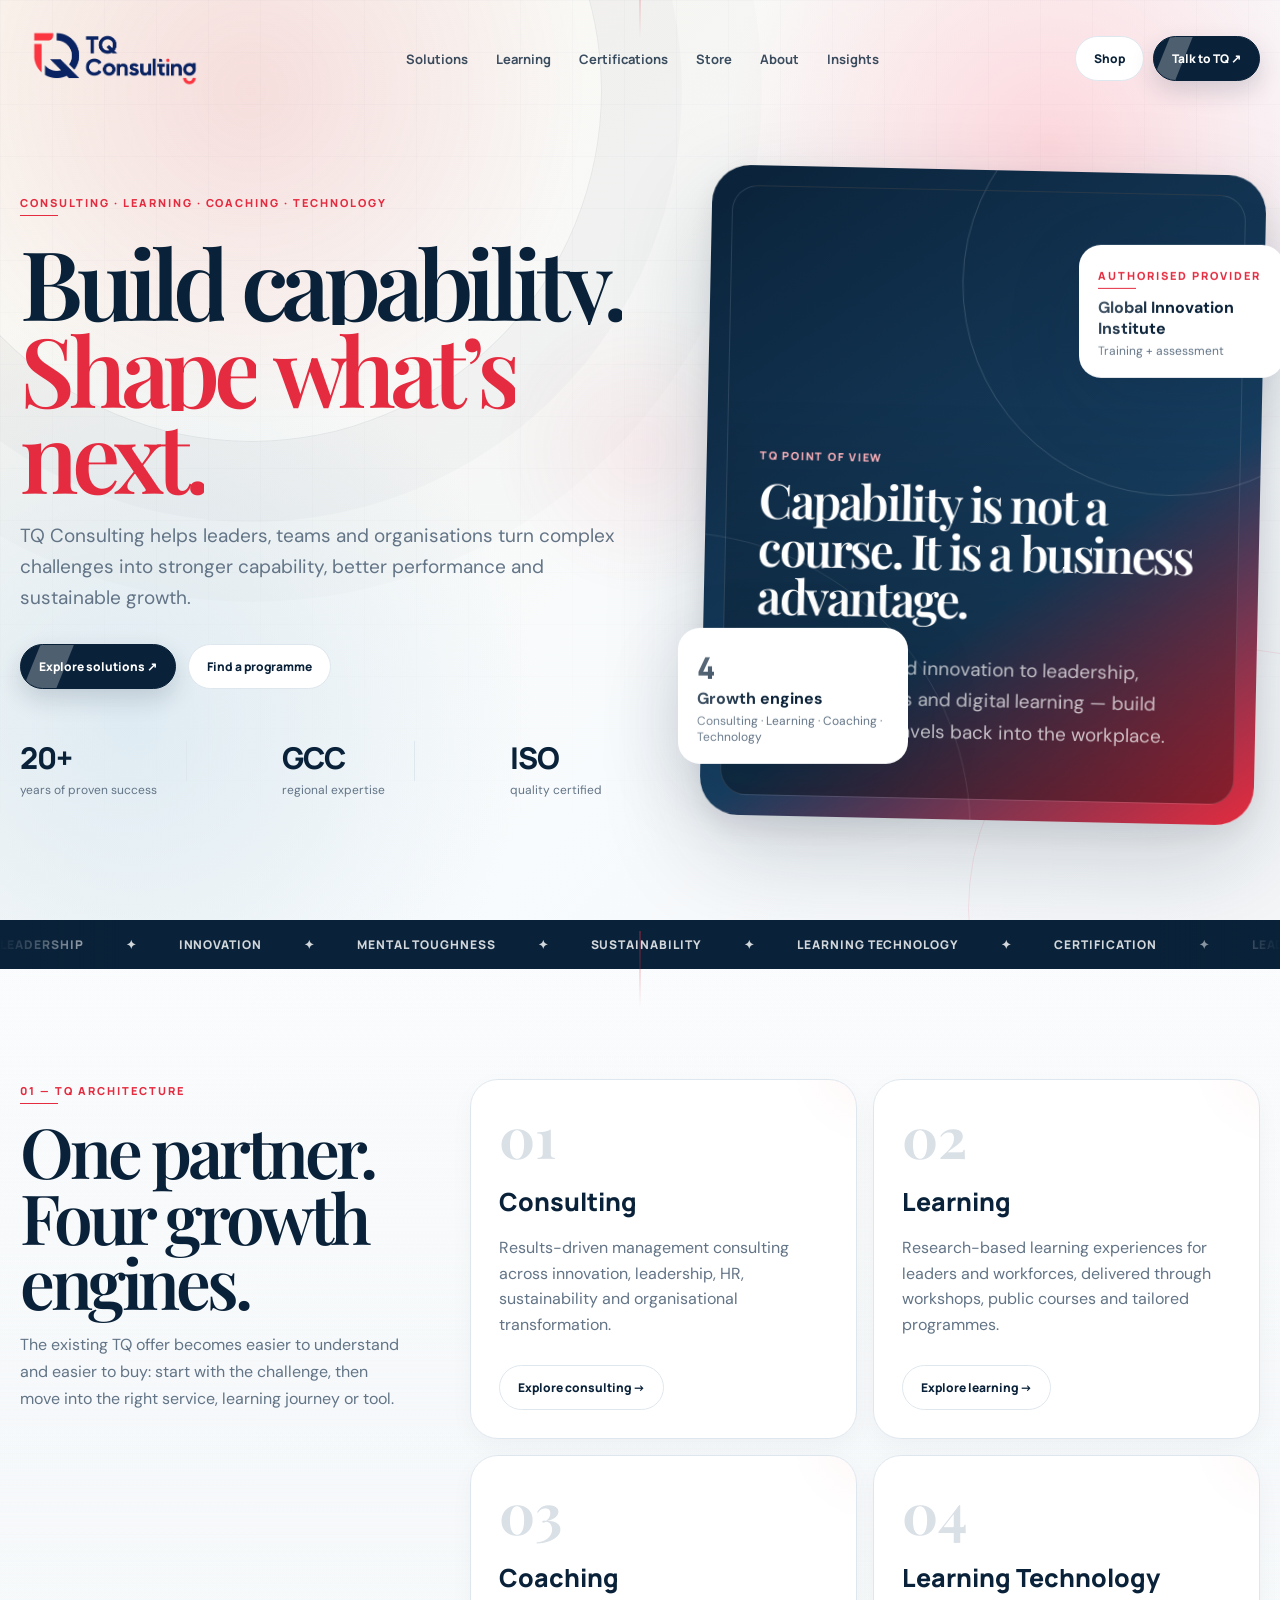
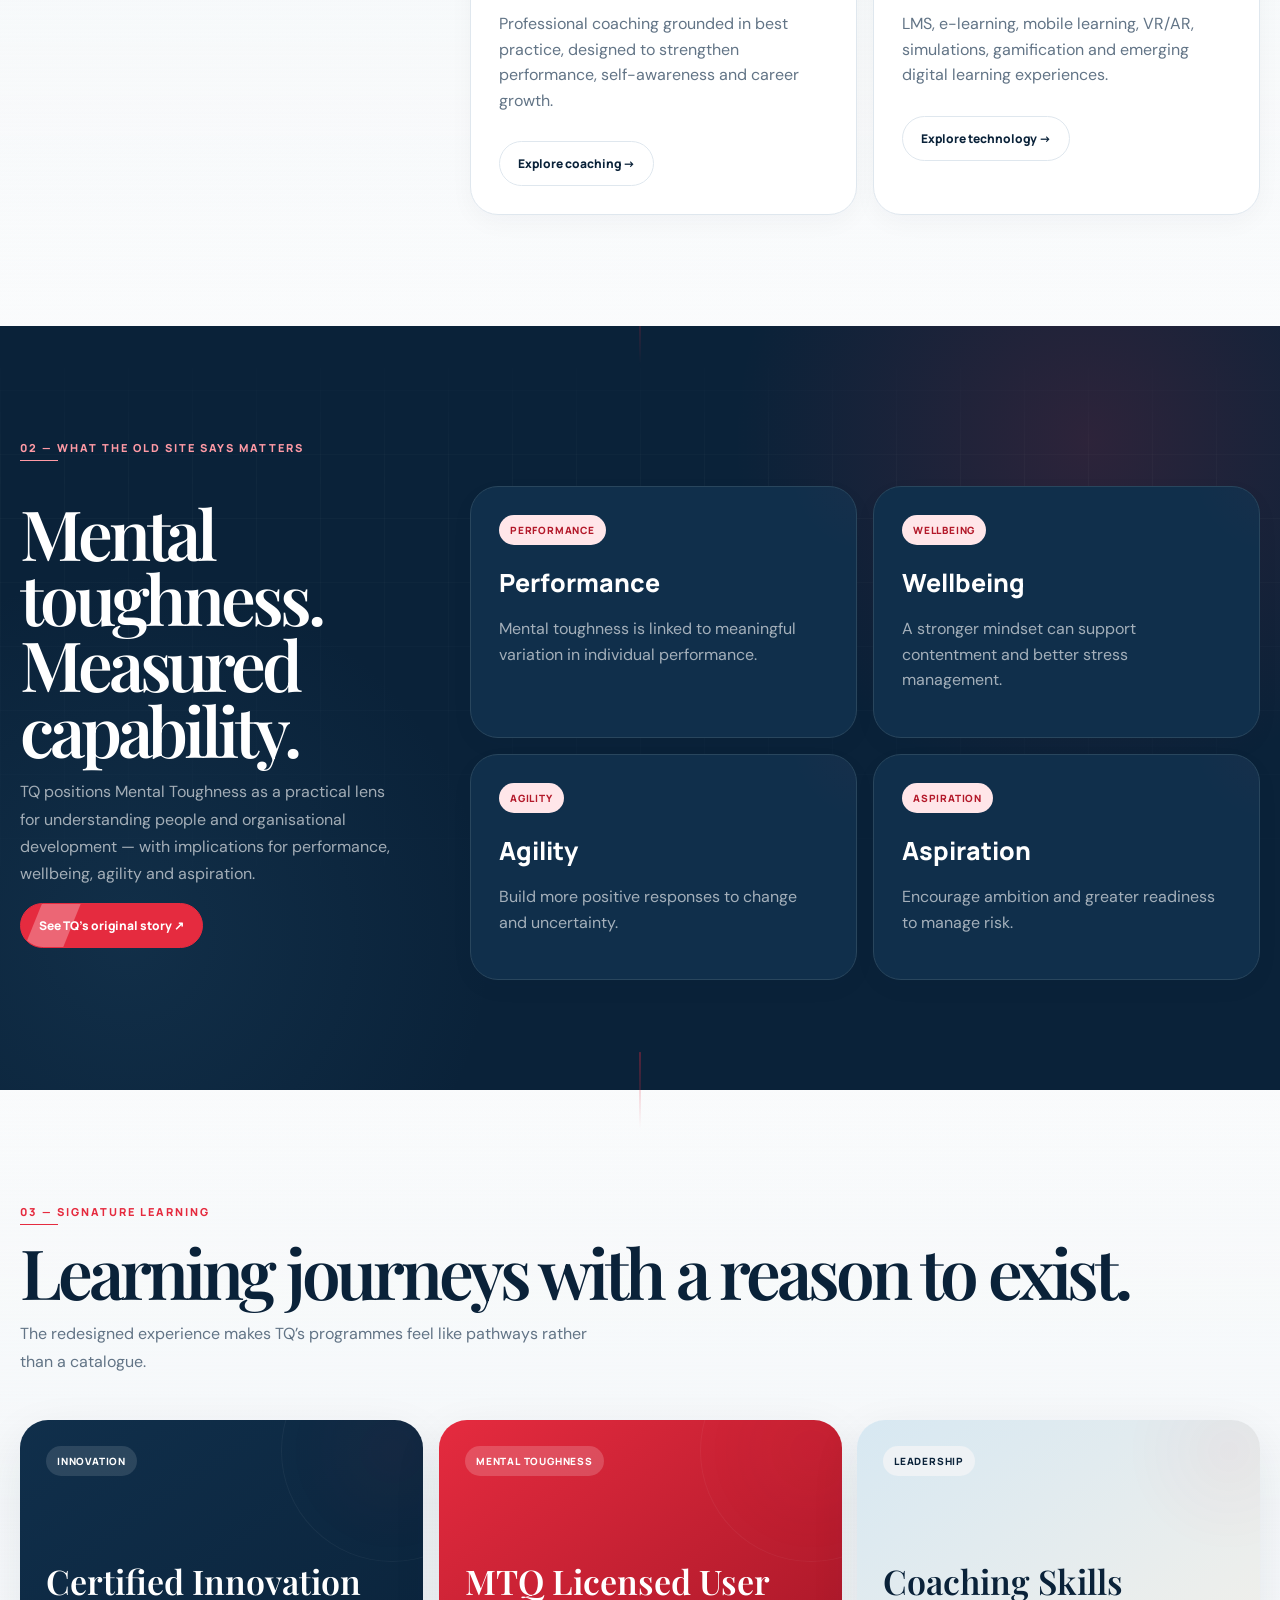
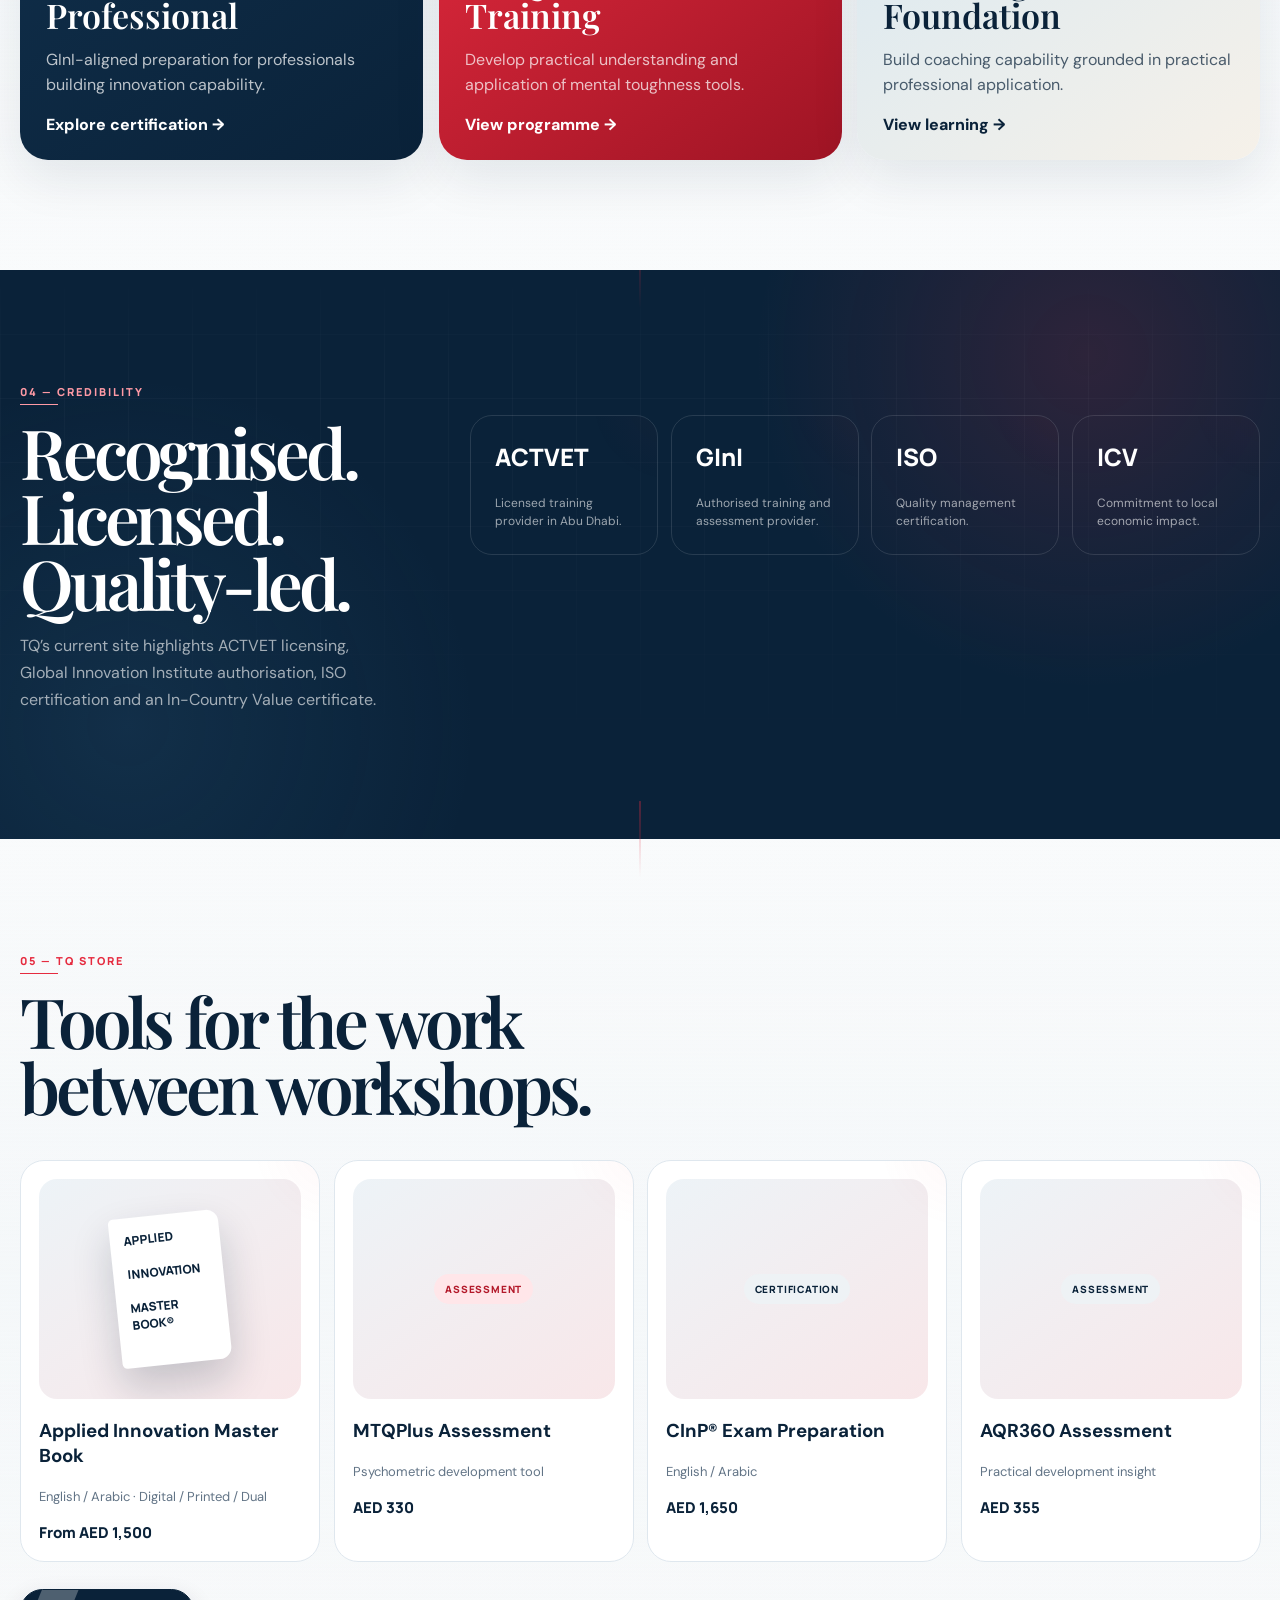
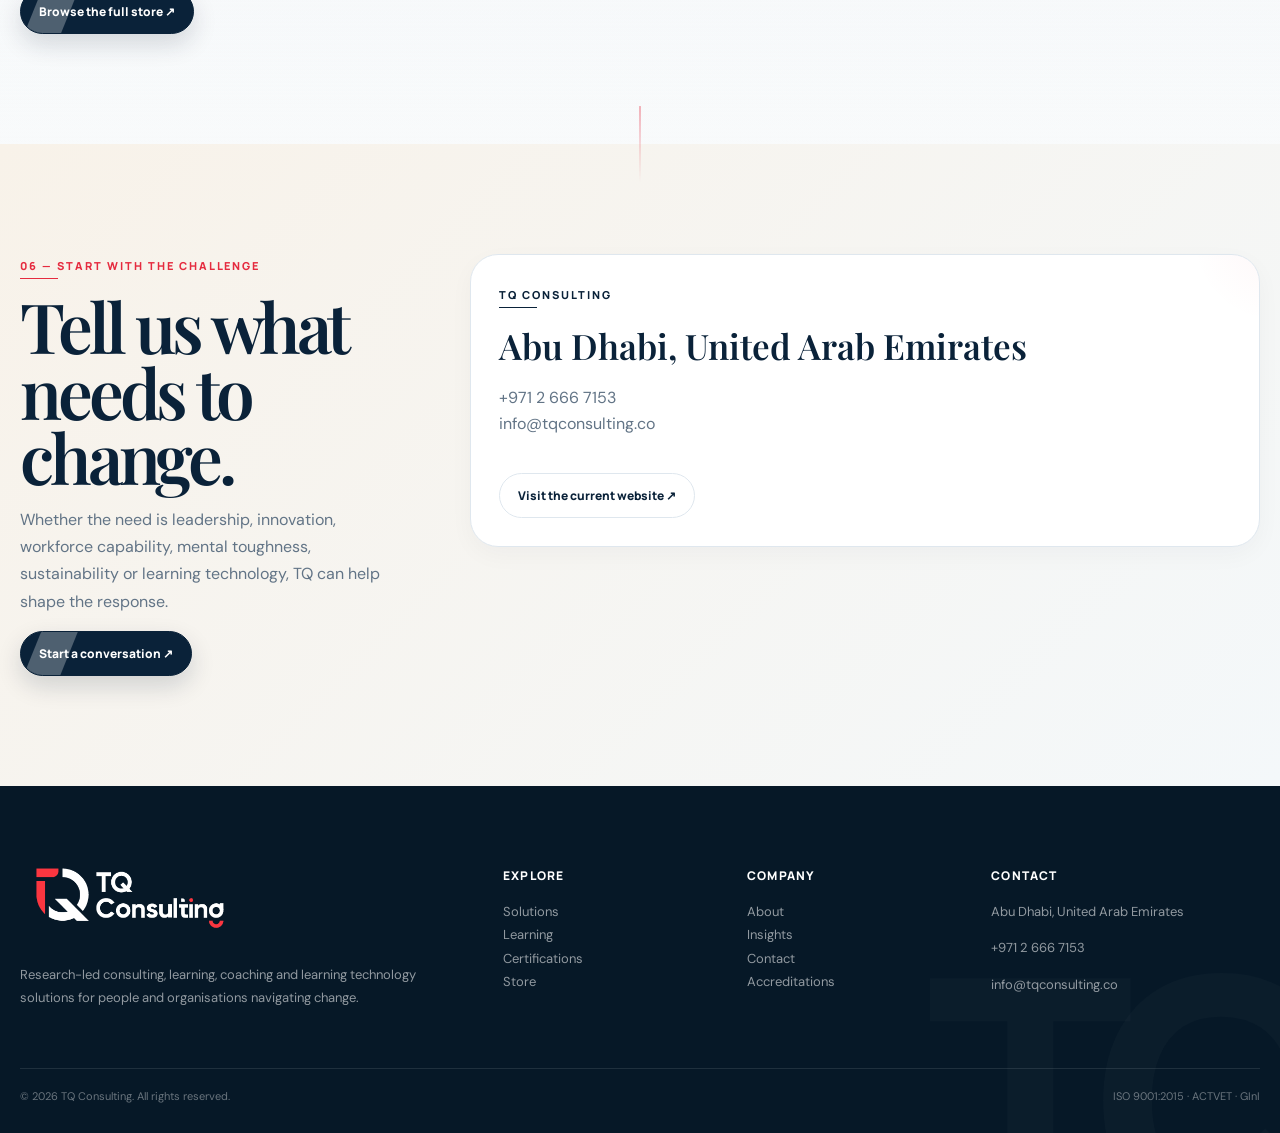
==== commit 9a0de48e: "Add files via upload" ====
--- a/index.html
+++ b/index.html
@@ -1,4 +1,4 @@
-<!doctype html><html lang="en"><head><meta charset="utf-8"><meta name="viewport" content="width=device-width,initial-scale=1"><title>Build capability. Shape what’s next. | TQ Consulting</title><meta name="description" content="TQ Consulting — consulting, learning, coaching, certification and learning technology solutions."><link rel="stylesheet" href="assets/style.css"></head><body><header class="nav"><div class="wrap navin"><a class="brand" href="index.html"><img class="brandLogo brandLogoFull" src="assets/tq-logo.png" alt="TQ Consulting"></a><nav class="links"><a href="solutions.html">Solutions</a><a href="learning.html">Learning</a><a href="certifications.html">Certifications</a><a href="store.html">Store</a><a href="about.html">About</a><a href="insights.html">Insights</a></nav><div class="actions"><a class="btn ghost" href="store.html">Shop</a><a class="btn primary" href="contact.html">Talk to TQ ↗</a><button id="mobileMenu" class="btn ghost mobile">Menu</button></div></div></header><div class="menuPanel"><a href="solutions.html">Solutions</a><a href="learning.html">Learning</a><a href="certifications.html">Certifications</a><a href="store.html">Store</a><a href="about.html">About</a><a href="insights.html">Insights</a><a href="contact.html">Contact</a></div><main><section class="hero"><div class="grid"></div><div class="wrap hero-grid"><div><div class="eyebrow" style="color:var(--red)">Consulting · Learning · Coaching · Technology</div><h1>Build capability.<br><em>Shape what’s next.</em></h1><p>TQ Consulting helps leaders, teams and organisations turn complex challenges into stronger capability, better performance and sustainable growth.</p><div class="heroBtns"><a class="btn primary" href="solutions.html">Explore solutions ↗</a><a class="btn ghost" href="learning.html">Find a programme</a></div><div class="stats"><div class="stat"><b>20+</b><span>years of proven success</span></div><div class="stat"><b>GCC</b><span>regional expertise</span></div><div class="stat"><b>ISO</b><span>quality certified</span></div></div></div><div class="visual"><div class="visual-main" data-parallax="0.045"><div class="visual-inner"><div class="visual-label">TQ point of view</div><h2>Capability is not a course. It is a business advantage.</h2><p style="color:rgba(255,255,255,.7);max-width:470px">From strategy and innovation to leadership, mental toughness and digital learning — build capability that travels back into the workplace.</p></div></div><div class="floating float1" data-parallax="0.025"><div class="floatnum">4</div><b>Growth engines</b><div style="color:var(--muted);font-size:12px;margin-top:4px">Consulting · Learning · Coaching · Technology</div></div><div class="floating float2" data-parallax="0.035"><div class="eyebrow" style="color:var(--red)">Authorised provider</div><b style="display:block;margin-top:8px">Global Innovation Institute</b><div style="color:var(--muted);font-size:12px;margin-top:4px">Training + assessment</div></div></div></div></section><div class="marquee"><div class="track"><span>LEADERSHIP</span><span>✦</span><span>INNOVATION</span><span>✦</span><span>MENTAL TOUGHNESS</span><span>✦</span><span>SUSTAINABILITY</span><span>✦</span><span>LEARNING TECHNOLOGY</span><span>✦</span><span>CERTIFICATION</span><span>✦</span><span>LEADERSHIP</span><span>✦</span><span>INNOVATION</span><span>✦</span><span>MENTAL TOUGHNESS</span><span>✦</span><span>SUSTAINABILITY</span><span>✦</span></div></div>
+<!doctype html><html lang="en"><head><meta charset="utf-8"><meta name="viewport" content="width=device-width,initial-scale=1"><title>Build capability. Shape what’s next. | TQ Consulting</title><meta name="description" content="TQ Consulting — consulting, learning, coaching, certification and learning technology solutions."><link rel="stylesheet" href="assets/style.css"></head><body class="tq-site"><header class="nav"><div class="wrap navin"><a class="brand" href="index.html"><img class="brandLogo brandLogoFull" src="assets/tq-logo.png" alt="TQ Consulting"></a><nav class="links"><a href="solutions.html">Solutions</a><a href="learning.html">Learning</a><a href="certifications.html">Certifications</a><a href="store.html">Store</a><a href="about.html">About</a><a href="insights.html">Insights</a></nav><div class="actions"><a class="btn ghost" href="store.html">Shop</a><a class="btn primary" href="contact.html">Talk to TQ ↗</a><button id="mobileMenu" class="btn ghost mobile">Menu</button></div></div></header><div class="menuPanel"><a href="solutions.html">Solutions</a><a href="learning.html">Learning</a><a href="certifications.html">Certifications</a><a href="store.html">Store</a><a href="about.html">About</a><a href="insights.html">Insights</a><a href="contact.html">Contact</a></div><main><section class="hero"><div class="grid"></div><div class="wrap hero-grid"><div><div class="eyebrow" style="color:var(--red)">Consulting · Learning · Coaching · Technology</div><h1>Build capability.<br><em>Shape what’s next.</em></h1><p>TQ Consulting helps leaders, teams and organisations turn complex challenges into stronger capability, better performance and sustainable growth.</p><div class="heroBtns"><a class="btn primary" href="solutions.html">Explore solutions ↗</a><a class="btn ghost" href="learning.html">Find a programme</a></div><div class="stats"><div class="stat"><b>20+</b><span>years of proven success</span></div><div class="stat"><b>GCC</b><span>regional expertise</span></div><div class="stat"><b>ISO</b><span>quality certified</span></div></div></div><div class="visual"><div class="visual-main" data-parallax="0.045"><div class="visual-inner"><div class="visual-label">TQ point of view</div><h2>Capability is not a course. It is a business advantage.</h2><p style="color:rgba(255,255,255,.7);max-width:470px">From strategy and innovation to leadership, mental toughness and digital learning — build capability that travels back into the workplace.</p></div></div><div class="floating float1" data-parallax="0.025"><div class="floatnum">4</div><b>Growth engines</b><div style="color:var(--muted);font-size:12px;margin-top:4px">Consulting · Learning · Coaching · Technology</div></div><div class="floating float2" data-parallax="0.035"><div class="eyebrow" style="color:var(--red)">Authorised provider</div><b style="display:block;margin-top:8px">Global Innovation Institute</b><div style="color:var(--muted);font-size:12px;margin-top:4px">Training + assessment</div></div></div></div></section><div class="marquee"><div class="track"><span>LEADERSHIP</span><span>✦</span><span>INNOVATION</span><span>✦</span><span>MENTAL TOUGHNESS</span><span>✦</span><span>SUSTAINABILITY</span><span>✦</span><span>LEARNING TECHNOLOGY</span><span>✦</span><span>CERTIFICATION</span><span>✦</span><span>LEADERSHIP</span><span>✦</span><span>INNOVATION</span><span>✦</span><span>MENTAL TOUGHNESS</span><span>✦</span><span>SUSTAINABILITY</span><span>✦</span></div></div>
 <section><div class="wrap split"><div class="reveal"><div class="eyebrow" style="color:var(--red)">01 — TQ architecture</div><h2 class="h2">One partner.<br>Four growth engines.</h2><p class="lead">The existing TQ offer becomes easier to understand and easier to buy: start with the challenge, then move into the right service, learning journey or tool.</p></div><div class="cards"><article class="card reveal"><div class="num">01</div><h3>Consulting</h3><p>Results-driven management consulting across innovation, leadership, HR, sustainability and organisational transformation.</p><a class="btn ghost" href="solutions.html">Explore consulting →</a></article><article class="card reveal"><div class="num">02</div><h3>Learning</h3><p>Research-based learning experiences for leaders and workforces, delivered through workshops, public courses and tailored programmes.</p><a class="btn ghost" href="learning.html">Explore learning →</a></article><article class="card reveal"><div class="num">03</div><h3>Coaching</h3><p>Professional coaching grounded in best practice, designed to strengthen performance, self-awareness and career growth.</p><a class="btn ghost" href="solutions.html#coaching">Explore coaching →</a></article><article class="card reveal"><div class="num">04</div><h3>Learning Technology</h3><p>LMS, e-learning, mobile learning, VR/AR, simulations, gamification and emerging digital learning experiences.</p><a class="btn ghost" href="solutions.html#technology">Explore technology →</a></article></div></div></section>
 <section class="dark"><div class="wrap"><div class="eyebrow" style="color:#ff9aa5">02 — What the old site says matters</div><div class="split" style="margin-top:25px"><div><h2 class="h2">Mental toughness.<br>Measured capability.</h2><p class="lead">TQ positions Mental Toughness as a practical lens for understanding people and organisational development — with implications for performance, wellbeing, agility and aspiration.</p><a class="btn red" href="https://www.tqconsulting.co/" target="_blank">See TQ’s original story ↗</a></div><div class="cards"><div class="card" style="background:#102f4b;border-color:#29465d;color:#fff"><span class="pill redpill">Performance</span><h3>Performance</h3><p class="muted">Mental toughness is linked to meaningful variation in individual performance.</p></div><div class="card" style="background:#102f4b;border-color:#29465d;color:#fff"><span class="pill redpill">Wellbeing</span><h3>Wellbeing</h3><p class="muted">A stronger mindset can support contentment and better stress management.</p></div><div class="card" style="background:#102f4b;border-color:#29465d;color:#fff"><span class="pill redpill">Agility</span><h3>Agility</h3><p class="muted">Build more positive responses to change and uncertainty.</p></div><div class="card" style="background:#102f4b;border-color:#29465d;color:#fff"><span class="pill redpill">Aspiration</span><h3>Aspiration</h3><p class="muted">Encourage ambition and greater readiness to manage risk.</p></div></div></div></div></section>
 <section><div class="wrap"><div class="eyebrow" style="color:var(--red)">03 — Signature learning</div><h2 class="h2">Learning journeys with a reason to exist.</h2><p class="lead">The redesigned experience makes TQ’s programmes feel like pathways rather than a catalogue.</p><div class="programs"><article class="program reveal"><div class="pill" style="background:rgba(255,255,255,.12);color:#fff">Innovation</div><div class="bottom"><h3>Certified Innovation Professional</h3><p>GInI-aligned preparation for professionals building innovation capability.</p><a href="certifications.html" style="font-weight:800">Explore certification →</a></div></article><article class="program reveal"><div class="pill" style="background:rgba(255,255,255,.18);color:#fff">Mental Toughness</div><div class="bottom"><h3>MTQ Licensed User Training</h3><p>Develop practical understanding and application of mental toughness tools.</p><a href="store.html" style="font-weight:800">View programme →</a></div></article><article class="program reveal"><div class="pill">Leadership</div><div class="bottom"><h3>Coaching Skills Foundation</h3><p>Build coaching capability grounded in practical professional application.</p><a href="learning.html" style="font-weight:800">View learning →</a></div></article></div></div></section>
--- a/assets/style.css
+++ b/assets/style.css
@@ -233,3 +233,41 @@
 @media (prefers-reduced-motion:reduce){
   body::before,.hero .grid,.hero::after,.pagehero::after,.hero::before,.visual-main::before,.visual-main::after,.floating,.track,.hero h1 .word>span,.pagehero h1{animation:none!important}.cursor-glow{display:none}.card,.program,.product,.article,.logoBox,.btn,.nav .brandLogoFull{transition:none!important}.reveal{filter:none!important}
 }
+
+/* ===== TQ PREMIUM UI/UX LAYER ===== */
+:root{--red2:#ff4657;--navy3:#071a2b;--soft:#f2f6f9;--glass:rgba(255,255,255,.74);--ease:cubic-bezier(.16,1,.3,1)}
+body{background:linear-gradient(180deg,#fbfcfd 0%,#f8fafb 100%)}
+body:before{content:"";position:fixed;inset:0;pointer-events:none;z-index:-2;background:radial-gradient(circle at 85% 8%,rgba(229,43,63,.06),transparent 24%),radial-gradient(circle at 8% 55%,rgba(10,34,57,.045),transparent 26%)}
+.motion-progress{position:fixed;left:0;top:0;height:3px;width:100%;background:linear-gradient(90deg,var(--red),#ff7b88,var(--ink));transform-origin:left center;z-index:1001;box-shadow:0 0 16px rgba(229,43,63,.35)}
+.nav{padding:18px 0;transition:background .45s var(--ease),padding .45s var(--ease),box-shadow .45s var(--ease),transform .45s var(--ease)}
+.nav:after{content:"";position:absolute;inset:auto 0 0;height:1px;background:linear-gradient(90deg,transparent,rgba(10,34,57,.08),transparent);opacity:0;transition:.4s}.nav.scrolled{padding:10px 0;background:rgba(251,252,253,.78);backdrop-filter:blur(22px) saturate(160%);box-shadow:0 12px 40px rgba(10,34,57,.08)}.nav.scrolled:after{opacity:1}
+.nav .brandLogo{width:190px;height:auto;display:block;transition:transform .4s var(--ease)}.nav .brandLogo:hover{transform:translateY(-1px) scale(1.015)}
+.links a{position:relative;padding:9px 0}.links a:after{content:"";position:absolute;left:0;right:100%;bottom:2px;height:2px;background:var(--red);transition:right .35s var(--ease)}.links a:hover:after,.links a.active:after{right:0}
+.btn{position:relative;overflow:hidden;isolation:isolate;transition:transform .4s var(--ease),box-shadow .4s var(--ease),background .3s ease,border-color .3s ease}.btn:before{content:"";position:absolute;inset:-2px auto -2px -60%;width:42%;transform:skewX(-18deg);background:linear-gradient(90deg,transparent,rgba(255,255,255,.36),transparent);transition:left .7s var(--ease);z-index:-1}.btn:hover:before{left:120%}.btn:hover{box-shadow:0 16px 36px rgba(10,34,57,.14)}.btn.red:hover{box-shadow:0 16px 40px rgba(229,43,63,.28)}
+.hero{min-height:920px;background:radial-gradient(circle at 82% 16%,rgba(255,203,210,.72) 0,transparent 25%),radial-gradient(circle at 10% 78%,rgba(215,231,241,.78) 0,transparent 30%),linear-gradient(135deg,#f9f6ef,#f8fbfd 62%,#f4f6f8)}
+.hero:before{content:"";position:absolute;width:700px;height:700px;right:-280px;top:-260px;border:1px solid rgba(10,34,57,.08);border-radius:50%;box-shadow:0 0 0 80px rgba(10,34,57,.018),0 0 0 160px rgba(10,34,57,.012);animation:heroOrbit 22s linear infinite}@keyframes heroOrbit{to{transform:rotate(360deg)}}
+.grid{opacity:.25;background-size:52px 52px;mask-image:linear-gradient(to bottom,#000 0%,rgba(0,0,0,.75) 55%,transparent 100%);animation:gridDrift 18s linear infinite}@keyframes gridDrift{to{background-position:52px 52px}}
+.hero-grid{gap:74px}.hero h1{max-width:800px}.hero h1 .word{display:inline-block;overflow:hidden;vertical-align:bottom}.hero h1 .word>span{display:inline-block;transform:translateY(110%);opacity:0;animation:wordIn .9s var(--ease) forwards}.hero h1 .word:nth-child(1)>span{animation-delay:.08s}.hero h1 .word:nth-child(2)>span{animation-delay:.15s}.hero h1 .word:nth-child(3)>span{animation-delay:.22s}.hero h1 .word:nth-child(4)>span{animation-delay:.29s}.hero h1 .word:nth-child(5)>span{animation-delay:.36s}.hero h1 .word:nth-child(6)>span{animation-delay:.43s}@keyframes wordIn{to{transform:none;opacity:1}}
+.hero p{max-width:650px}.heroBtns{gap:12px}.stats{gap:0;justify-content:space-between;max-width:620px}.stat{position:relative;padding-right:30px}.stat:not(:last-child):after{content:"";position:absolute;right:0;top:4px;width:1px;height:40px;background:var(--line)}.stat b{letter-spacing:-.04em}
+.visual{perspective:1400px}.visual-main{transform-origin:center center;box-shadow:0 36px 100px rgba(10,34,57,.18),0 10px 30px rgba(10,34,57,.08)}.visual-main:before{animation:spinSlow 18s linear infinite}.visual-main:after{animation:spinSlow 26s linear reverse infinite}@keyframes spinSlow{to{transform:rotate(360deg)}}
+.visual-inner:after{content:"";position:absolute;inset:0;background:linear-gradient(120deg,transparent 35%,rgba(255,255,255,.09) 48%,transparent 58%);transform:translateX(-120%);animation:shine 7s ease-in-out infinite}@keyframes shine{45%,100%{transform:translateX(120%)}}
+.floating{transition:transform .55s var(--ease),box-shadow .55s var(--ease)}.floating:hover{box-shadow:0 30px 70px rgba(10,34,57,.18);transform:translateY(-8px)!important}
+.float1:before,.float2:before{content:"";position:absolute;inset:0;border-radius:inherit;background:linear-gradient(135deg,rgba(255,255,255,.5),transparent 45%);pointer-events:none}
+.marquee{position:relative}.marquee:before,.marquee:after{content:"";position:absolute;top:0;bottom:0;width:120px;z-index:2;pointer-events:none}.marquee:before{left:0;background:linear-gradient(90deg,var(--ink),transparent)}.marquee:after{right:0;background:linear-gradient(270deg,var(--ink),transparent)}.track{animation-duration:24s;gap:42px;color:rgba(255,255,255,.82)}
+section{position:relative}section:not(.dark):not(.contact):nth-of-type(even){background:linear-gradient(180deg,transparent,rgba(239,244,247,.42),transparent)}.section-marker{position:absolute;top:0;left:50%;width:1px;height:0;background:linear-gradient(var(--red),transparent);opacity:0;transition:height 1.2s var(--ease),opacity .8s}.in-view .section-marker{height:76px;opacity:.7}
+.split{align-items:start}.cards{perspective:1200px}.card{position:relative;overflow:hidden;box-shadow:0 8px 24px rgba(10,34,57,.035);transition:transform .55s var(--ease),box-shadow .55s var(--ease),border-color .35s ease}.card:before,.program:before,.product:before,.article:before,.logoBox:before{content:"";position:absolute;inset:0;background:radial-gradient(300px circle at var(--mx,50%) var(--my,50%),rgba(255,255,255,.7),transparent 42%);opacity:0;transition:opacity .35s ease;pointer-events:none}.card:hover:before,.program:hover:before,.product:hover:before,.article:hover:before,.logoBox:hover:before{opacity:1}.card:hover{border-color:#cdd9e2;box-shadow:0 24px 70px rgba(10,34,57,.12)}.card .btn{margin-top:12px}
+.num{transition:transform .5s var(--ease),color .4s ease}.card:hover .num{transform:translateX(5px);color:var(--red)}
+.programs{perspective:1400px}.program{box-shadow:0 18px 50px rgba(10,34,57,.09);transition:transform .55s var(--ease),box-shadow .55s var(--ease)}.program:after{content:"";position:absolute;width:220px;height:220px;border:1px solid rgba(255,255,255,.14);border-radius:50%;right:-80px;top:-80px;transition:transform .8s var(--ease)}.program:hover:after{transform:scale(1.35) rotate(30deg)}.program:hover{box-shadow:0 30px 80px rgba(10,34,57,.18)}
+.product{position:relative;overflow:hidden;transition:transform .55s var(--ease),box-shadow .55s var(--ease),border-color .35s}.product:hover{border-color:#ccd8e1;box-shadow:0 25px 65px rgba(10,34,57,.12)}.productvisual{position:relative;transition:transform .55s var(--ease)}.product:hover .productvisual{transform:scale(1.025)}.book{transition:transform .55s var(--ease)}.product:hover .book{transform:rotate(-2deg) translateY(-5px) scale(1.03)}
+.logoBox{position:relative;overflow:hidden;transition:transform .5s var(--ease),border-color .4s ease,background .4s ease}.logoBox:hover{border-color:rgba(255,255,255,.28);background:rgba(255,255,255,.055)}
+.dark{position:relative;overflow:hidden;background:radial-gradient(circle at 85% 15%,rgba(229,43,63,.16),transparent 28%),radial-gradient(circle at 10% 80%,rgba(60,120,160,.15),transparent 28%),var(--ink)}.dark:before{content:"";position:absolute;inset:0;opacity:.12;background-image:linear-gradient(rgba(255,255,255,.22) 1px,transparent 1px),linear-gradient(90deg,rgba(255,255,255,.22) 1px,transparent 1px);background-size:64px 64px;mask-image:linear-gradient(to bottom,transparent,#000 20%,transparent 90%);animation:gridDrift 24s linear infinite}.dark>.wrap{position:relative}
+.pagehero{background:radial-gradient(circle at 80% 20%,rgba(255,210,216,.55),transparent 27%),linear-gradient(135deg,#f9f6ef,#f7fafc)}.pagehero:after{content:"";position:absolute;width:440px;height:440px;border:1px solid rgba(10,34,57,.08);border-radius:50%;right:-160px;top:-180px;box-shadow:0 0 0 60px rgba(10,34,57,.018),0 0 0 120px rgba(10,34,57,.01);animation:spinSlow 28s linear infinite}
+.articles{perspective:1200px}.article{transition:transform .55s var(--ease),box-shadow .55s var(--ease),border-color .35s}.article:hover{box-shadow:0 24px 65px rgba(10,34,57,.12);border-color:#ccd8e1}.article .read{color:var(--red);display:inline-flex;align-items:center;gap:8px}.article .read:after{content:"→";transition:transform .3s var(--ease)}.article:hover .read:after{transform:translateX(5px)}
+.contact{background:linear-gradient(135deg,#f8f2e9,#f4f8fa)}.form{transition:transform .55s var(--ease),box-shadow .55s var(--ease)}.form:focus-within{transform:translateY(-4px);box-shadow:0 30px 90px rgba(10,34,57,.14)}.field input:focus,.field select:focus,.field textarea:focus{border-color:rgba(229,43,63,.55);box-shadow:0 0 0 4px rgba(229,43,63,.08)}
+.footer{position:relative;overflow:hidden}.footer:before{content:"TQ";position:absolute;right:-30px;bottom:-130px;font:800 340px/1 'Manrope';color:rgba(255,255,255,.018);letter-spacing:-.12em}.footer .brandLogo{width:220px;height:auto}.footer a{transition:color .25s ease,transform .25s var(--ease)}.footer a:hover{color:#fff;transform:translateX(3px)}
+.cursor-glow{position:fixed;width:300px;height:300px;border-radius:50%;pointer-events:none;z-index:0;background:radial-gradient(circle,rgba(229,43,63,.065),rgba(229,43,63,0) 68%);mix-blend-mode:multiply;filter:blur(6px)}
+.toast{backdrop-filter:blur(16px);box-shadow:0 18px 50px rgba(0,0,0,.18)}
+.reveal{transition-property:opacity,transform,filter;filter:blur(8px)}.motion-visible{filter:none}
+@media(max-width:1000px){.nav .brandLogo{width:165px}.hero-grid{gap:45px}.hero{min-height:auto}.hero:before{width:500px;height:500px}.visual-main{height:600px}.split{gap:40px}.programs,.articles{gap:14px}}
+@media(max-width:650px){.nav{padding:12px 0}.nav.scrolled{padding:9px 0}.nav .brandLogo{width:154px}.wrap{width:calc(100% - 28px)}.hero{padding:125px 0 65px}.hero h1{font-size:clamp(47px,15vw,60px);line-height:.94}.hero p{font-size:16px}.heroBtns{display:grid;grid-template-columns:1fr}.heroBtns .btn{justify-content:center}.stats{display:grid;grid-template-columns:repeat(3,1fr);gap:10px;margin-top:34px}.stat{padding-right:8px}.stat:not(:last-child):after{right:-5px;height:34px}.stat b{font-size:21px}.stat span{font-size:10px;line-height:1.3;display:block}.visual-main{height:470px;border-radius:28px;padding:12px}.visual-inner{border-radius:20px;padding:22px}.visual-inner h2{font-size:32px}.float1,.float2{position:absolute;width:auto;max-width:185px;padding:14px;border-radius:17px}.float1{left:-2px;bottom:22px}.float2{right:-2px;top:26px}.floating .floatnum{font-size:24px}.marquee:before,.marquee:after{width:55px}.track{gap:24px;font-size:10px}.section-marker{left:24px}.in-view .section-marker{height:46px}.h2{font-size:clamp(42px,12vw,52px)}section{padding:78px 0}.cards,.programs,.productgrid,.articles{gap:12px}.card,.program,.product,.article{border-radius:22px;padding:22px}.productvisual{height:190px}.accred{grid-template-columns:1fr 1fr}.footgrid{grid-template-columns:1fr}.footer .brandLogo{width:190px}.copyright{display:grid;gap:8px}.cursor-glow{display:none}.pagehero{padding:135px 0 72px}.pagehero h1{font-size:clamp(50px,14vw,68px)}}
+@media(prefers-reduced-motion:reduce){.hero:before,.grid,.visual-main:before,.visual-main:after,.visual-inner:after,.dark:before,.pagehero:after{animation:none!important}.hero h1 .word>span{animation:none!important;transform:none;opacity:1}.reveal{filter:none!important}}
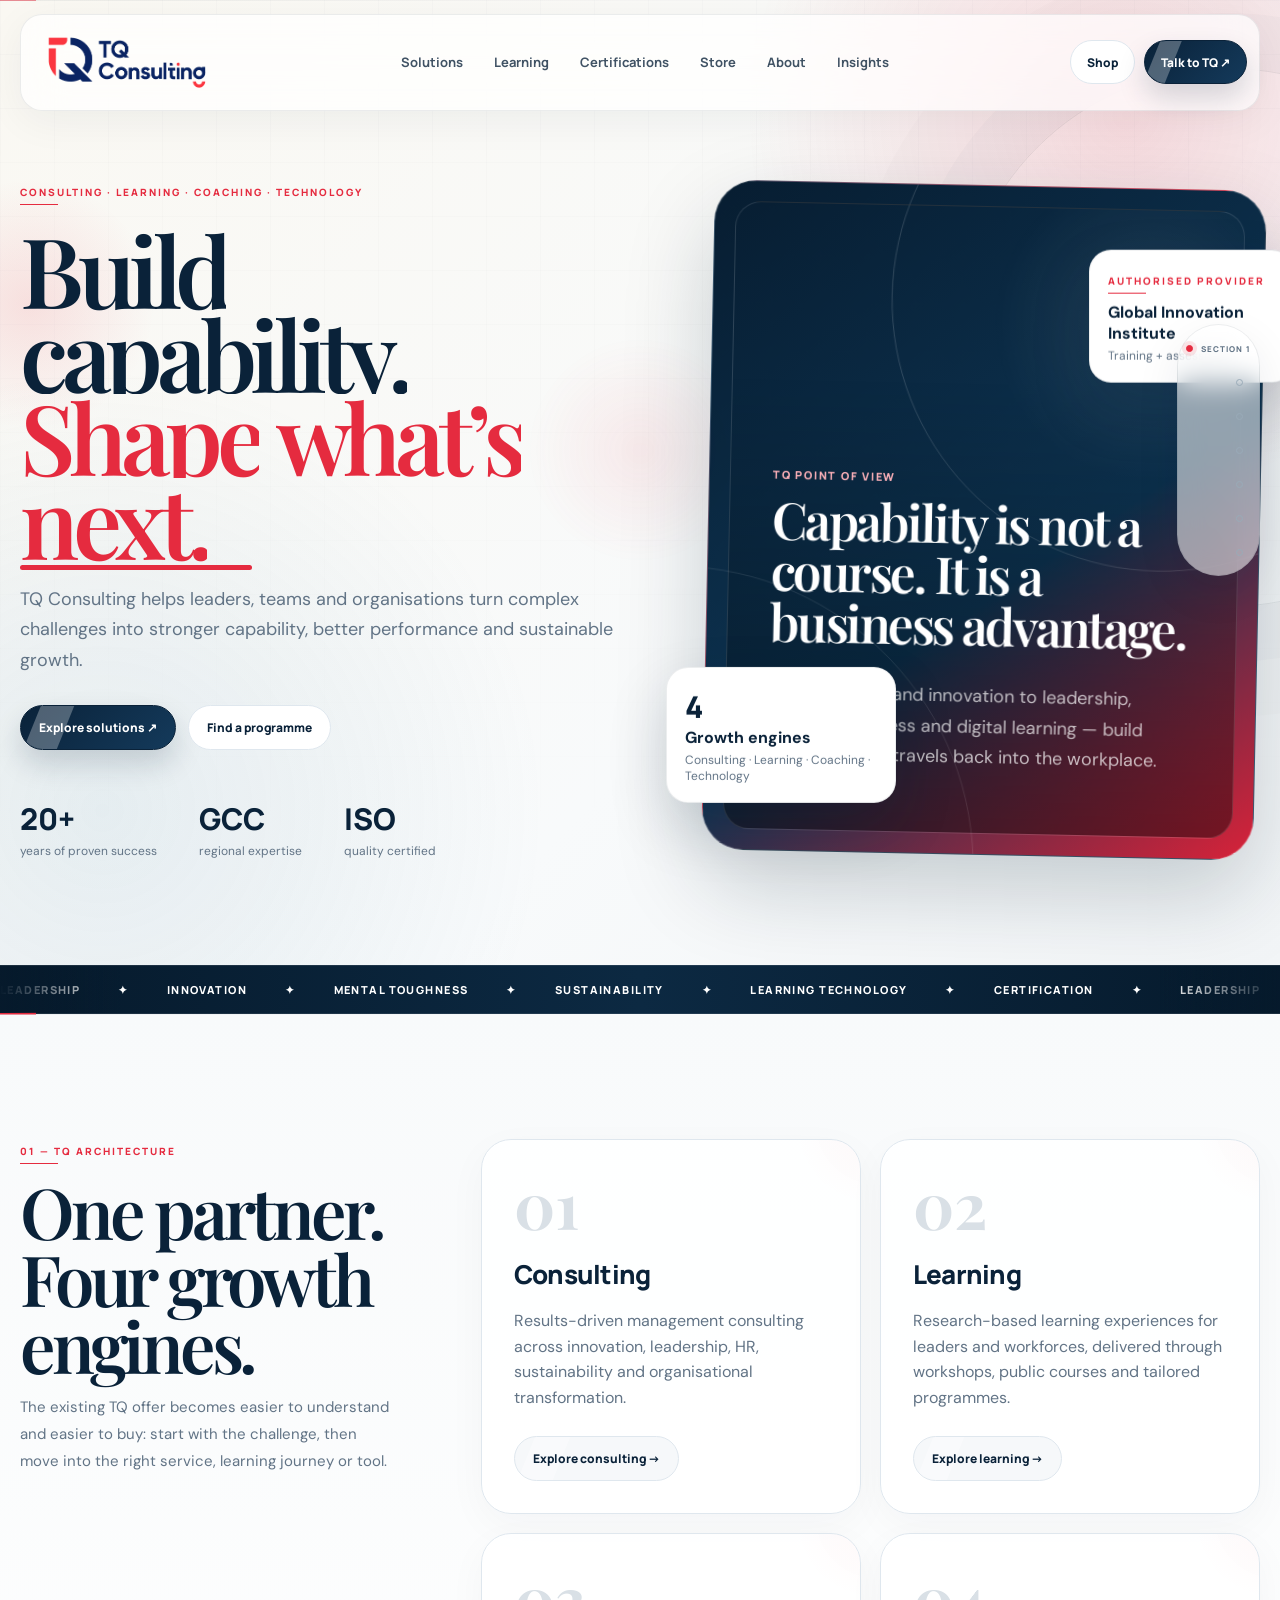
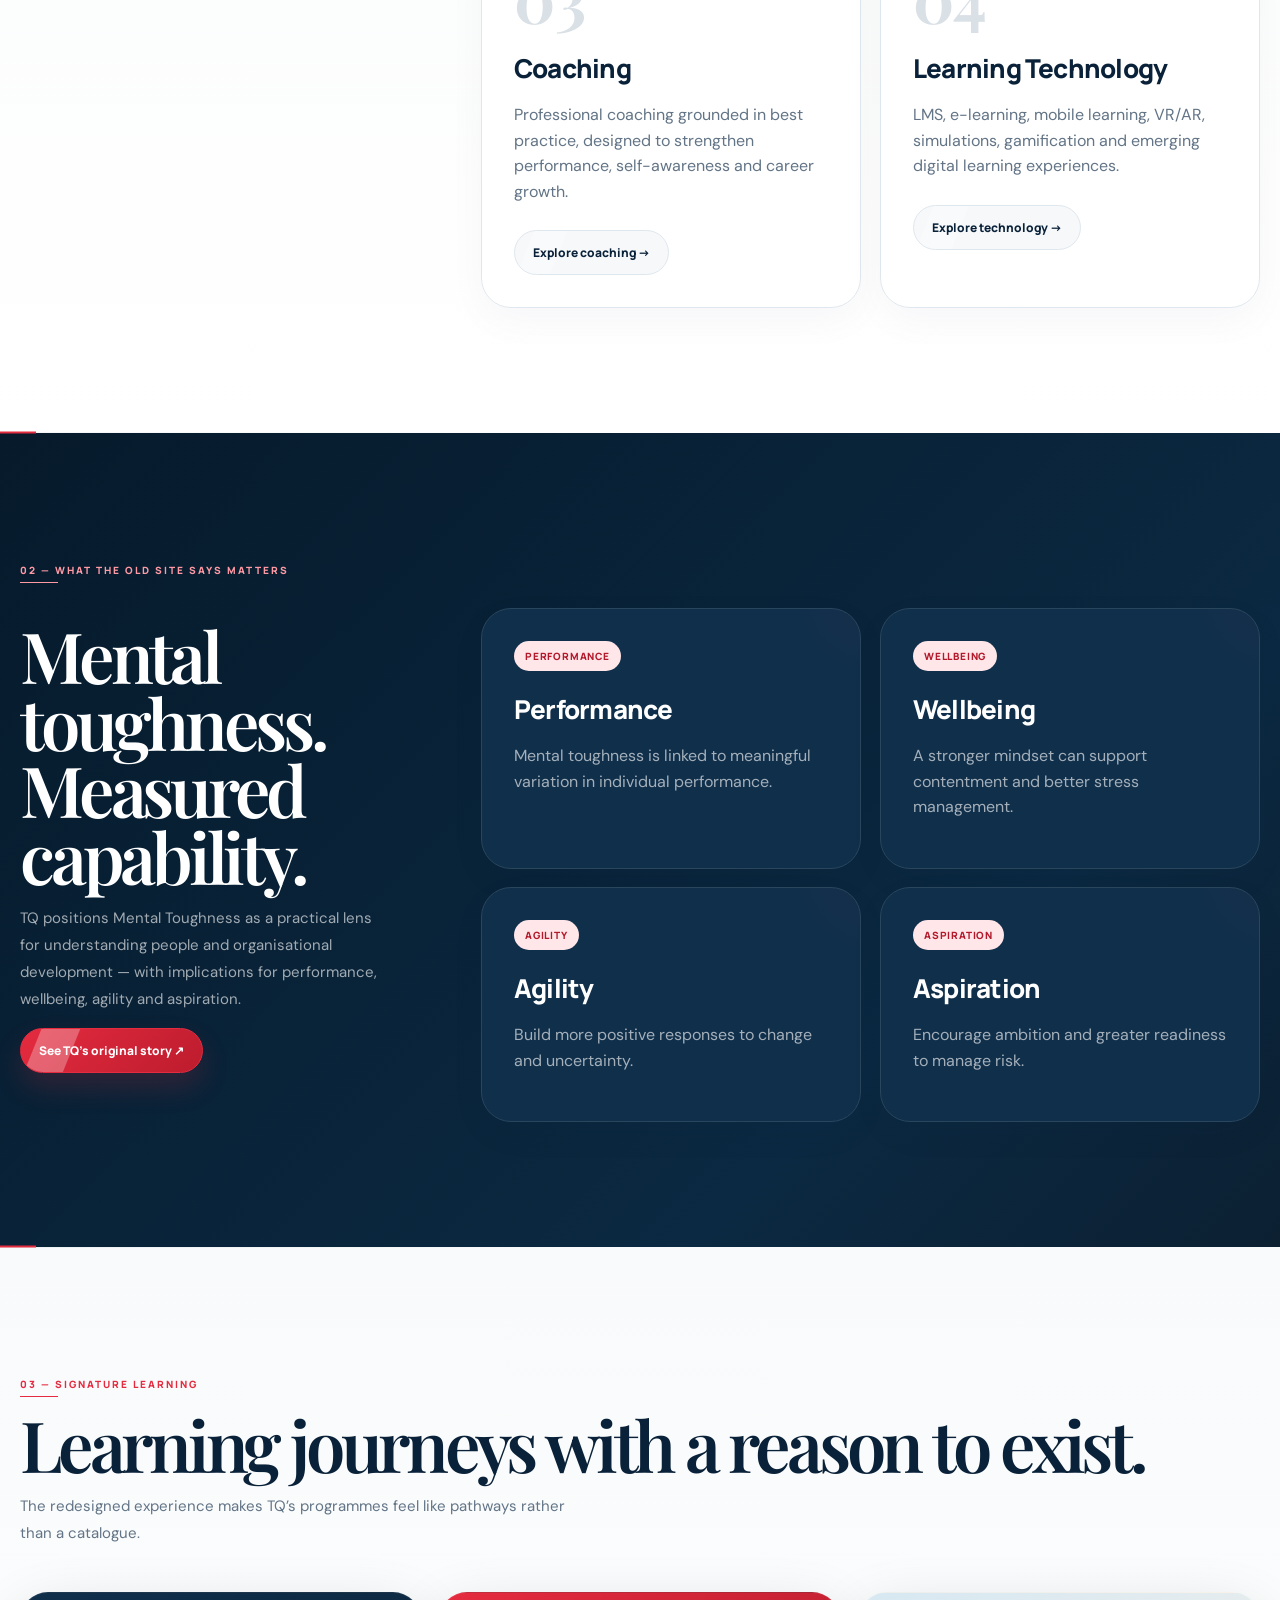
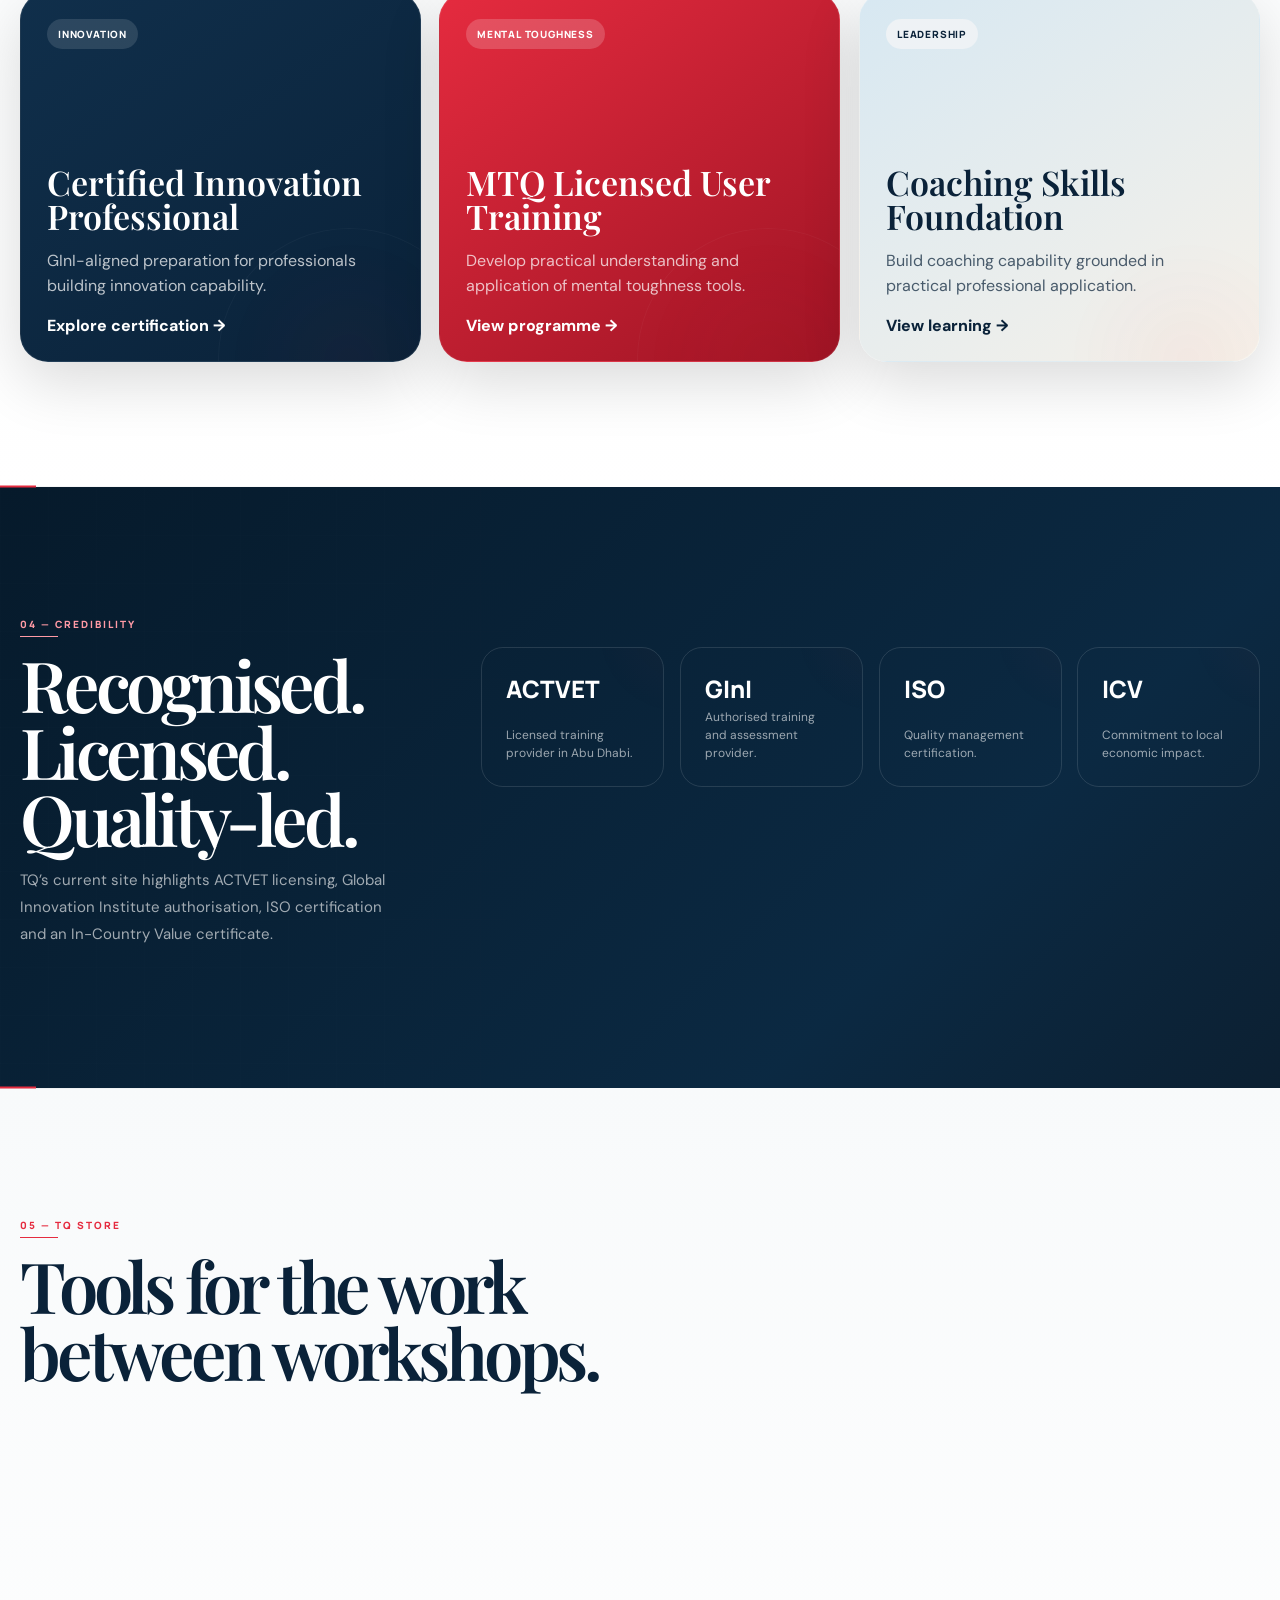
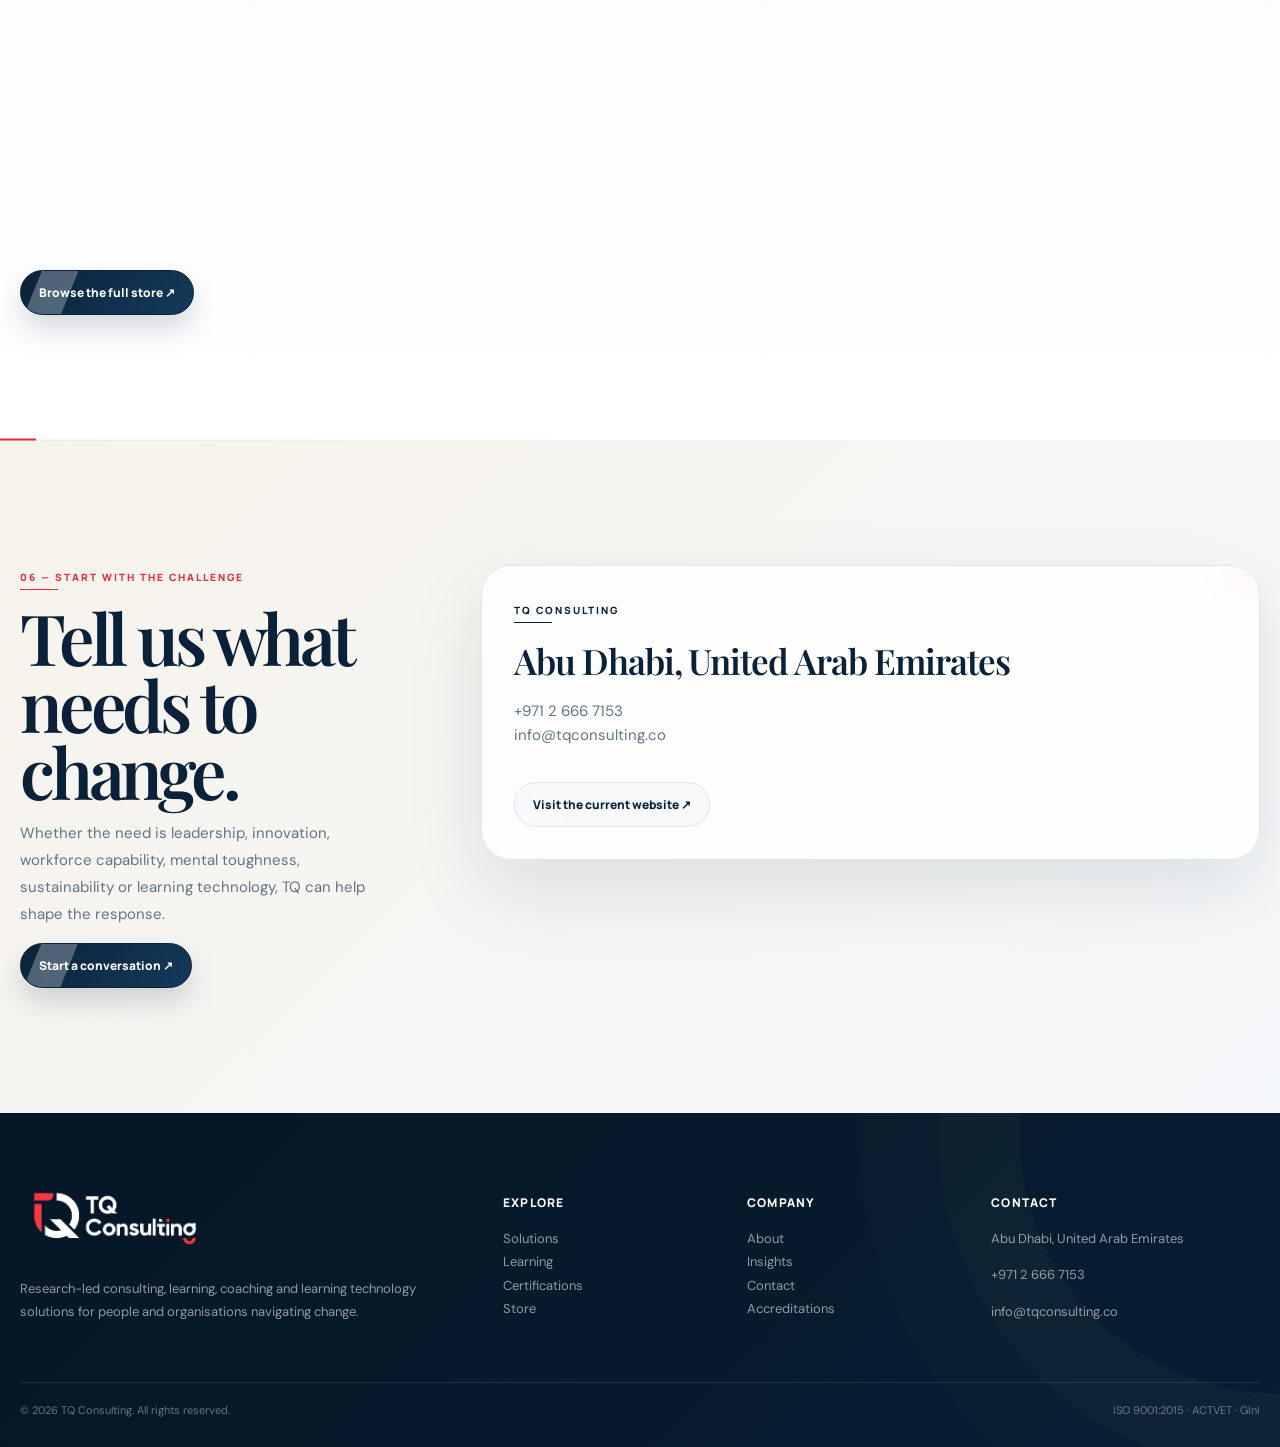
==== commit 3990a223: "Add files via upload" ====
--- a/index.html
+++ b/index.html
@@ -1,4 +1,4 @@
-<!doctype html><html lang="en"><head><meta charset="utf-8"><meta name="viewport" content="width=device-width,initial-scale=1"><title>Build capability. Shape what’s next. | TQ Consulting</title><meta name="description" content="TQ Consulting — consulting, learning, coaching, certification and learning technology solutions."><link rel="stylesheet" href="assets/style.css"></head><body class="tq-site"><header class="nav"><div class="wrap navin"><a class="brand" href="index.html"><img class="brandLogo brandLogoFull" src="assets/tq-logo.png" alt="TQ Consulting"></a><nav class="links"><a href="solutions.html">Solutions</a><a href="learning.html">Learning</a><a href="certifications.html">Certifications</a><a href="store.html">Store</a><a href="about.html">About</a><a href="insights.html">Insights</a></nav><div class="actions"><a class="btn ghost" href="store.html">Shop</a><a class="btn primary" href="contact.html">Talk to TQ ↗</a><button id="mobileMenu" class="btn ghost mobile">Menu</button></div></div></header><div class="menuPanel"><a href="solutions.html">Solutions</a><a href="learning.html">Learning</a><a href="certifications.html">Certifications</a><a href="store.html">Store</a><a href="about.html">About</a><a href="insights.html">Insights</a><a href="contact.html">Contact</a></div><main><section class="hero"><div class="grid"></div><div class="wrap hero-grid"><div><div class="eyebrow" style="color:var(--red)">Consulting · Learning · Coaching · Technology</div><h1>Build capability.<br><em>Shape what’s next.</em></h1><p>TQ Consulting helps leaders, teams and organisations turn complex challenges into stronger capability, better performance and sustainable growth.</p><div class="heroBtns"><a class="btn primary" href="solutions.html">Explore solutions ↗</a><a class="btn ghost" href="learning.html">Find a programme</a></div><div class="stats"><div class="stat"><b>20+</b><span>years of proven success</span></div><div class="stat"><b>GCC</b><span>regional expertise</span></div><div class="stat"><b>ISO</b><span>quality certified</span></div></div></div><div class="visual"><div class="visual-main" data-parallax="0.045"><div class="visual-inner"><div class="visual-label">TQ point of view</div><h2>Capability is not a course. It is a business advantage.</h2><p style="color:rgba(255,255,255,.7);max-width:470px">From strategy and innovation to leadership, mental toughness and digital learning — build capability that travels back into the workplace.</p></div></div><div class="floating float1" data-parallax="0.025"><div class="floatnum">4</div><b>Growth engines</b><div style="color:var(--muted);font-size:12px;margin-top:4px">Consulting · Learning · Coaching · Technology</div></div><div class="floating float2" data-parallax="0.035"><div class="eyebrow" style="color:var(--red)">Authorised provider</div><b style="display:block;margin-top:8px">Global Innovation Institute</b><div style="color:var(--muted);font-size:12px;margin-top:4px">Training + assessment</div></div></div></div></section><div class="marquee"><div class="track"><span>LEADERSHIP</span><span>✦</span><span>INNOVATION</span><span>✦</span><span>MENTAL TOUGHNESS</span><span>✦</span><span>SUSTAINABILITY</span><span>✦</span><span>LEARNING TECHNOLOGY</span><span>✦</span><span>CERTIFICATION</span><span>✦</span><span>LEADERSHIP</span><span>✦</span><span>INNOVATION</span><span>✦</span><span>MENTAL TOUGHNESS</span><span>✦</span><span>SUSTAINABILITY</span><span>✦</span></div></div>
+<!doctype html><html lang="en"><head><meta charset="utf-8"><meta name="viewport" content="width=device-width,initial-scale=1"><title>Build capability. Shape what’s next. | TQ Consulting</title><meta name="description" content="TQ Consulting — consulting, learning, coaching, certification and learning technology solutions."><link rel="stylesheet" href="assets/style.css"></head><body><header class="nav"><div class="wrap navin"><a class="brand" href="index.html"><img class="brandLogo brandLogoFull" src="assets/tq-logo.png" alt="TQ Consulting"></a><nav class="links"><a href="solutions.html">Solutions</a><a href="learning.html">Learning</a><a href="certifications.html">Certifications</a><a href="store.html">Store</a><a href="about.html">About</a><a href="insights.html">Insights</a></nav><div class="actions"><a class="btn ghost" href="store.html">Shop</a><a class="btn primary" href="contact.html">Talk to TQ ↗</a><button id="mobileMenu" class="btn ghost mobile">Menu</button></div></div></header><div class="menuPanel"><a href="solutions.html">Solutions</a><a href="learning.html">Learning</a><a href="certifications.html">Certifications</a><a href="store.html">Store</a><a href="about.html">About</a><a href="insights.html">Insights</a><a href="contact.html">Contact</a></div><main><section class="hero"><div class="grid"></div><div class="wrap hero-grid"><div><div class="eyebrow" style="color:var(--red)">Consulting · Learning · Coaching · Technology</div><h1>Build capability.<br><em>Shape what’s next.</em></h1><p>TQ Consulting helps leaders, teams and organisations turn complex challenges into stronger capability, better performance and sustainable growth.</p><div class="heroBtns"><a class="btn primary" href="solutions.html">Explore solutions ↗</a><a class="btn ghost" href="learning.html">Find a programme</a></div><div class="stats"><div class="stat"><b>20+</b><span>years of proven success</span></div><div class="stat"><b>GCC</b><span>regional expertise</span></div><div class="stat"><b>ISO</b><span>quality certified</span></div></div></div><div class="visual"><div class="visual-main" data-parallax="0.045"><div class="visual-inner"><div class="visual-label">TQ point of view</div><h2>Capability is not a course. It is a business advantage.</h2><p style="color:rgba(255,255,255,.7);max-width:470px">From strategy and innovation to leadership, mental toughness and digital learning — build capability that travels back into the workplace.</p></div></div><div class="floating float1" data-parallax="0.025"><div class="floatnum">4</div><b>Growth engines</b><div style="color:var(--muted);font-size:12px;margin-top:4px">Consulting · Learning · Coaching · Technology</div></div><div class="floating float2" data-parallax="0.035"><div class="eyebrow" style="color:var(--red)">Authorised provider</div><b style="display:block;margin-top:8px">Global Innovation Institute</b><div style="color:var(--muted);font-size:12px;margin-top:4px">Training + assessment</div></div></div></div></section><div class="marquee"><div class="track"><span>LEADERSHIP</span><span>✦</span><span>INNOVATION</span><span>✦</span><span>MENTAL TOUGHNESS</span><span>✦</span><span>SUSTAINABILITY</span><span>✦</span><span>LEARNING TECHNOLOGY</span><span>✦</span><span>CERTIFICATION</span><span>✦</span><span>LEADERSHIP</span><span>✦</span><span>INNOVATION</span><span>✦</span><span>MENTAL TOUGHNESS</span><span>✦</span><span>SUSTAINABILITY</span><span>✦</span></div></div>
 <section><div class="wrap split"><div class="reveal"><div class="eyebrow" style="color:var(--red)">01 — TQ architecture</div><h2 class="h2">One partner.<br>Four growth engines.</h2><p class="lead">The existing TQ offer becomes easier to understand and easier to buy: start with the challenge, then move into the right service, learning journey or tool.</p></div><div class="cards"><article class="card reveal"><div class="num">01</div><h3>Consulting</h3><p>Results-driven management consulting across innovation, leadership, HR, sustainability and organisational transformation.</p><a class="btn ghost" href="solutions.html">Explore consulting →</a></article><article class="card reveal"><div class="num">02</div><h3>Learning</h3><p>Research-based learning experiences for leaders and workforces, delivered through workshops, public courses and tailored programmes.</p><a class="btn ghost" href="learning.html">Explore learning →</a></article><article class="card reveal"><div class="num">03</div><h3>Coaching</h3><p>Professional coaching grounded in best practice, designed to strengthen performance, self-awareness and career growth.</p><a class="btn ghost" href="solutions.html#coaching">Explore coaching →</a></article><article class="card reveal"><div class="num">04</div><h3>Learning Technology</h3><p>LMS, e-learning, mobile learning, VR/AR, simulations, gamification and emerging digital learning experiences.</p><a class="btn ghost" href="solutions.html#technology">Explore technology →</a></article></div></div></section>
 <section class="dark"><div class="wrap"><div class="eyebrow" style="color:#ff9aa5">02 — What the old site says matters</div><div class="split" style="margin-top:25px"><div><h2 class="h2">Mental toughness.<br>Measured capability.</h2><p class="lead">TQ positions Mental Toughness as a practical lens for understanding people and organisational development — with implications for performance, wellbeing, agility and aspiration.</p><a class="btn red" href="https://www.tqconsulting.co/" target="_blank">See TQ’s original story ↗</a></div><div class="cards"><div class="card" style="background:#102f4b;border-color:#29465d;color:#fff"><span class="pill redpill">Performance</span><h3>Performance</h3><p class="muted">Mental toughness is linked to meaningful variation in individual performance.</p></div><div class="card" style="background:#102f4b;border-color:#29465d;color:#fff"><span class="pill redpill">Wellbeing</span><h3>Wellbeing</h3><p class="muted">A stronger mindset can support contentment and better stress management.</p></div><div class="card" style="background:#102f4b;border-color:#29465d;color:#fff"><span class="pill redpill">Agility</span><h3>Agility</h3><p class="muted">Build more positive responses to change and uncertainty.</p></div><div class="card" style="background:#102f4b;border-color:#29465d;color:#fff"><span class="pill redpill">Aspiration</span><h3>Aspiration</h3><p class="muted">Encourage ambition and greater readiness to manage risk.</p></div></div></div></div></section>
 <section><div class="wrap"><div class="eyebrow" style="color:var(--red)">03 — Signature learning</div><h2 class="h2">Learning journeys with a reason to exist.</h2><p class="lead">The redesigned experience makes TQ’s programmes feel like pathways rather than a catalogue.</p><div class="programs"><article class="program reveal"><div class="pill" style="background:rgba(255,255,255,.12);color:#fff">Innovation</div><div class="bottom"><h3>Certified Innovation Professional</h3><p>GInI-aligned preparation for professionals building innovation capability.</p><a href="certifications.html" style="font-weight:800">Explore certification →</a></div></article><article class="program reveal"><div class="pill" style="background:rgba(255,255,255,.18);color:#fff">Mental Toughness</div><div class="bottom"><h3>MTQ Licensed User Training</h3><p>Develop practical understanding and application of mental toughness tools.</p><a href="store.html" style="font-weight:800">View programme →</a></div></article><article class="program reveal"><div class="pill">Leadership</div><div class="bottom"><h3>Coaching Skills Foundation</h3><p>Build coaching capability grounded in practical professional application.</p><a href="learning.html" style="font-weight:800">View learning →</a></div></article></div></div></section>
--- a/assets/style.css
+++ b/assets/style.css
@@ -234,40 +234,120 @@
   body::before,.hero .grid,.hero::after,.pagehero::after,.hero::before,.visual-main::before,.visual-main::after,.floating,.track,.hero h1 .word>span,.pagehero h1{animation:none!important}.cursor-glow{display:none}.card,.program,.product,.article,.logoBox,.btn,.nav .brandLogoFull{transition:none!important}.reveal{filter:none!important}
 }
 
-/* ===== TQ PREMIUM UI/UX LAYER ===== */
-:root{--red2:#ff4657;--navy3:#071a2b;--soft:#f2f6f9;--glass:rgba(255,255,255,.74);--ease:cubic-bezier(.16,1,.3,1)}
-body{background:linear-gradient(180deg,#fbfcfd 0%,#f8fafb 100%)}
-body:before{content:"";position:fixed;inset:0;pointer-events:none;z-index:-2;background:radial-gradient(circle at 85% 8%,rgba(229,43,63,.06),transparent 24%),radial-gradient(circle at 8% 55%,rgba(10,34,57,.045),transparent 26%)}
-.motion-progress{position:fixed;left:0;top:0;height:3px;width:100%;background:linear-gradient(90deg,var(--red),#ff7b88,var(--ink));transform-origin:left center;z-index:1001;box-shadow:0 0 16px rgba(229,43,63,.35)}
-.nav{padding:18px 0;transition:background .45s var(--ease),padding .45s var(--ease),box-shadow .45s var(--ease),transform .45s var(--ease)}
-.nav:after{content:"";position:absolute;inset:auto 0 0;height:1px;background:linear-gradient(90deg,transparent,rgba(10,34,57,.08),transparent);opacity:0;transition:.4s}.nav.scrolled{padding:10px 0;background:rgba(251,252,253,.78);backdrop-filter:blur(22px) saturate(160%);box-shadow:0 12px 40px rgba(10,34,57,.08)}.nav.scrolled:after{opacity:1}
-.nav .brandLogo{width:190px;height:auto;display:block;transition:transform .4s var(--ease)}.nav .brandLogo:hover{transform:translateY(-1px) scale(1.015)}
-.links a{position:relative;padding:9px 0}.links a:after{content:"";position:absolute;left:0;right:100%;bottom:2px;height:2px;background:var(--red);transition:right .35s var(--ease)}.links a:hover:after,.links a.active:after{right:0}
-.btn{position:relative;overflow:hidden;isolation:isolate;transition:transform .4s var(--ease),box-shadow .4s var(--ease),background .3s ease,border-color .3s ease}.btn:before{content:"";position:absolute;inset:-2px auto -2px -60%;width:42%;transform:skewX(-18deg);background:linear-gradient(90deg,transparent,rgba(255,255,255,.36),transparent);transition:left .7s var(--ease);z-index:-1}.btn:hover:before{left:120%}.btn:hover{box-shadow:0 16px 36px rgba(10,34,57,.14)}.btn.red:hover{box-shadow:0 16px 40px rgba(229,43,63,.28)}
-.hero{min-height:920px;background:radial-gradient(circle at 82% 16%,rgba(255,203,210,.72) 0,transparent 25%),radial-gradient(circle at 10% 78%,rgba(215,231,241,.78) 0,transparent 30%),linear-gradient(135deg,#f9f6ef,#f8fbfd 62%,#f4f6f8)}
-.hero:before{content:"";position:absolute;width:700px;height:700px;right:-280px;top:-260px;border:1px solid rgba(10,34,57,.08);border-radius:50%;box-shadow:0 0 0 80px rgba(10,34,57,.018),0 0 0 160px rgba(10,34,57,.012);animation:heroOrbit 22s linear infinite}@keyframes heroOrbit{to{transform:rotate(360deg)}}
-.grid{opacity:.25;background-size:52px 52px;mask-image:linear-gradient(to bottom,#000 0%,rgba(0,0,0,.75) 55%,transparent 100%);animation:gridDrift 18s linear infinite}@keyframes gridDrift{to{background-position:52px 52px}}
-.hero-grid{gap:74px}.hero h1{max-width:800px}.hero h1 .word{display:inline-block;overflow:hidden;vertical-align:bottom}.hero h1 .word>span{display:inline-block;transform:translateY(110%);opacity:0;animation:wordIn .9s var(--ease) forwards}.hero h1 .word:nth-child(1)>span{animation-delay:.08s}.hero h1 .word:nth-child(2)>span{animation-delay:.15s}.hero h1 .word:nth-child(3)>span{animation-delay:.22s}.hero h1 .word:nth-child(4)>span{animation-delay:.29s}.hero h1 .word:nth-child(5)>span{animation-delay:.36s}.hero h1 .word:nth-child(6)>span{animation-delay:.43s}@keyframes wordIn{to{transform:none;opacity:1}}
-.hero p{max-width:650px}.heroBtns{gap:12px}.stats{gap:0;justify-content:space-between;max-width:620px}.stat{position:relative;padding-right:30px}.stat:not(:last-child):after{content:"";position:absolute;right:0;top:4px;width:1px;height:40px;background:var(--line)}.stat b{letter-spacing:-.04em}
-.visual{perspective:1400px}.visual-main{transform-origin:center center;box-shadow:0 36px 100px rgba(10,34,57,.18),0 10px 30px rgba(10,34,57,.08)}.visual-main:before{animation:spinSlow 18s linear infinite}.visual-main:after{animation:spinSlow 26s linear reverse infinite}@keyframes spinSlow{to{transform:rotate(360deg)}}
-.visual-inner:after{content:"";position:absolute;inset:0;background:linear-gradient(120deg,transparent 35%,rgba(255,255,255,.09) 48%,transparent 58%);transform:translateX(-120%);animation:shine 7s ease-in-out infinite}@keyframes shine{45%,100%{transform:translateX(120%)}}
-.floating{transition:transform .55s var(--ease),box-shadow .55s var(--ease)}.floating:hover{box-shadow:0 30px 70px rgba(10,34,57,.18);transform:translateY(-8px)!important}
-.float1:before,.float2:before{content:"";position:absolute;inset:0;border-radius:inherit;background:linear-gradient(135deg,rgba(255,255,255,.5),transparent 45%);pointer-events:none}
-.marquee{position:relative}.marquee:before,.marquee:after{content:"";position:absolute;top:0;bottom:0;width:120px;z-index:2;pointer-events:none}.marquee:before{left:0;background:linear-gradient(90deg,var(--ink),transparent)}.marquee:after{right:0;background:linear-gradient(270deg,var(--ink),transparent)}.track{animation-duration:24s;gap:42px;color:rgba(255,255,255,.82)}
-section{position:relative}section:not(.dark):not(.contact):nth-of-type(even){background:linear-gradient(180deg,transparent,rgba(239,244,247,.42),transparent)}.section-marker{position:absolute;top:0;left:50%;width:1px;height:0;background:linear-gradient(var(--red),transparent);opacity:0;transition:height 1.2s var(--ease),opacity .8s}.in-view .section-marker{height:76px;opacity:.7}
-.split{align-items:start}.cards{perspective:1200px}.card{position:relative;overflow:hidden;box-shadow:0 8px 24px rgba(10,34,57,.035);transition:transform .55s var(--ease),box-shadow .55s var(--ease),border-color .35s ease}.card:before,.program:before,.product:before,.article:before,.logoBox:before{content:"";position:absolute;inset:0;background:radial-gradient(300px circle at var(--mx,50%) var(--my,50%),rgba(255,255,255,.7),transparent 42%);opacity:0;transition:opacity .35s ease;pointer-events:none}.card:hover:before,.program:hover:before,.product:hover:before,.article:hover:before,.logoBox:hover:before{opacity:1}.card:hover{border-color:#cdd9e2;box-shadow:0 24px 70px rgba(10,34,57,.12)}.card .btn{margin-top:12px}
-.num{transition:transform .5s var(--ease),color .4s ease}.card:hover .num{transform:translateX(5px);color:var(--red)}
-.programs{perspective:1400px}.program{box-shadow:0 18px 50px rgba(10,34,57,.09);transition:transform .55s var(--ease),box-shadow .55s var(--ease)}.program:after{content:"";position:absolute;width:220px;height:220px;border:1px solid rgba(255,255,255,.14);border-radius:50%;right:-80px;top:-80px;transition:transform .8s var(--ease)}.program:hover:after{transform:scale(1.35) rotate(30deg)}.program:hover{box-shadow:0 30px 80px rgba(10,34,57,.18)}
-.product{position:relative;overflow:hidden;transition:transform .55s var(--ease),box-shadow .55s var(--ease),border-color .35s}.product:hover{border-color:#ccd8e1;box-shadow:0 25px 65px rgba(10,34,57,.12)}.productvisual{position:relative;transition:transform .55s var(--ease)}.product:hover .productvisual{transform:scale(1.025)}.book{transition:transform .55s var(--ease)}.product:hover .book{transform:rotate(-2deg) translateY(-5px) scale(1.03)}
-.logoBox{position:relative;overflow:hidden;transition:transform .5s var(--ease),border-color .4s ease,background .4s ease}.logoBox:hover{border-color:rgba(255,255,255,.28);background:rgba(255,255,255,.055)}
-.dark{position:relative;overflow:hidden;background:radial-gradient(circle at 85% 15%,rgba(229,43,63,.16),transparent 28%),radial-gradient(circle at 10% 80%,rgba(60,120,160,.15),transparent 28%),var(--ink)}.dark:before{content:"";position:absolute;inset:0;opacity:.12;background-image:linear-gradient(rgba(255,255,255,.22) 1px,transparent 1px),linear-gradient(90deg,rgba(255,255,255,.22) 1px,transparent 1px);background-size:64px 64px;mask-image:linear-gradient(to bottom,transparent,#000 20%,transparent 90%);animation:gridDrift 24s linear infinite}.dark>.wrap{position:relative}
-.pagehero{background:radial-gradient(circle at 80% 20%,rgba(255,210,216,.55),transparent 27%),linear-gradient(135deg,#f9f6ef,#f7fafc)}.pagehero:after{content:"";position:absolute;width:440px;height:440px;border:1px solid rgba(10,34,57,.08);border-radius:50%;right:-160px;top:-180px;box-shadow:0 0 0 60px rgba(10,34,57,.018),0 0 0 120px rgba(10,34,57,.01);animation:spinSlow 28s linear infinite}
-.articles{perspective:1200px}.article{transition:transform .55s var(--ease),box-shadow .55s var(--ease),border-color .35s}.article:hover{box-shadow:0 24px 65px rgba(10,34,57,.12);border-color:#ccd8e1}.article .read{color:var(--red);display:inline-flex;align-items:center;gap:8px}.article .read:after{content:"→";transition:transform .3s var(--ease)}.article:hover .read:after{transform:translateX(5px)}
-.contact{background:linear-gradient(135deg,#f8f2e9,#f4f8fa)}.form{transition:transform .55s var(--ease),box-shadow .55s var(--ease)}.form:focus-within{transform:translateY(-4px);box-shadow:0 30px 90px rgba(10,34,57,.14)}.field input:focus,.field select:focus,.field textarea:focus{border-color:rgba(229,43,63,.55);box-shadow:0 0 0 4px rgba(229,43,63,.08)}
-.footer{position:relative;overflow:hidden}.footer:before{content:"TQ";position:absolute;right:-30px;bottom:-130px;font:800 340px/1 'Manrope';color:rgba(255,255,255,.018);letter-spacing:-.12em}.footer .brandLogo{width:220px;height:auto}.footer a{transition:color .25s ease,transform .25s var(--ease)}.footer a:hover{color:#fff;transform:translateX(3px)}
-.cursor-glow{position:fixed;width:300px;height:300px;border-radius:50%;pointer-events:none;z-index:0;background:radial-gradient(circle,rgba(229,43,63,.065),rgba(229,43,63,0) 68%);mix-blend-mode:multiply;filter:blur(6px)}
-.toast{backdrop-filter:blur(16px);box-shadow:0 18px 50px rgba(0,0,0,.18)}
-.reveal{transition-property:opacity,transform,filter;filter:blur(8px)}.motion-visible{filter:none}
-@media(max-width:1000px){.nav .brandLogo{width:165px}.hero-grid{gap:45px}.hero{min-height:auto}.hero:before{width:500px;height:500px}.visual-main{height:600px}.split{gap:40px}.programs,.articles{gap:14px}}
-@media(max-width:650px){.nav{padding:12px 0}.nav.scrolled{padding:9px 0}.nav .brandLogo{width:154px}.wrap{width:calc(100% - 28px)}.hero{padding:125px 0 65px}.hero h1{font-size:clamp(47px,15vw,60px);line-height:.94}.hero p{font-size:16px}.heroBtns{display:grid;grid-template-columns:1fr}.heroBtns .btn{justify-content:center}.stats{display:grid;grid-template-columns:repeat(3,1fr);gap:10px;margin-top:34px}.stat{padding-right:8px}.stat:not(:last-child):after{right:-5px;height:34px}.stat b{font-size:21px}.stat span{font-size:10px;line-height:1.3;display:block}.visual-main{height:470px;border-radius:28px;padding:12px}.visual-inner{border-radius:20px;padding:22px}.visual-inner h2{font-size:32px}.float1,.float2{position:absolute;width:auto;max-width:185px;padding:14px;border-radius:17px}.float1{left:-2px;bottom:22px}.float2{right:-2px;top:26px}.floating .floatnum{font-size:24px}.marquee:before,.marquee:after{width:55px}.track{gap:24px;font-size:10px}.section-marker{left:24px}.in-view .section-marker{height:46px}.h2{font-size:clamp(42px,12vw,52px)}section{padding:78px 0}.cards,.programs,.productgrid,.articles{gap:12px}.card,.program,.product,.article{border-radius:22px;padding:22px}.productvisual{height:190px}.accred{grid-template-columns:1fr 1fr}.footgrid{grid-template-columns:1fr}.footer .brandLogo{width:190px}.copyright{display:grid;gap:8px}.cursor-glow{display:none}.pagehero{padding:135px 0 72px}.pagehero h1{font-size:clamp(50px,14vw,68px)}}
-@media(prefers-reduced-motion:reduce){.hero:before,.grid,.visual-main:before,.visual-main:after,.visual-inner:after,.dark:before,.pagehero:after{animation:none!important}.hero h1 .word>span{animation:none!important;transform:none;opacity:1}.reveal{filter:none!important}}
+/* ===== V7 — PREMIUM UI/UX ENHANCEMENT ===== */
+:root{
+  --navy:#071c2f;
+  --navy2:#0d2a43;
+  --red2:#f02f43;
+  --soft:#f4f7f9;
+  --gold:#c9a96b;
+  --ease:cubic-bezier(.16,1,.3,1);
+}
+body{background:linear-gradient(180deg,#fbfcfd 0%,#f7f9fb 100%);}
+body:before{content:"";position:fixed;inset:0;pointer-events:none;z-index:-1;opacity:.22;background-image:radial-gradient(rgba(7,28,47,.16) .55px,transparent .55px);background-size:7px 7px;mask-image:linear-gradient(to bottom,rgba(0,0,0,.45),transparent 55%);}
+.nav{padding:14px 0;}
+.navin{min-height:58px;padding:8px 12px 8px 14px;border:1px solid rgba(7,28,47,.08);border-radius:22px;background:rgba(255,255,255,.72);box-shadow:0 10px 40px rgba(7,28,47,.055);backdrop-filter:blur(22px) saturate(140%);}
+.nav.scrolled .navin{background:rgba(255,255,255,.88);box-shadow:0 18px 55px rgba(7,28,47,.11);}
+.brandLogo{display:block;width:auto;height:auto;object-fit:contain;}
+.brandLogoFull{width:172px;max-width:100%;}
+.links{gap:7px;}
+.links a{position:relative;padding:12px 12px;border-radius:12px;opacity:.78;transition:.25s var(--ease);}
+.links a:after{content:"";position:absolute;left:12px;right:12px;bottom:5px;height:2px;background:var(--red);transform:scaleX(0);transform-origin:center;transition:.3s var(--ease);border-radius:999px;}
+.links a:hover,.links a.active{background:#f4f7f9;color:var(--ink);opacity:1;}
+.links a:hover:after,.links a.active:after{transform:scaleX(1);}
+.actions .btn{padding:12px 16px;}
+.hero{min-height:920px;padding:180px 0 105px;background:radial-gradient(circle at 88% 12%,rgba(229,43,63,.16) 0,transparent 27%),radial-gradient(circle at 8% 84%,rgba(82,144,183,.12) 0,transparent 31%),linear-gradient(135deg,#faf8f2 0%,#f8fafb 62%,#f2f5f7 100%);}
+.hero:after{content:"";position:absolute;width:42vw;height:42vw;max-width:700px;max-height:700px;border:1px solid rgba(7,28,47,.08);border-radius:50%;right:-17vw;top:7%;box-shadow:0 0 0 55px rgba(7,28,47,.018),0 0 0 110px rgba(7,28,47,.012);pointer-events:none;}
+.grid{opacity:.25;background-size:54px 54px;mask-image:linear-gradient(to bottom,#000 0%,rgba(0,0,0,.5) 58%,transparent 100%);}
+.hero-grid{gap:78px;}
+.hero h1{font-size:clamp(60px,7.6vw,116px);line-height:.86;max-width:850px;}
+.hero h1 em{display:inline-block;position:relative;}
+.hero h1 em:after{content:"";position:absolute;left:0;bottom:-8px;width:38%;height:5px;background:var(--red);border-radius:99px;transform-origin:left;animation:heroLine 1.2s var(--ease) .7s both;}
+@keyframes heroLine{from{transform:scaleX(0)}to{transform:scaleX(1)}}
+.hero p{font-size:18px;max-width:610px;line-height:1.7;}
+.heroBtns{gap:12px;}
+.btn{position:relative;overflow:hidden;min-height:44px;box-shadow:none;}
+.btn:before{content:"";position:absolute;inset:-2px;background:linear-gradient(110deg,transparent 20%,rgba(255,255,255,.42) 46%,transparent 66%);transform:translateX(-130%);transition:transform .65s var(--ease);}
+.btn:hover:before{transform:translateX(130%);}
+.btn span,.btn svg{position:relative;z-index:1;}
+.primary{background:linear-gradient(135deg,#0a2239,#143a5b);box-shadow:0 14px 28px rgba(10,34,57,.17);}
+.red{background:linear-gradient(135deg,#e52b3f,#bd1c2e);box-shadow:0 14px 28px rgba(229,43,63,.18);}
+.visual{perspective:1400px;}
+.visual-main{height:670px;border-radius:42px;background:linear-gradient(145deg,#071d31 0%,#0d3351 58%,#d82239 100%);box-shadow:0 35px 90px rgba(7,28,47,.2);border:1px solid rgba(255,255,255,.18);}
+.visual-main:before{width:540px;height:540px;right:-170px;top:-160px;animation:orbital 14s linear infinite;}
+.visual-main:after{animation:orbitalReverse 18s linear infinite;}
+@keyframes orbital{to{transform:rotate(360deg)}}
+@keyframes orbitalReverse{to{transform:rotate(-360deg)}}
+.visual-inner{padding:42px;background:radial-gradient(circle at 82% 18%,rgba(255,255,255,.09),transparent 24%),linear-gradient(to top,rgba(0,0,0,.42),transparent 72%);}
+.visual-inner h2{font-size:clamp(38px,4vw,58px);max-width:580px;}
+.floating{border:1px solid rgba(7,28,47,.08);box-shadow:0 25px 60px rgba(7,28,47,.16);backdrop-filter:blur(12px);transition:transform .5s var(--ease),box-shadow .4s var(--ease);}
+.floating:hover{box-shadow:0 32px 80px rgba(7,28,47,.2);}
+.float1{left:-42px;bottom:45px;}
+.float2{right:-34px;top:60px;}
+.marquee{position:relative;overflow:hidden;background:linear-gradient(90deg,#061a2c,#0c2942,#061a2c);border-top:1px solid rgba(255,255,255,.09);border-bottom:1px solid rgba(255,255,255,.09);}
+.marquee:before,.marquee:after{content:"";position:absolute;top:0;bottom:0;width:120px;z-index:2;pointer-events:none;}.marquee:before{left:0;background:linear-gradient(90deg,#061a2c,transparent)}.marquee:after{right:0;background:linear-gradient(270deg,#061a2c,transparent)}
+.track{gap:38px;letter-spacing:.13em;font-size:11px;}
+section{position:relative;padding:125px 0;}
+section:nth-of-type(even){background:linear-gradient(180deg,#f8fafb,#fff);}
+.section-marker{position:absolute;left:0;top:0;width:100%;height:1px;background:linear-gradient(90deg,transparent,rgba(7,28,47,.09),transparent);}
+.section-marker:after{content:"";display:block;width:72px;height:2px;background:var(--red);margin:0 auto;transform:translateY(-1px);}
+.split{gap:86px;align-items:start;}
+.eyebrow{font-size:10px;letter-spacing:.2em;}
+.h2{font-size:clamp(48px,5.5vw,80px);}
+.lead{font-size:15px;line-height:1.8;}
+.cards{gap:18px;}
+.card{position:relative;overflow:hidden;border-radius:30px;padding:32px;background:rgba(255,255,255,.82);box-shadow:0 12px 40px rgba(7,28,47,.035);transition:transform .55s var(--ease),box-shadow .55s var(--ease),border-color .3s ease;}
+.card:before,.product:before,.article:before,.logoBox:before{content:"";position:absolute;inset:0;pointer-events:none;background:radial-gradient(240px circle at var(--mx,50%) var(--my,0%),rgba(229,43,63,.09),transparent 65%);opacity:0;transition:opacity .35s ease;}
+.card:hover,.product:hover,.article:hover{border-color:rgba(7,28,47,.15);box-shadow:0 25px 65px rgba(7,28,47,.1);}
+.card:hover:before,.product:hover:before,.article:hover:before,.logoBox:hover:before{opacity:1;}
+.card h3{font-size:26px;letter-spacing:-.03em;}
+.card .btn{margin-top:10px;background:#f6f8fa;}
+.num{font-size:64px;transition:transform .5s var(--ease),color .3s ease;}
+.card:hover .num{transform:translateX(7px);color:#c8d3dc;}
+.dark{background:linear-gradient(135deg,#061a2b,#0b2942 72%,#0c2032);}
+.dark:before{content:"";position:absolute;inset:0;opacity:.18;background-image:linear-gradient(rgba(255,255,255,.04) 1px,transparent 1px),linear-gradient(90deg,rgba(255,255,255,.04) 1px,transparent 1px);background-size:48px 48px;mask-image:linear-gradient(to right,#000,transparent 88%);pointer-events:none;}
+.programs{gap:18px;}
+.program{min-height:370px;border:1px solid rgba(255,255,255,.08);box-shadow:0 20px 60px rgba(0,0,0,.14);transition:transform .6s var(--ease),box-shadow .6s var(--ease);}
+.program:after{content:"";position:absolute;inset:auto -15% -35% auto;width:260px;height:260px;border:1px solid rgba(255,255,255,.1);border-radius:50%;transition:transform .8s var(--ease);}
+.program:hover:after{transform:scale(1.15) translate(-10px,-10px);}
+.program:hover{box-shadow:0 30px 80px rgba(0,0,0,.22);}
+.productgrid{gap:18px;}
+.product{position:relative;overflow:hidden;padding:20px;border-radius:26px;transition:transform .55s var(--ease),box-shadow .55s var(--ease);}
+.productvisual{height:230px;background:radial-gradient(circle at 70% 25%,rgba(229,43,63,.12),transparent 30%),linear-gradient(145deg,#eef3f6,#f9eef0);}
+.book{transition:transform .6s var(--ease);}
+.product:hover .book{transform:rotate(-2deg) translateY(-8px) scale(1.04);}
+.accred{gap:16px;}
+.logoBox{position:relative;overflow:hidden;transition:transform .5s var(--ease),border-color .3s ease;}
+.logoBox:hover{transform:translateY(-6px);border-color:rgba(255,255,255,.3);}
+.articles{gap:18px;}
+.article{position:relative;overflow:hidden;transition:transform .55s var(--ease),box-shadow .55s var(--ease);}
+.article h3{font-size:25px;}
+.contact{background:linear-gradient(135deg,#f7f3ec,#f5f8fa);}
+.contact .card{box-shadow:0 30px 80px rgba(7,28,47,.1);}
+.form{box-shadow:0 30px 80px rgba(7,28,47,.1);}
+.field input,.field select,.field textarea{transition:border-color .25s,box-shadow .25s,transform .25s;}
+.field input:focus,.field select:focus,.field textarea:focus{border-color:rgba(229,43,63,.55);box-shadow:0 0 0 4px rgba(229,43,63,.08);transform:translateY(-1px);}
+.footer{background:linear-gradient(135deg,#051726,#071d30);position:relative;overflow:hidden;}
+.footer:before{content:"";position:absolute;width:520px;height:520px;border:1px solid rgba(255,255,255,.05);border-radius:50%;right:-260px;top:-240px;box-shadow:0 0 0 80px rgba(255,255,255,.015),0 0 0 160px rgba(255,255,255,.01);}
+.pagehero{background:radial-gradient(circle at 85% 10%,rgba(229,43,63,.12),transparent 26%),linear-gradient(135deg,#faf8f2,#f3f7fa);padding-bottom:110px;}
+.pagehero:after{content:"";position:absolute;width:450px;height:450px;border:1px solid rgba(7,28,47,.08);border-radius:50%;right:-180px;top:20px;}
+.pagehero h1{max-width:1000px;}
+.listrow{transition:padding .3s var(--ease),color .25s;}.listrow:hover{padding-left:10px;color:var(--red);}
+.motion-progress{height:3px!important;background:linear-gradient(90deg,var(--red),#ff7b86)!important;box-shadow:0 0 14px rgba(229,43,63,.35)!important;}
+.cursor-glow{width:240px!important;height:240px!important;background:radial-gradient(circle,rgba(229,43,63,.08),transparent 66%)!important;mix-blend-mode:multiply;filter:blur(4px);}
+.word{display:inline-block;overflow:hidden;vertical-align:bottom;}.word>span{display:inline-block;transform:translateY(110%);animation:wordIn .9s var(--ease) forwards;animation-delay:calc(var(--word-index,0)*.05s)}
+@keyframes wordIn{to{transform:translateY(0)}}
+.reveal{transition-property:opacity,transform,filter!important;filter:blur(4px);}.motion-visible{filter:blur(0);}
+.in-view .eyebrow{animation:eyebrowIn .8s var(--ease) both;}@keyframes eyebrowIn{from{letter-spacing:.35em;opacity:0}to{letter-spacing:.2em;opacity:1}}
+
+@media(max-width:1000px){
+  .navin{padding:7px 9px 7px 12px;}.brandLogoFull{width:155px;}.hero{padding-top:145px;}.hero-grid{gap:52px;}.hero h1{max-width:760px;}.visual-main{height:610px;}.split{gap:50px;}section{padding:100px 0;}
+}
+@media(max-width:650px){
+  .nav{padding:9px 0;}.navin{min-height:52px;border-radius:17px;}.brandLogoFull{width:128px;}.actions .btn{padding:10px 13px;}.mobile{border-radius:12px;min-width:44px;justify-content:center;}
+  .hero{padding:118px 0 70px;}.hero:after{width:380px;height:380px;right:-240px;top:20%;}.hero h1{font-size:54px;line-height:.88;margin-top:18px;}.hero h1 em:after{height:3px;bottom:-5px;}.hero p{font-size:15px;line-height:1.65;}.heroBtns .btn{flex:1 1 100%;justify-content:center;}.stats{margin-top:34px;gap:22px;}.stat b{font-size:23px;}.visual-main{height:470px;border-radius:30px;padding:12px;}.visual-inner{padding:24px;border-radius:20px;}.visual-inner h2{font-size:31px;}.float1,.float2{position:absolute;transform:none!important;}.float1{left:4px;bottom:25px;width:190px;padding:14px;}.float2{right:4px;top:24px;width:180px;padding:14px;}.floatnum{font-size:24px;}.marquee{padding:13px 0;}.track{gap:26px;font-size:9px;}section{padding:76px 0;}.h2{font-size:46px;}.split{gap:38px;}.card{padding:25px;border-radius:24px;}.cards{gap:12px;}.program{min-height:320px;border-radius:24px;}.productvisual{height:190px;}.product,.article{border-radius:22px;}.pagehero{padding:130px 0 80px;}.pagehero:after{width:280px;height:280px;right:-170px;top:45px;}.pagehero h1{font-size:55px;}.footgrid{gap:24px;}.footer{padding-top:55px;}.copyright{flex-direction:column;gap:6px;}
+}
+@media(prefers-reduced-motion:reduce){*,*:before,*:after{animation-duration:.01ms!important;animation-iteration-count:1!important;scroll-behavior:auto!important;transition-duration:.01ms!important}.cursor-glow{display:none!important}.reveal{filter:none!important}}
+.section-rail{position:fixed;right:20px;top:50%;transform:translateY(-50%);z-index:70;display:grid;gap:12px;padding:12px 8px;border:1px solid rgba(7,28,47,.08);border-radius:999px;background:rgba(255,255,255,.55);backdrop-filter:blur(14px);box-shadow:0 16px 45px rgba(7,28,47,.08)}
+.section-rail a{display:flex;align-items:center;gap:8px;justify-content:flex-end;min-height:22px;color:var(--muted);font:800 8px 'Manrope';text-transform:uppercase;letter-spacing:.12em}.section-rail .rail-label{max-width:0;overflow:hidden;white-space:nowrap;opacity:0;transition:max-width .35s var(--ease),opacity .25s}.section-rail:hover .rail-label,.section-rail a.active .rail-label{max-width:90px;opacity:1}.rail-dot{width:7px;height:7px;border:1px solid #9aabb8;border-radius:50%;display:block;transition:.25s}.section-rail a.active .rail-dot{background:var(--red);border-color:var(--red);box-shadow:0 0 0 4px rgba(229,43,63,.12)}
+@media(max-width:1100px){.section-rail{display:none}}
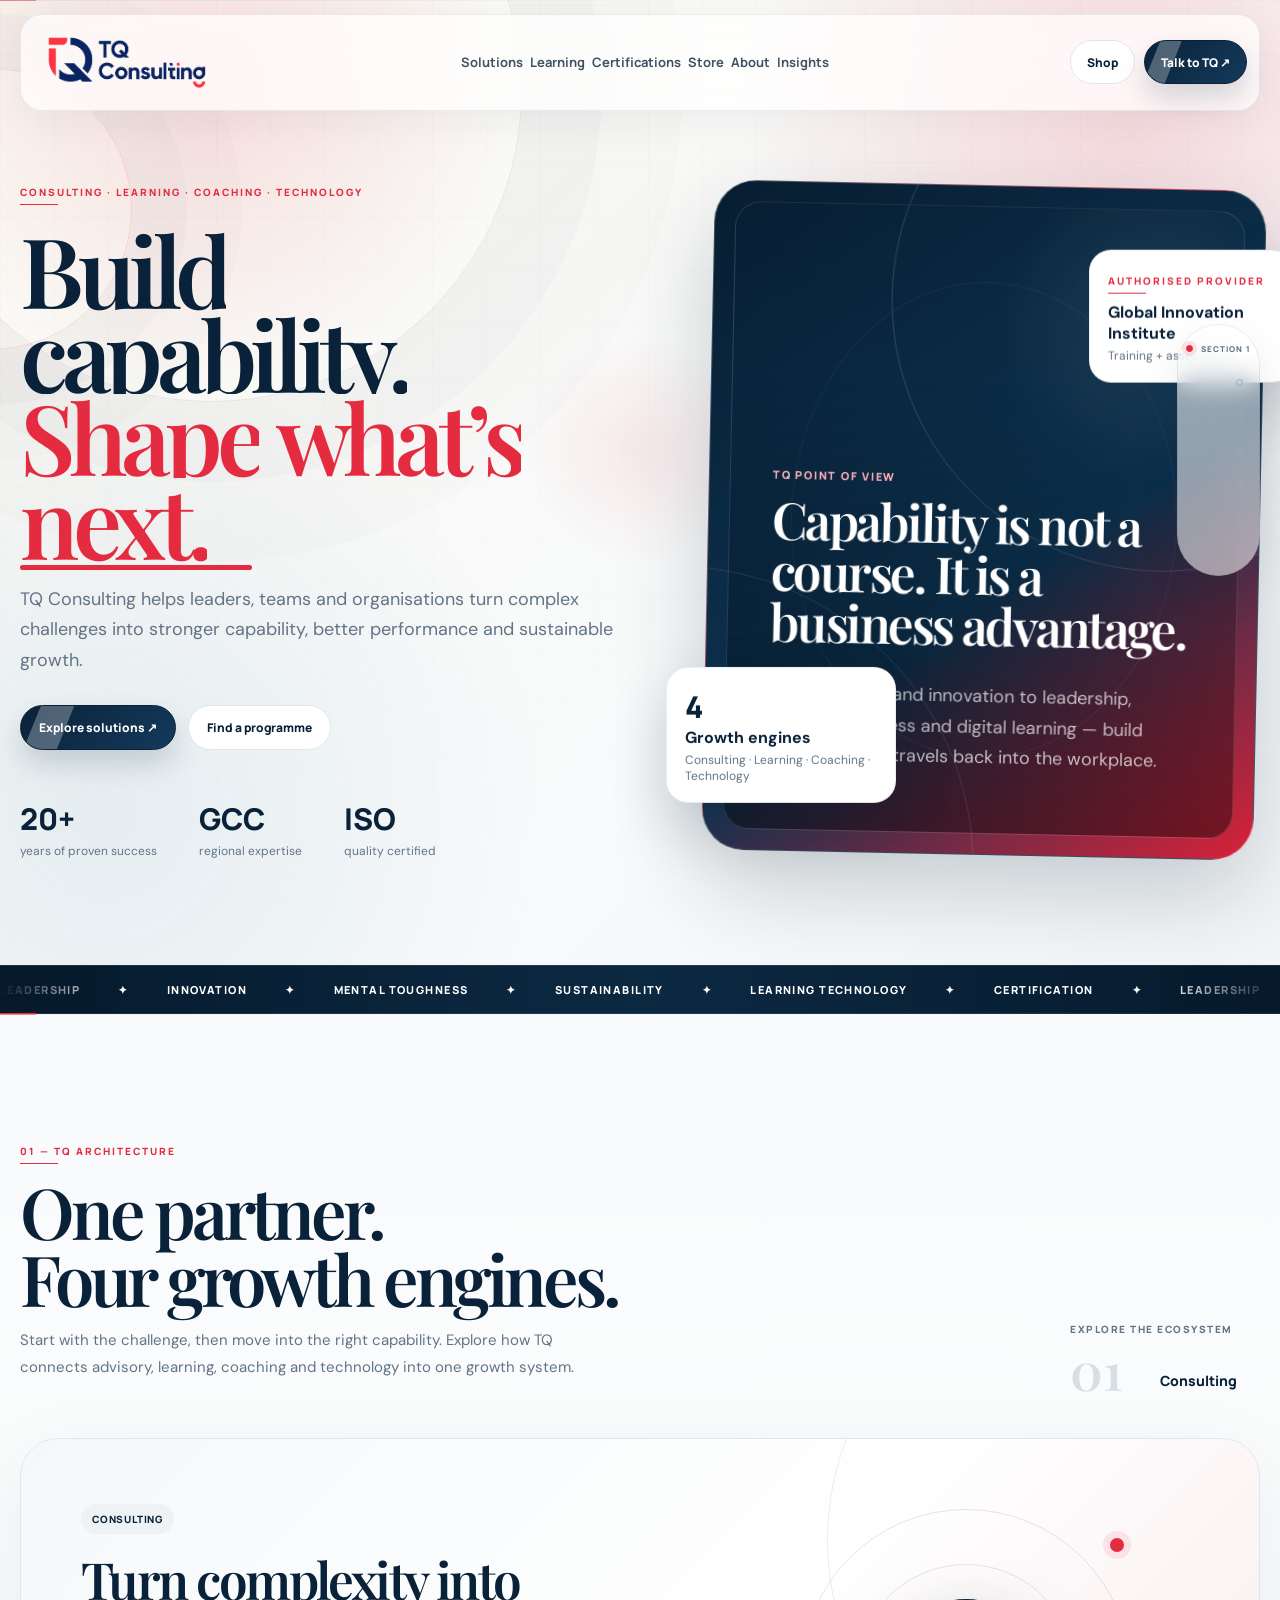
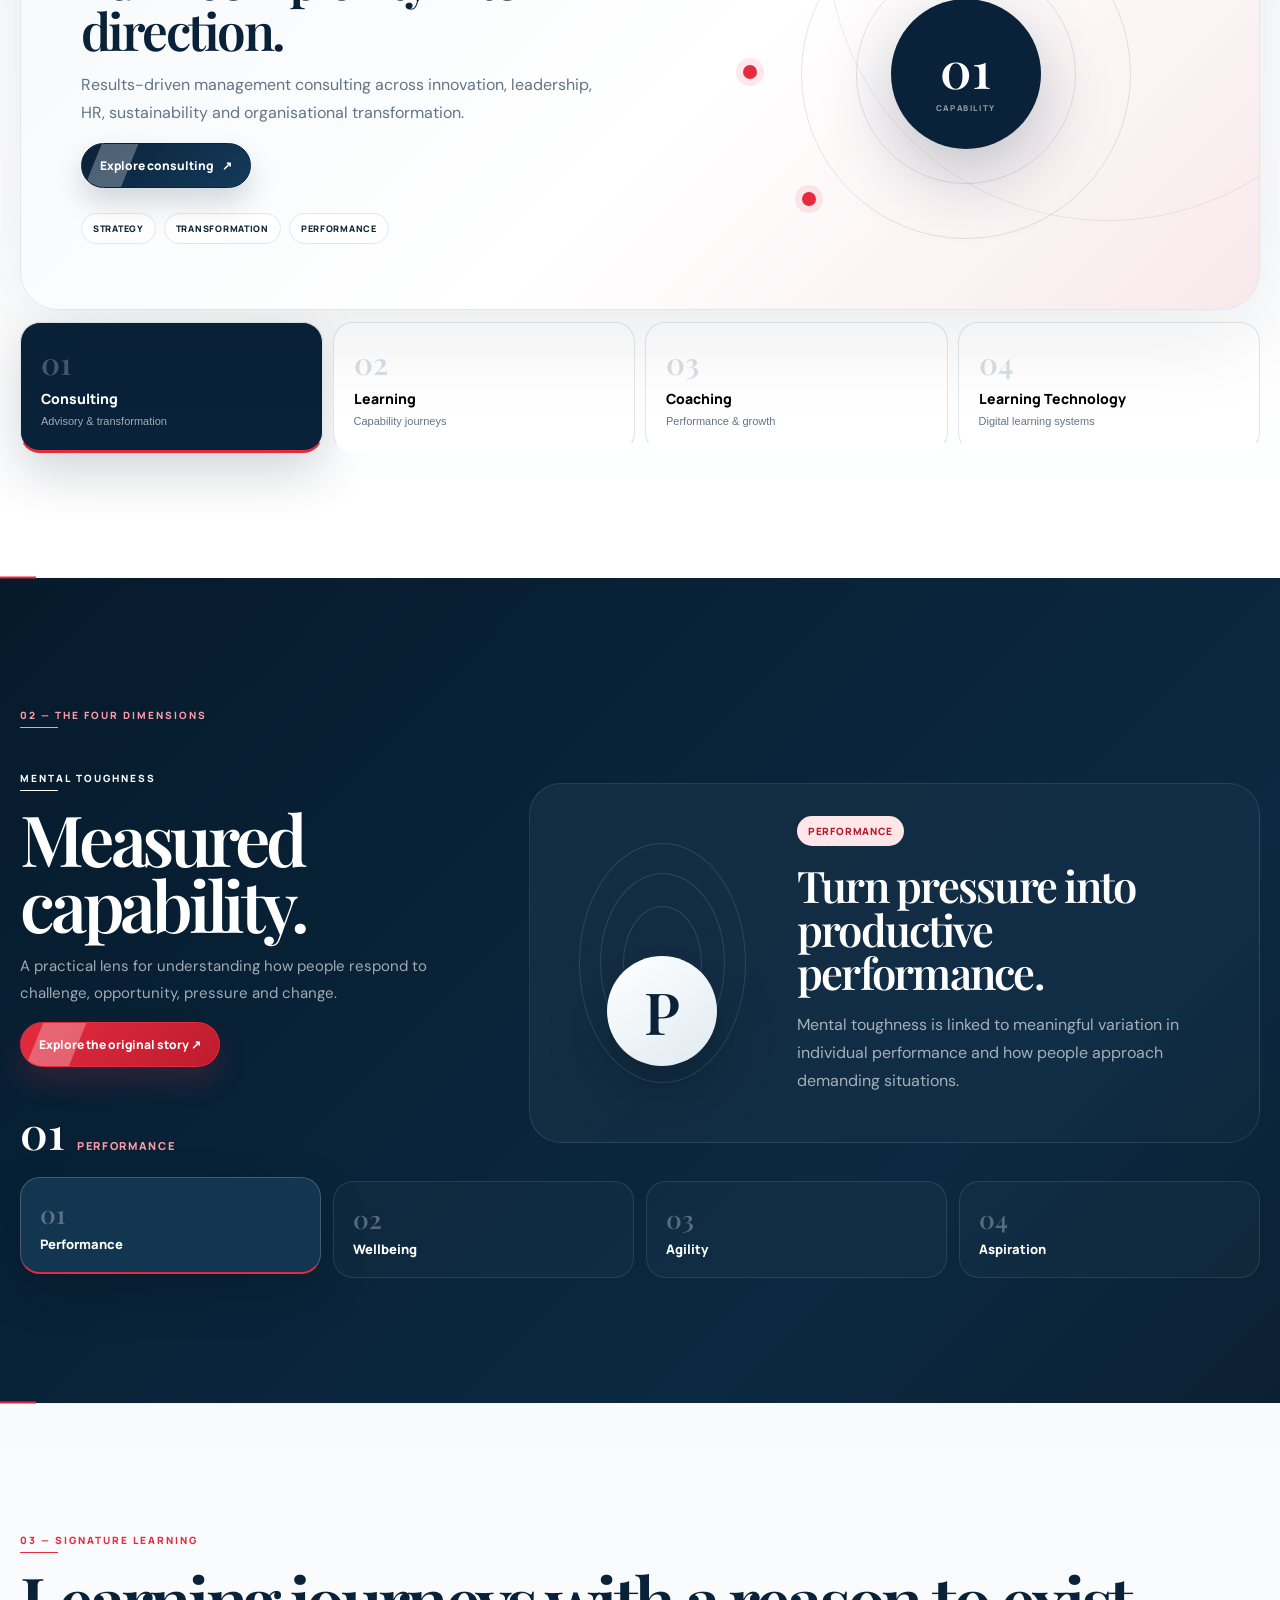
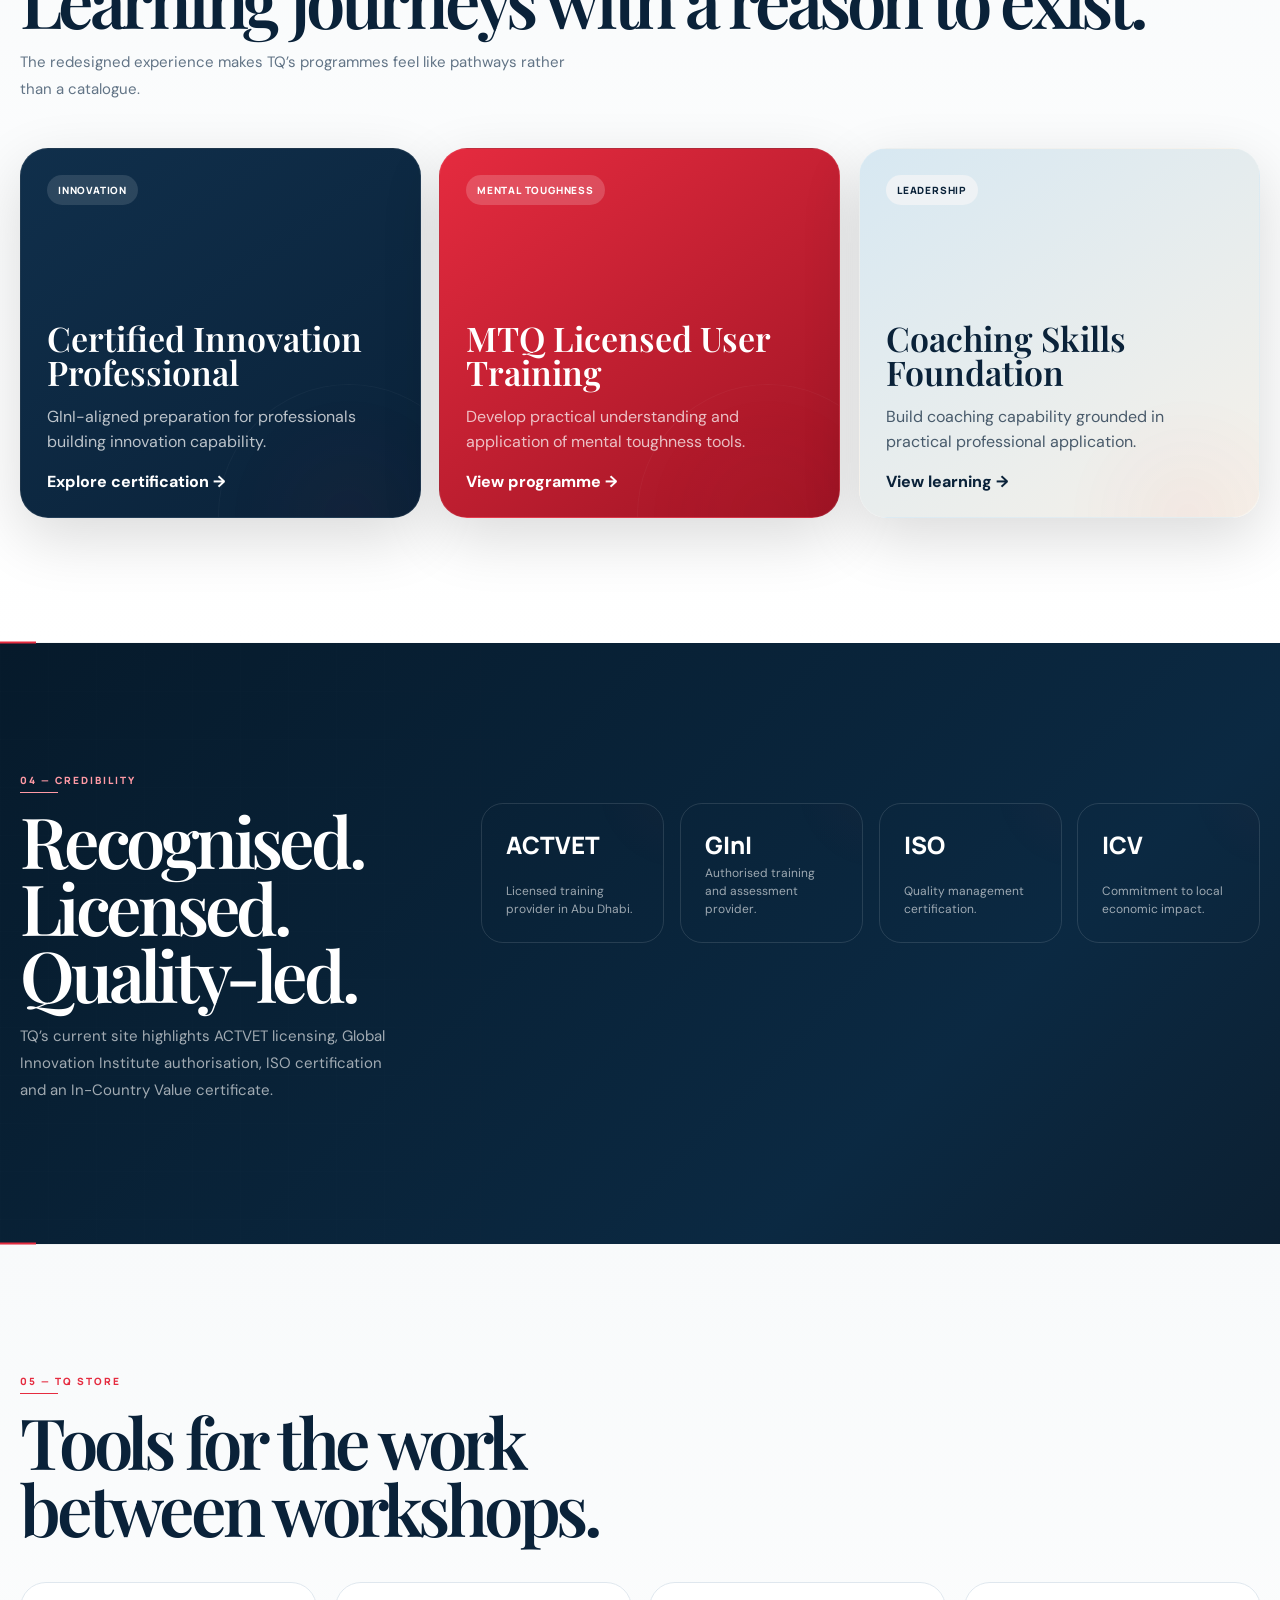
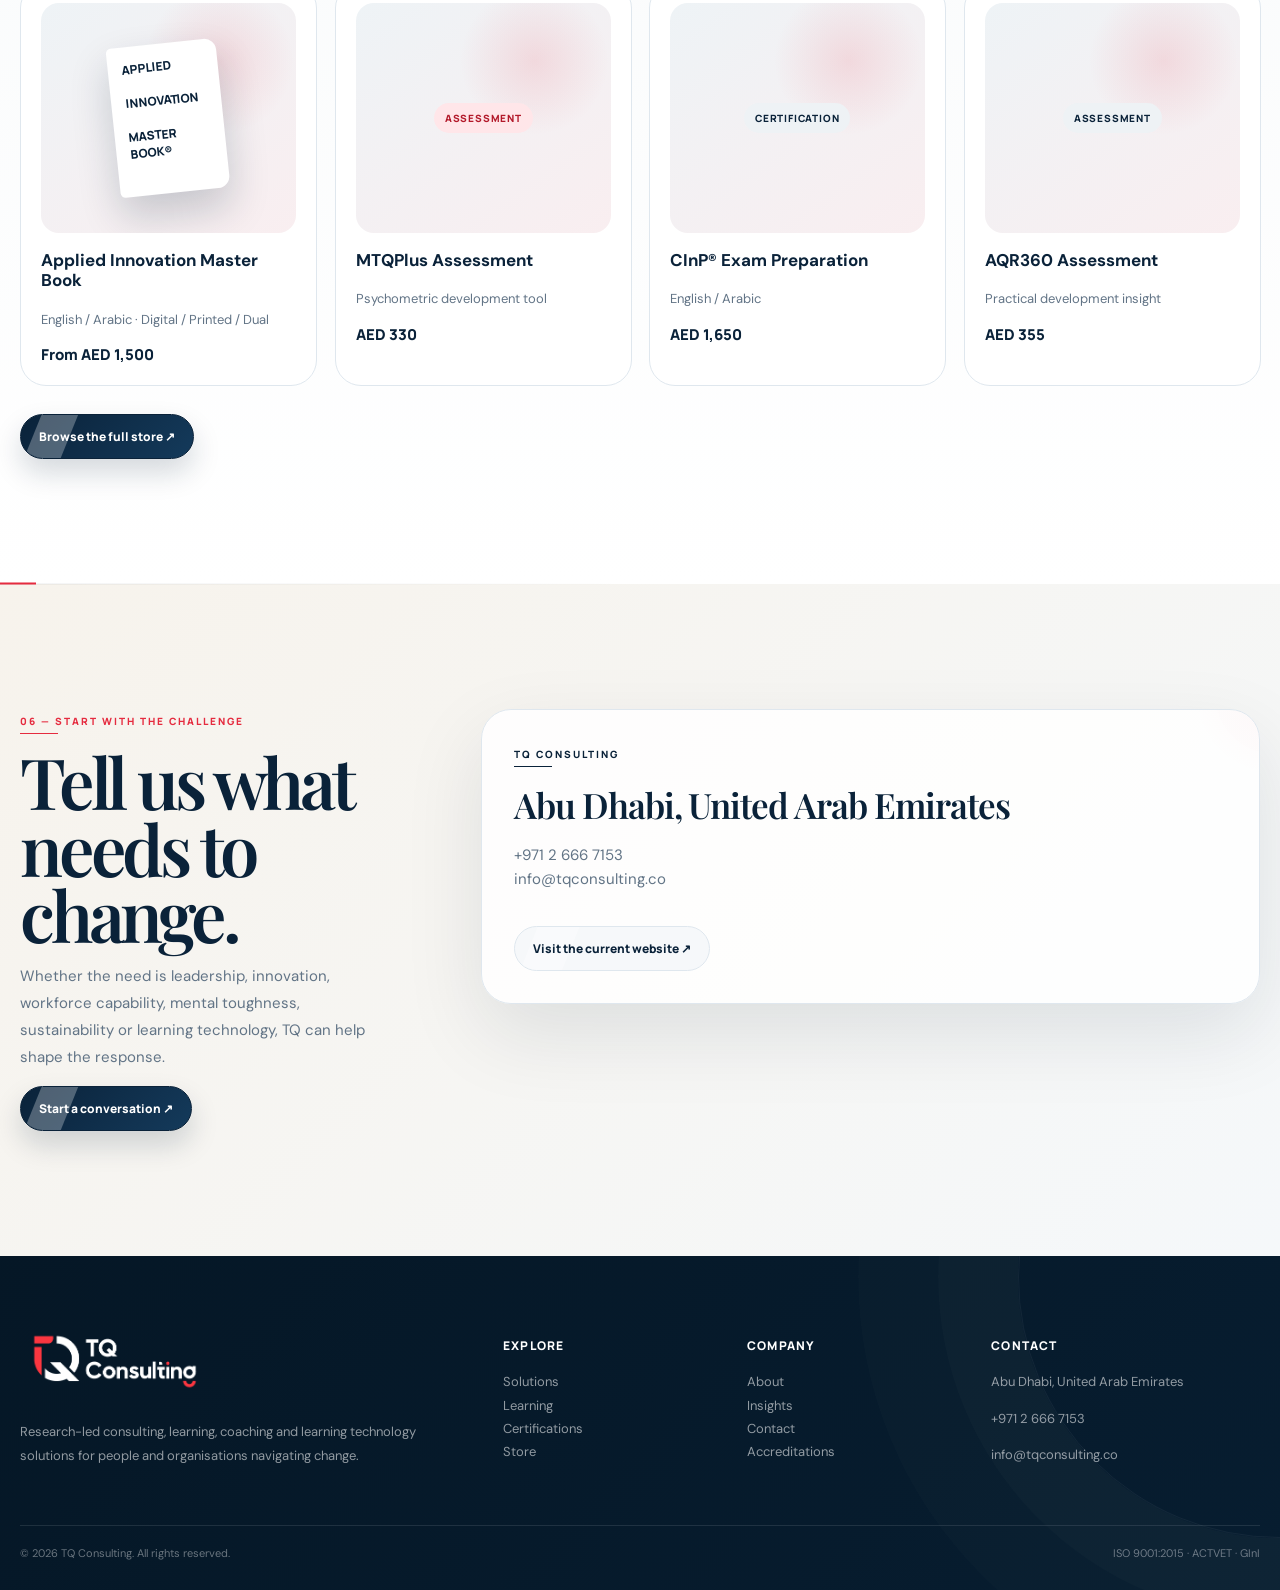
==== commit 67cd0e2d: "Add files via upload" ====
--- a/index.html
+++ b/index.html
@@ -1,6 +1,6 @@
 <!doctype html><html lang="en"><head><meta charset="utf-8"><meta name="viewport" content="width=device-width,initial-scale=1"><title>Build capability. Shape what’s next. | TQ Consulting</title><meta name="description" content="TQ Consulting — consulting, learning, coaching, certification and learning technology solutions."><link rel="stylesheet" href="assets/style.css"></head><body><header class="nav"><div class="wrap navin"><a class="brand" href="index.html"><img class="brandLogo brandLogoFull" src="assets/tq-logo.png" alt="TQ Consulting"></a><nav class="links"><a href="solutions.html">Solutions</a><a href="learning.html">Learning</a><a href="certifications.html">Certifications</a><a href="store.html">Store</a><a href="about.html">About</a><a href="insights.html">Insights</a></nav><div class="actions"><a class="btn ghost" href="store.html">Shop</a><a class="btn primary" href="contact.html">Talk to TQ ↗</a><button id="mobileMenu" class="btn ghost mobile">Menu</button></div></div></header><div class="menuPanel"><a href="solutions.html">Solutions</a><a href="learning.html">Learning</a><a href="certifications.html">Certifications</a><a href="store.html">Store</a><a href="about.html">About</a><a href="insights.html">Insights</a><a href="contact.html">Contact</a></div><main><section class="hero"><div class="grid"></div><div class="wrap hero-grid"><div><div class="eyebrow" style="color:var(--red)">Consulting · Learning · Coaching · Technology</div><h1>Build capability.<br><em>Shape what’s next.</em></h1><p>TQ Consulting helps leaders, teams and organisations turn complex challenges into stronger capability, better performance and sustainable growth.</p><div class="heroBtns"><a class="btn primary" href="solutions.html">Explore solutions ↗</a><a class="btn ghost" href="learning.html">Find a programme</a></div><div class="stats"><div class="stat"><b>20+</b><span>years of proven success</span></div><div class="stat"><b>GCC</b><span>regional expertise</span></div><div class="stat"><b>ISO</b><span>quality certified</span></div></div></div><div class="visual"><div class="visual-main" data-parallax="0.045"><div class="visual-inner"><div class="visual-label">TQ point of view</div><h2>Capability is not a course. It is a business advantage.</h2><p style="color:rgba(255,255,255,.7);max-width:470px">From strategy and innovation to leadership, mental toughness and digital learning — build capability that travels back into the workplace.</p></div></div><div class="floating float1" data-parallax="0.025"><div class="floatnum">4</div><b>Growth engines</b><div style="color:var(--muted);font-size:12px;margin-top:4px">Consulting · Learning · Coaching · Technology</div></div><div class="floating float2" data-parallax="0.035"><div class="eyebrow" style="color:var(--red)">Authorised provider</div><b style="display:block;margin-top:8px">Global Innovation Institute</b><div style="color:var(--muted);font-size:12px;margin-top:4px">Training + assessment</div></div></div></div></section><div class="marquee"><div class="track"><span>LEADERSHIP</span><span>✦</span><span>INNOVATION</span><span>✦</span><span>MENTAL TOUGHNESS</span><span>✦</span><span>SUSTAINABILITY</span><span>✦</span><span>LEARNING TECHNOLOGY</span><span>✦</span><span>CERTIFICATION</span><span>✦</span><span>LEADERSHIP</span><span>✦</span><span>INNOVATION</span><span>✦</span><span>MENTAL TOUGHNESS</span><span>✦</span><span>SUSTAINABILITY</span><span>✦</span></div></div>
-<section><div class="wrap split"><div class="reveal"><div class="eyebrow" style="color:var(--red)">01 — TQ architecture</div><h2 class="h2">One partner.<br>Four growth engines.</h2><p class="lead">The existing TQ offer becomes easier to understand and easier to buy: start with the challenge, then move into the right service, learning journey or tool.</p></div><div class="cards"><article class="card reveal"><div class="num">01</div><h3>Consulting</h3><p>Results-driven management consulting across innovation, leadership, HR, sustainability and organisational transformation.</p><a class="btn ghost" href="solutions.html">Explore consulting →</a></article><article class="card reveal"><div class="num">02</div><h3>Learning</h3><p>Research-based learning experiences for leaders and workforces, delivered through workshops, public courses and tailored programmes.</p><a class="btn ghost" href="learning.html">Explore learning →</a></article><article class="card reveal"><div class="num">03</div><h3>Coaching</h3><p>Professional coaching grounded in best practice, designed to strengthen performance, self-awareness and career growth.</p><a class="btn ghost" href="solutions.html#coaching">Explore coaching →</a></article><article class="card reveal"><div class="num">04</div><h3>Learning Technology</h3><p>LMS, e-learning, mobile learning, VR/AR, simulations, gamification and emerging digital learning experiences.</p><a class="btn ghost" href="solutions.html#technology">Explore technology →</a></article></div></div></section>
-<section class="dark"><div class="wrap"><div class="eyebrow" style="color:#ff9aa5">02 — What the old site says matters</div><div class="split" style="margin-top:25px"><div><h2 class="h2">Mental toughness.<br>Measured capability.</h2><p class="lead">TQ positions Mental Toughness as a practical lens for understanding people and organisational development — with implications for performance, wellbeing, agility and aspiration.</p><a class="btn red" href="https://www.tqconsulting.co/" target="_blank">See TQ’s original story ↗</a></div><div class="cards"><div class="card" style="background:#102f4b;border-color:#29465d;color:#fff"><span class="pill redpill">Performance</span><h3>Performance</h3><p class="muted">Mental toughness is linked to meaningful variation in individual performance.</p></div><div class="card" style="background:#102f4b;border-color:#29465d;color:#fff"><span class="pill redpill">Wellbeing</span><h3>Wellbeing</h3><p class="muted">A stronger mindset can support contentment and better stress management.</p></div><div class="card" style="background:#102f4b;border-color:#29465d;color:#fff"><span class="pill redpill">Agility</span><h3>Agility</h3><p class="muted">Build more positive responses to change and uncertainty.</p></div><div class="card" style="background:#102f4b;border-color:#29465d;color:#fff"><span class="pill redpill">Aspiration</span><h3>Aspiration</h3><p class="muted">Encourage ambition and greater readiness to manage risk.</p></div></div></div></div></section>
+<section class="architecture"><div class="wrap"><div class="arch-head"><div class="reveal"><div class="eyebrow" style="color:var(--red)">01 — TQ architecture</div><h2 class="h2">One partner.<br>Four growth engines.</h2><p class="lead">Start with the challenge, then move into the right capability. Explore how TQ connects advisory, learning, coaching and technology into one growth system.</p></div><div class="arch-intro reveal"><span class="arch-kicker">Explore the ecosystem</span><strong id="archCount">01</strong><span id="archType">Consulting</span></div></div><div class="capability-stage reveal"><div class="cap-copy"><span class="pill" id="capPill">Consulting</span><h3 id="capTitle">Turn complexity into direction.</h3><p id="capText">Results-driven management consulting across innovation, leadership, HR, sustainability and organisational transformation.</p><a id="capLink" class="btn primary" href="solutions.html">Explore consulting <span>↗</span></a><div class="cap-meta"><span id="capMeta1">Strategy</span><span id="capMeta2">Transformation</span><span id="capMeta3">Performance</span></div></div><div class="cap-orbit"><div class="orbit-ring ring-a"></div><div class="orbit-ring ring-b"></div><div class="orbit-core"><span id="capIndex">01</span><small>CAPABILITY</small></div><div class="orbit-node n1"></div><div class="orbit-node n2"></div><div class="orbit-node n3"></div></div></div><div class="cap-tabs" role="tablist" aria-label="TQ growth engines"><button class="cap-tab active" type="button" role="tab" aria-selected="true" data-cap="0"><span>01</span><b>Consulting</b><small>Advisory & transformation</small></button><button class="cap-tab" type="button" role="tab" aria-selected="false" data-cap="1"><span>02</span><b>Learning</b><small>Capability journeys</small></button><button class="cap-tab" type="button" role="tab" aria-selected="false" data-cap="2"><span>03</span><b>Coaching</b><small>Performance & growth</small></button><button class="cap-tab" type="button" role="tab" aria-selected="false" data-cap="3"><span>04</span><b>Learning Technology</b><small>Digital learning systems</small></button></div></div></section>
+<section class="dark mental"><div class="wrap"><div class="eyebrow" style="color:#ff9aa5">02 — The four dimensions</div><div class="mental-grid"><div class="mental-copy"><div class="reveal"><span class="eyebrow">Mental Toughness</span><h2 class="h2">Measured<br>capability.</h2><p class="lead">A practical lens for understanding how people respond to challenge, opportunity, pressure and change.</p><a class="btn red" href="https://www.tqconsulting.co/" target="_blank">Explore the original story ↗</a></div><div class="mental-index"><span id="mentalIndex">01</span><span id="mentalWord">Performance</span></div></div><div class="mental-panel reveal"><div class="mental-visual"><div class="mental-rings"><i></i><i></i><i></i></div><div class="mental-center"><span id="mentalLetter">P</span></div></div><div class="mental-detail"><span class="pill redpill" id="mentalPill">Performance</span><h3 id="mentalTitle">Turn pressure into productive performance.</h3><p id="mentalText">Mental toughness is linked to meaningful variation in individual performance and how people approach demanding situations.</p></div></div></div><div class="mental-tabs" role="tablist" aria-label="Mental Toughness dimensions"><button class="mental-tab active" type="button" data-mental="0"><span>01</span><b>Performance</b></button><button class="mental-tab" type="button" data-mental="1"><span>02</span><b>Wellbeing</b></button><button class="mental-tab" type="button" data-mental="2"><span>03</span><b>Agility</b></button><button class="mental-tab" type="button" data-mental="3"><span>04</span><b>Aspiration</b></button></div></div></section>
 <section><div class="wrap"><div class="eyebrow" style="color:var(--red)">03 — Signature learning</div><h2 class="h2">Learning journeys with a reason to exist.</h2><p class="lead">The redesigned experience makes TQ’s programmes feel like pathways rather than a catalogue.</p><div class="programs"><article class="program reveal"><div class="pill" style="background:rgba(255,255,255,.12);color:#fff">Innovation</div><div class="bottom"><h3>Certified Innovation Professional</h3><p>GInI-aligned preparation for professionals building innovation capability.</p><a href="certifications.html" style="font-weight:800">Explore certification →</a></div></article><article class="program reveal"><div class="pill" style="background:rgba(255,255,255,.18);color:#fff">Mental Toughness</div><div class="bottom"><h3>MTQ Licensed User Training</h3><p>Develop practical understanding and application of mental toughness tools.</p><a href="store.html" style="font-weight:800">View programme →</a></div></article><article class="program reveal"><div class="pill">Leadership</div><div class="bottom"><h3>Coaching Skills Foundation</h3><p>Build coaching capability grounded in practical professional application.</p><a href="learning.html" style="font-weight:800">View learning →</a></div></article></div></div></section>
 <section class="dark"><div class="wrap"><div class="split"><div><div class="eyebrow" style="color:#ff9aa5">04 — Credibility</div><h2 class="h2">Recognised.<br>Licensed.<br>Quality-led.</h2><p class="lead">TQ’s current site highlights ACTVET licensing, Global Innovation Institute authorisation, ISO certification and an In-Country Value certificate.</p></div><div class="accred"><div class="logoBox reveal"><b>ACTVET</b><span>Licensed training provider in Abu Dhabi.</span></div><div class="logoBox reveal"><b>GInI</b><span>Authorised training and assessment provider.</span></div><div class="logoBox reveal"><b>ISO</b><span>Quality management certification.</span></div><div class="logoBox reveal"><b>ICV</b><span>Commitment to local economic impact.</span></div></div></div></div></section>
 <section><div class="wrap"><div class="eyebrow" style="color:var(--red)">05 — TQ store</div><h2 class="h2">Tools for the work<br>between workshops.</h2><div class="productgrid"><article class="product reveal"><div class="productvisual"><div class="book">APPLIED<br><br>INNOVATION<br><br>MASTER BOOK®</div></div><h3>Applied Innovation Master Book</h3><p class="lead" style="font-size:13px">English / Arabic · Digital / Printed / Dual</p><div class="price">From AED 1,500</div></article><article class="product reveal"><div class="productvisual"><span class="pill redpill">Assessment</span></div><h3>MTQPlus Assessment</h3><p class="lead" style="font-size:13px">Psychometric development tool</p><div class="price">AED 330</div></article><article class="product reveal"><div class="productvisual"><span class="pill">Certification</span></div><h3>CInP® Exam Preparation</h3><p class="lead" style="font-size:13px">English / Arabic</p><div class="price">AED 1,650</div></article><article class="product reveal"><div class="productvisual"><span class="pill">Assessment</span></div><h3>AQR360 Assessment</h3><p class="lead" style="font-size:13px">Practical development insight</p><div class="price">AED 355</div></article></div><div style="margin-top:28px"><a class="btn primary" href="store.html">Browse the full store ↗</a></div></div></section>
--- a/assets/style.css
+++ b/assets/style.css
@@ -351,3 +351,17 @@
 .section-rail{position:fixed;right:20px;top:50%;transform:translateY(-50%);z-index:70;display:grid;gap:12px;padding:12px 8px;border:1px solid rgba(7,28,47,.08);border-radius:999px;background:rgba(255,255,255,.55);backdrop-filter:blur(14px);box-shadow:0 16px 45px rgba(7,28,47,.08)}
 .section-rail a{display:flex;align-items:center;gap:8px;justify-content:flex-end;min-height:22px;color:var(--muted);font:800 8px 'Manrope';text-transform:uppercase;letter-spacing:.12em}.section-rail .rail-label{max-width:0;overflow:hidden;white-space:nowrap;opacity:0;transition:max-width .35s var(--ease),opacity .25s}.section-rail:hover .rail-label,.section-rail a.active .rail-label{max-width:90px;opacity:1}.rail-dot{width:7px;height:7px;border:1px solid #9aabb8;border-radius:50%;display:block;transition:.25s}.section-rail a.active .rail-dot{background:var(--red);border-color:var(--red);box-shadow:0 0 0 4px rgba(229,43,63,.12)}
 @media(max-width:1100px){.section-rail{display:none}}
+
+/* V8 — premium interaction layer */
+:root{--ease:cubic-bezier(.16,1,.3,1)}
+.nav{transition:transform .45s var(--ease),background .35s ease,box-shadow .35s ease,padding .35s ease}.nav.nav-hidden{transform:translateY(-110%)}
+.nav.scrolled{padding:10px 0}.brandLogoFull{width:170px;height:auto;display:block}.links a{position:relative;padding:10px 0}.links a:after{content:"";position:absolute;left:0;right:100%;bottom:2px;height:2px;background:var(--red);transition:right .35s var(--ease)}.links a:hover:after,.links a.active:after{right:0}.actions .btn{position:relative;overflow:hidden}.actions .btn:before,.heroBtns .btn:before{content:"";position:absolute;inset:0;background:linear-gradient(110deg,transparent 20%,rgba(255,255,255,.28) 48%,transparent 72%);transform:translateX(-120%);transition:transform .7s var(--ease)}.actions .btn:hover:before,.heroBtns .btn:hover:before{transform:translateX(120%)}
+.hero{isolation:isolate}.hero:before{content:"";position:absolute;width:620px;height:620px;border-radius:50%;right:-220px;top:-220px;border:1px solid rgba(10,34,57,.08);box-shadow:0 0 0 80px rgba(10,34,57,.018),0 0 0 160px rgba(10,34,57,.012);animation:heroOrbit 22s linear infinite}.hero:after{content:"";position:absolute;width:280px;height:280px;border-radius:50%;left:-150px;bottom:-150px;border:1px solid rgba(229,43,63,.14);animation:heroFloat 10s ease-in-out infinite}.grid{animation:gridDrift 18s linear infinite}@keyframes gridDrift{to{background-position:44px 44px}}@keyframes heroOrbit{to{transform:rotate(360deg)}}@keyframes heroFloat{50%{transform:translate(25px,-20px)}}
+.visual-main{will-change:transform}.visual-main .visual-inner:before{content:"";position:absolute;inset:12%;border:1px solid rgba(255,255,255,.05);border-radius:50%;animation:spinSlow 20s linear infinite}@keyframes spinSlow{to{transform:rotate(360deg)}}
+.floating{animation:floatCard 6s ease-in-out infinite}.float2{animation-delay:-2.5s}@keyframes floatCard{50%{transform:translateY(-10px)}}
+.arch-head{display:grid;grid-template-columns:1fr auto;gap:40px;align-items:end;margin-bottom:42px}.arch-intro{display:grid;grid-template-columns:auto auto;column-gap:14px;align-items:end;min-width:190px}.arch-kicker{grid-column:1/-1;font:800 10px 'Manrope';letter-spacing:.15em;text-transform:uppercase;color:var(--muted);margin-bottom:8px}.arch-intro strong{font:600 52px/1 'Playfair Display';color:#d7dfe6}.arch-intro span:last-child{font:800 14px 'Manrope';padding-bottom:6px}.capability-stage{min-height:470px;border-radius:38px;background:linear-gradient(135deg,#f5f8fa,#fff 55%,#f8e9eb);border:1px solid var(--line);display:grid;grid-template-columns:1fr .9fr;align-items:center;overflow:hidden;position:relative;box-shadow:0 30px 90px rgba(7,28,47,.08)}.capability-stage:before{content:"";position:absolute;width:560px;height:560px;border:1px solid rgba(10,34,57,.08);border-radius:50%;right:-130px;top:-180px}.cap-copy{position:relative;z-index:2;padding:58px 60px}.cap-copy h3{font:600 clamp(38px,4vw,60px)/.98 'Playfair Display';letter-spacing:-.05em;max-width:620px;margin:20px 0 14px}.cap-copy p{font-size:16px;line-height:1.75;color:var(--muted);max-width:570px}.cap-meta{display:flex;flex-wrap:wrap;gap:8px;margin-top:25px}.cap-meta span{border:1px solid var(--line);background:#fff;padding:8px 11px;border-radius:999px;font:800 9px 'Manrope';letter-spacing:.08em;text-transform:uppercase}.cap-orbit{height:100%;min-height:470px;position:relative;display:grid;place-items:center}.orbit-ring{position:absolute;border:1px solid rgba(10,34,57,.11);border-radius:50%;animation:orbitSpin 18s linear infinite}.ring-a{width:330px;height:330px}.ring-b{width:220px;height:220px;animation-direction:reverse;animation-duration:13s}.orbit-core{width:150px;height:150px;border-radius:50%;background:var(--ink);color:#fff;display:grid;place-items:center;align-content:center;box-shadow:0 25px 70px rgba(10,34,57,.25);position:relative;z-index:2}.orbit-core span{font:600 50px 'Playfair Display'}.orbit-core small{font:800 8px 'Manrope';letter-spacing:.2em;color:rgba(255,255,255,.55)}.orbit-node{position:absolute;width:14px;height:14px;border-radius:50%;background:var(--red);box-shadow:0 0 0 7px rgba(229,43,63,.1)}.n1{top:21%;right:23%}.n2{bottom:22%;left:22%}.n3{top:48%;left:12%}@keyframes orbitSpin{to{transform:rotate(360deg)}}.cap-tabs{display:grid;grid-template-columns:repeat(4,1fr);gap:10px;margin-top:12px}.cap-tab{appearance:none;text-align:left;border:1px solid var(--line);background:#fff;border-radius:20px;padding:20px;min-height:115px;cursor:pointer;transition:transform .45s var(--ease),background .35s ease,color .35s ease,box-shadow .45s ease;border-bottom:3px solid transparent}.cap-tab span{display:block;font:600 30px 'Playfair Display';color:#d6dfe6}.cap-tab b{display:block;font:800 14px 'Manrope';margin-top:6px}.cap-tab small{display:block;color:var(--muted);margin-top:6px;font-size:11px;line-height:1.4}.cap-tab:hover{transform:translateY(-5px);box-shadow:0 18px 45px rgba(7,28,47,.08)}.cap-tab.active{background:var(--ink);color:#fff;border-bottom-color:var(--red);box-shadow:0 20px 50px rgba(7,28,47,.18)}.cap-tab.active span{color:rgba(255,255,255,.25)}.cap-tab.active small{color:rgba(255,255,255,.62)}
+.mental-grid{display:grid;grid-template-columns:.75fr 1.25fr;gap:70px;align-items:center;margin-top:38px}.mental-panel{display:grid;grid-template-columns:.65fr 1.35fr;gap:30px;align-items:center;border:1px solid rgba(255,255,255,.1);border-radius:32px;padding:28px;background:linear-gradient(135deg,rgba(255,255,255,.05),rgba(255,255,255,.015));min-height:360px}.mental-visual{height:300px;position:relative;display:grid;place-items:center}.mental-rings i{position:absolute;inset:10%;border:1px solid rgba(255,255,255,.12);border-radius:50%;animation:mentalSpin 16s linear infinite}.mental-rings i:nth-child(2){inset:20%;animation-direction:reverse;animation-duration:11s}.mental-rings i:nth-child(3){inset:31%;animation-duration:8s}.mental-center{width:110px;height:110px;border-radius:50%;background:linear-gradient(145deg,#fff,#dfeaf1);color:var(--ink);display:grid;place-items:center;box-shadow:0 25px 60px rgba(0,0,0,.25);position:relative;z-index:2}.mental-center span{font:600 58px 'Playfair Display'}@keyframes mentalSpin{to{transform:rotate(360deg)}}.mental-detail h3{font:600 clamp(32px,3.4vw,50px)/1 'Playfair Display';letter-spacing:-.04em;margin:18px 0 12px}.mental-detail p{color:rgba(255,255,255,.62);line-height:1.75;max-width:500px}.mental-index{display:flex;align-items:baseline;gap:12px;margin-top:35px}.mental-index span:first-child{font:600 44px 'Playfair Display';color:#fff}.mental-index span:last-child{font:800 11px 'Manrope';letter-spacing:.15em;text-transform:uppercase;color:#ff9aa5}.mental-tabs{display:grid;grid-template-columns:repeat(4,1fr);gap:12px;margin-top:20px}.mental-tab{border:1px solid rgba(255,255,255,.1);background:rgba(255,255,255,.025);color:#fff;border-radius:20px;padding:19px;text-align:left;cursor:pointer;transition:.4s var(--ease);min-height:86px}.mental-tab span{font:600 25px 'Playfair Display';color:rgba(255,255,255,.3)}.mental-tab b{display:block;margin-top:5px;font:800 13px 'Manrope'}.mental-tab:hover,.mental-tab.active{background:#123550;transform:translateY(-4px);border-color:rgba(255,255,255,.2)}.mental-tab.active{box-shadow:0 18px 50px rgba(0,0,0,.16);border-bottom:2px solid var(--red)}
+.program,.product,.article,.logoBox{will-change:transform}.program .bottom a{display:inline-flex;transition:transform .3s var(--ease)}.program:hover .bottom a{transform:translateX(5px)}.product h3{font-size:17px;line-height:1.2}.product{cursor:pointer}.product:after{content:"View product →";position:absolute;right:18px;bottom:18px;font:800 9px 'Manrope';letter-spacing:.06em;color:var(--red);opacity:0;transform:translateY(5px);transition:.35s var(--ease)}.product:hover:after{opacity:1;transform:none}.article:hover{transform:translateY(-7px)}
+@media(max-width:1000px){.arch-head{grid-template-columns:1fr}.arch-intro{justify-self:start}.capability-stage{grid-template-columns:1fr}.cap-orbit{min-height:350px}.cap-copy{padding:42px}.mental-grid{grid-template-columns:1fr;gap:35px}.mental-panel{grid-template-columns:1fr}.mental-visual{height:250px}.cap-tabs{grid-template-columns:1fr 1fr}.mental-tabs{grid-template-columns:1fr 1fr}}
+@media(max-width:650px){.brandLogoFull{width:124px}.hero:before{width:380px;height:380px}.arch-head{gap:20px}.arch-intro{min-width:0}.capability-stage{border-radius:28px}.cap-copy{padding:30px 24px}.cap-copy h3{font-size:40px}.cap-copy p{font-size:14px}.cap-orbit{min-height:280px}.ring-a{width:240px;height:240px}.ring-b{width:160px;height:160px}.orbit-core{width:105px;height:105px}.orbit-core span{font-size:38px}.cap-tabs,.mental-tabs{grid-template-columns:1fr}.cap-tab{min-height:auto;padding:17px}.mental-panel{padding:20px;border-radius:25px}.mental-detail h3{font-size:35px}.mental-index{margin-top:20px}.mental-visual{height:220px}.mental-rings i{inset:8%}.n1{right:15%}.n2{left:15%}.n3{left:8%}}
+@media(prefers-reduced-motion:reduce){.hero:before,.hero:after,.grid,.floating,.orbit-ring,.mental-rings i{animation:none!important}.cap-tab,.mental-tab{transition:none!important}}
